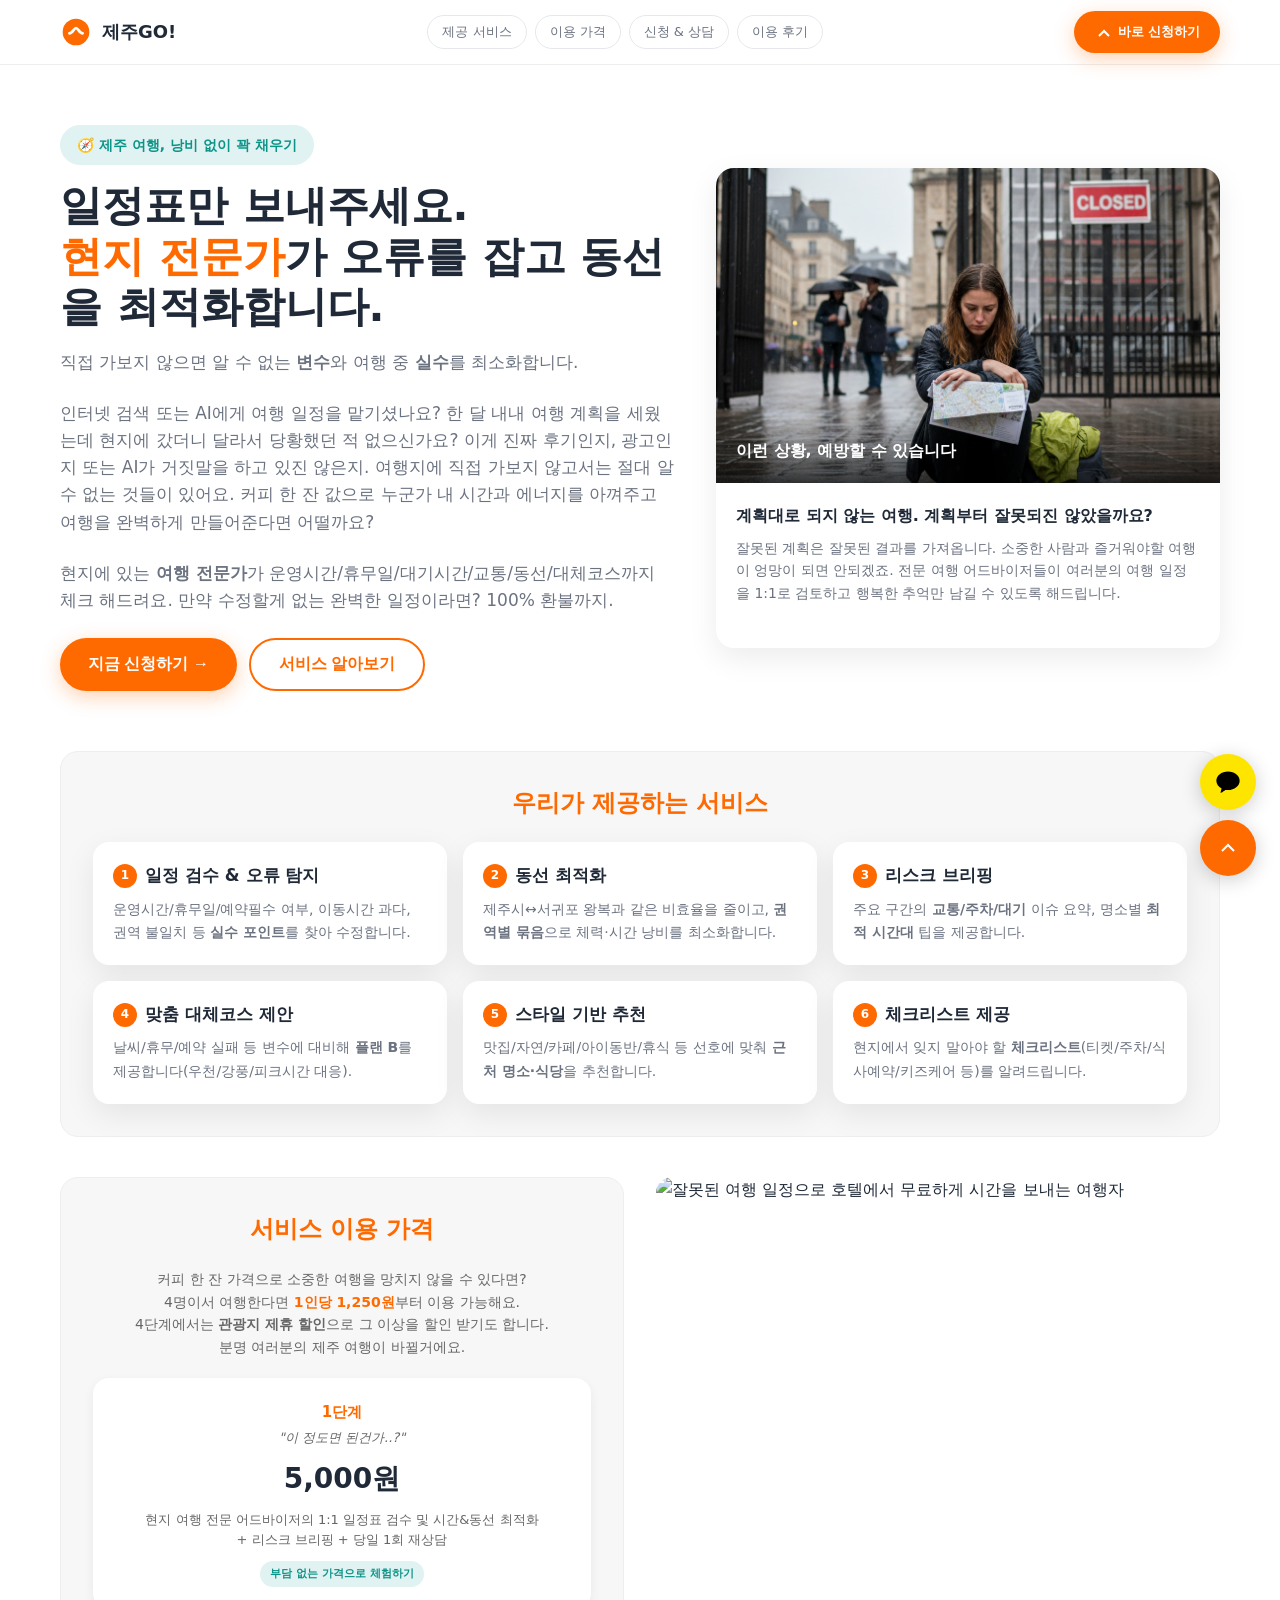
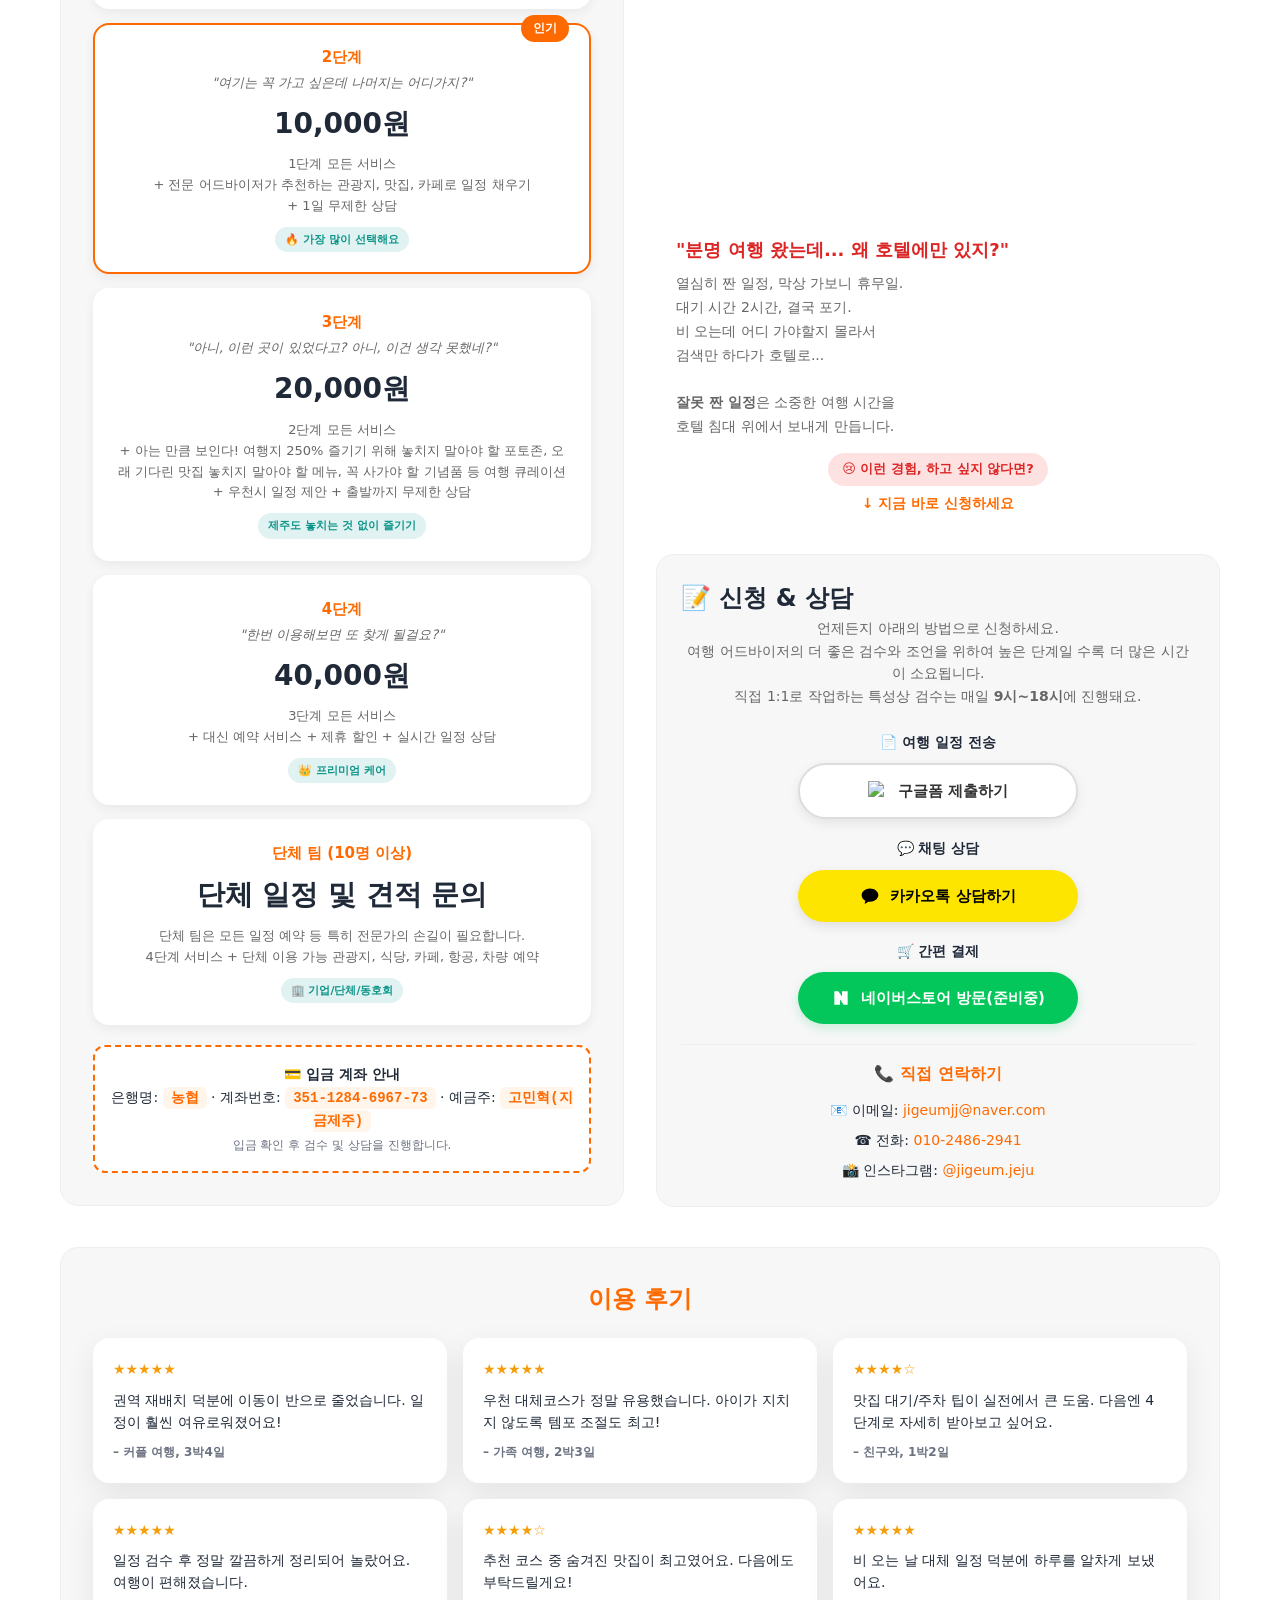
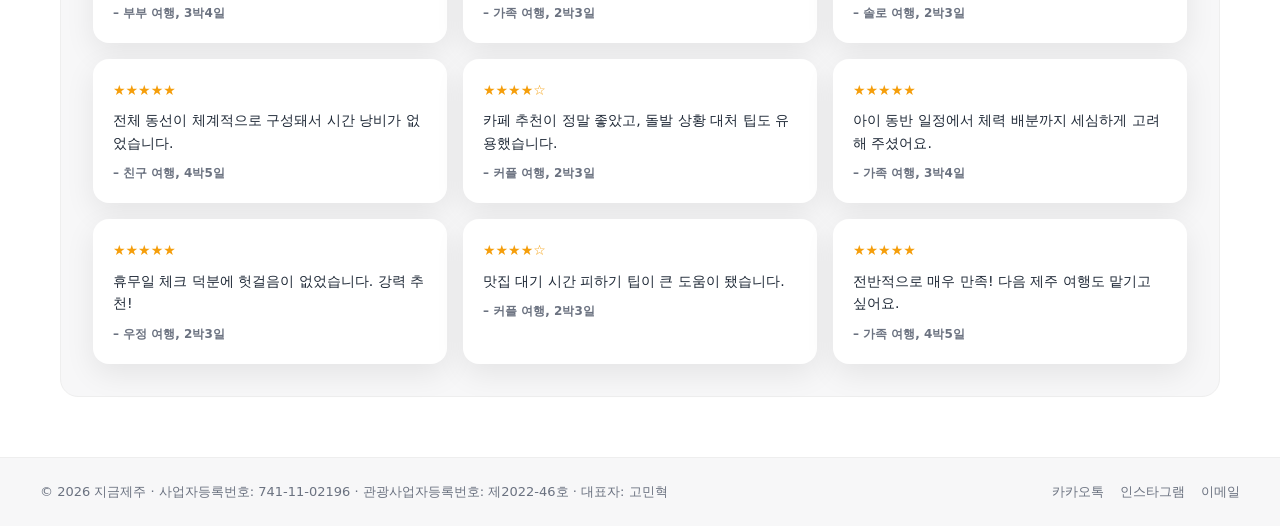
==== index.html @ d20ccccd "모바일 레이아웃 가시성 최적화 - 히어로 섹션: 긴 AI 설명 문단 모바일 숨김, 제목/텍스트 크기 축소, 패딩 감소 - 호텔 이미지 높이: 640px → 200px (모바일) -" ====
<!DOCTYPE html>
<html lang="ko">
<head>
  <meta charset="UTF-8" />
  <meta name="viewport" content="width=device-width, initial-scale=1" />
  <title>제주 일정 검수 & 맞춤 추천 | 제주GO!</title>
  <meta name="description" content="제주 일정표를 보내주시면 현지 여행 전문가가 오류를 확인하고 동선을 최적화합니다. " />
  
  <!-- Open Graph 메타태그 추가 -->
  <meta property="og:title" content="제주GO! - 제주 여행 일정 검수 & 맞춤 추천" />
  <meta property="og:description" content="현지 전문가가 여행 일정의 오류를 잡고 동선을 최적화합니다. 수정할 게 없으면 100% 환불!" />
  <meta property="og:type" content="website" />
  <meta property="og:image" content="./여행실패4.png" />
  
  <link href="https://fonts.googleapis.com/css2?family=Pretendard:wght@300;400;600;700;800&display=swap" rel="stylesheet">
  <style>
    :root{ 
      --brand:#ff6a00; 
      --brand-dark:#e55d00;
      --ink:#1f2937; 
      --muted:#6b7280; 
      --bg:#ffffff; 
      --bg-soft:#f7f7f8; 
      --card:#ffffff; 
      --radius:18px; 
      --shadow:0 10px 30px rgba(0,0,0,.08); 
      --kakao:#FEE500; 
      --naver:#03C75A; 
      --google:#FFFFFF; 
    }
    *{box-sizing:border-box;margin:0;padding:0}
    html{scroll-behavior:smooth}
    body{background:var(--bg);color:var(--ink);font-family:'Pretendard',system-ui,-apple-system,Segoe UI,Roboto,sans-serif;line-height:1.6}
    a{color:inherit;text-decoration:none;transition:all .2s}
    img{max-width:100%;display:block}
    .wrap{max-width:1200px;margin:0 auto;padding:0 20px}

    /* 헤더 */
    header{position:sticky;top:0;backdrop-filter:saturate(180%) blur(12px);background:rgba(255,255,255,.9);border-bottom:1px solid #eee;z-index:100}
    .nav{display:flex;align-items:center;justify-content:space-between;height:64px}
    .logo{display:flex;gap:10px;align-items:center;font-weight:700;font-size:18px}
    .nav-links{display:flex;gap:8px}
    .badge{font-size:13px;border:1px solid #e5e7eb;border-radius:999px;padding:6px 14px;color:var(--muted);transition:all .2s}
    .badge:hover{border-color:var(--brand);color:var(--brand)}
    .cta{display:inline-flex;align-items:center;gap:8px;background:var(--brand);color:#fff;border:none;border-radius:999px;padding:12px 20px;font-weight:700;cursor:pointer;box-shadow:0 6px 20px rgba(255,106,0,.3);transition:all .2s}
    .cta:hover{background:var(--brand-dark);transform:translateY(-2px);box-shadow:0 8px 25px rgba(255,106,0,.4)}
    .cta:focus{outline:3px solid rgba(255,106,0,.3);outline-offset:2px}

    /* 모바일 메뉴 */
    .mobile-menu-btn{display:none;background:none;border:none;cursor:pointer;padding:8px}
    .mobile-menu-btn span{display:block;width:24px;height:2px;background:var(--ink);margin:5px 0;transition:all .3s}
    
    @media(max-width:900px){
      .nav-links{display:none}
      .mobile-menu-btn{display:block}
      .nav-links.active{display:flex;position:absolute;top:64px;left:0;right:0;flex-direction:column;background:#fff;padding:20px;border-bottom:1px solid #eee;box-shadow:0 10px 30px rgba(0,0,0,.1)}
    }

    /* 히어로 */
    .hero{display:grid;grid-template-columns:1.1fr .9fr;gap:40px;align-items:center;padding:60px 0}
    .hero .title{font-size:42px;line-height:1.2;margin:0 0 16px;font-weight:800}
    .hero .lead{font-size:17px;color:var(--muted);margin:0 0 24px}
    .pill{display:inline-flex;align-items:center;gap:8px;border:1px solid #e0f2f1;border-radius:999px;padding:8px 16px;background:#e0f2f1;margin-bottom:16px;color:#0d9488;font-weight:600;font-size:14px}
    
    /* 환불 보장 배지 */
    .guarantee-badge{display:inline-flex;align-items:center;gap:8px;background:linear-gradient(135deg,#fef3c7,#fde68a);border:2px solid #f59e0b;border-radius:12px;padding:12px 18px;margin:20px 0;font-weight:700;color:#92400e}
    .guarantee-badge svg{flex-shrink:0}
    
    /* 히어로 CTA 버튼들 */
    .hero-ctas{display:flex;gap:12px;flex-wrap:wrap;margin-top:24px}
    .hero-ctas .cta{font-size:16px;padding:14px 28px}
    .hero-ctas .cta-secondary{background:#fff;color:var(--brand);border:2px solid var(--brand);box-shadow:none}
    .hero-ctas .cta-secondary:hover{background:var(--brand);color:#fff}

    .hero-card{background:var(--card);border-radius:var(--radius);box-shadow:var(--shadow);overflow:hidden}
    .hero-card .media{aspect-ratio:16/10;overflow:hidden;position:relative}
    .hero-card .media img{height:100%;width:100%;object-fit:cover}
    .hero-card .media::after{content:'이런 상황, 예방할 수 있습니다';position:absolute;bottom:0;left:0;right:0;background:linear-gradient(transparent,rgba(0,0,0,.7));color:#fff;padding:20px;font-weight:600}
    .hero-card .inner{padding:20px}
    .hero-card .inner strong{font-size:16px}
    .hero-card .inner p{margin-top:8px}

    /* 실적 배너 */
    .stats-banner{display:grid;grid-template-columns:repeat(4,1fr);gap:20px;padding:30px 0;border-top:1px solid #eee;border-bottom:1px solid #eee;margin:20px 0 40px}
    .stat{text-align:center}
    .stat .num{font-size:32px;font-weight:800;color:var(--brand)}
    .stat .label{font-size:14px;color:var(--muted);margin-top:4px}
    @media(max-width:600px){.stats-banner{grid-template-columns:repeat(2,1fr)}}

    /* 서비스 섹션 */
    .panel{background:var(--bg-soft);border:1px solid #eee;border-radius:var(--radius);padding:32px}
    #services .cards{display:grid;grid-template-columns:repeat(3,1fr);gap:16px}
    .svc{background:var(--card);border-radius:16px;box-shadow:var(--shadow);padding:20px;transition:transform .2s,box-shadow .2s}
    .svc:hover{transform:translateY(-4px);box-shadow:0 15px 40px rgba(0,0,0,.12)}
    .svc h3{margin:0 0 8px;font-size:17px;display:flex;align-items:center;gap:8px}
    .svc h3 .num{background:var(--brand);color:#fff;width:24px;height:24px;border-radius:50%;display:flex;align-items:center;justify-content:center;font-size:12px;font-weight:700}
    .svc p{margin:0;color:var(--muted);font-size:14px;line-height:1.7}

    /* 가격 + 접수 좌우 배치 */
    .pricing-contact{display:grid;grid-template-columns:1fr 1fr;gap:32px;align-items:start;margin-top:40px}
    @media(max-width:900px){.pricing-contact{grid-template-columns:1fr}}
    .panel h2{text-align:center;margin-bottom:20px;color:var(--brand);font-size:24px}
    .panel > p{text-align:center}

    /* 가격표 */
    .price{background:#fff;border-radius:16px;box-shadow:0 4px 12px rgba(0,0,0,.06);padding:20px;margin-bottom:14px;text-align:center;border:2px solid transparent;transition:all .2s}
    .price:hover{border-color:var(--brand)}
    .price.popular{border-color:var(--brand);position:relative}
    .price.popular::before{content:'인기';position:absolute;top:-10px;right:20px;background:var(--brand);color:#fff;padding:4px 12px;border-radius:999px;font-size:12px;font-weight:700}
    .price .tier{font-weight:800;font-size:15px;color:var(--brand);margin-bottom:4px}
    .price .tier-desc{font-size:13px;color:#666;font-style:italic;margin-bottom:8px}
    .price .won{font-size:28px;margin:8px 0;font-weight:800;color:var(--ink)}
    .price .won small{font-size:14px;font-weight:400;color:var(--muted)}
    .price .desc{color:#666;font-size:13px;line-height:1.6}
    .price .recommend{display:inline-block;margin-top:10px;background:#e0f2f1;color:#0d9488;padding:4px 10px;border-radius:999px;font-size:11px;font-weight:600}
    .bank{background:#fff;border:2px dashed var(--brand);border-radius:12px;padding:16px;font-size:14px;margin-top:20px;text-align:center}
    .bank code{background:#fff5eb;padding:3px 8px;border-radius:6px;color:var(--brand);font-weight:600}

    /* 우측 영역: 호텔 이미지 + 신청 */
    .right-column{display:flex;flex-direction:column;gap:20px}

    /* 호텔에 갇힌 여행자 섹션 - 컴팩트 버전 */
 .hotel-warning {
  max-height: 1200px !important;     /* 전체 카드 높이 제한 */
  overflow: hidden;
  border-radius: 16px;
}
/* 호텔 이미지 높이 적당히 축소 (가시성 최적값) */
.hotel-warning .media {
  height: 640px !important;   /* 핵심! 180도 OK, 220이 가장 예쁨 */
  overflow: hidden;
  position: relative;
}

.hotel-warning .media img {
  width: 100%;
  height: 100%;
  object-fit: cover;
  object-position: 50% 35%;   /* 얼굴 너무 크게 나오지 않게 위로 조정 */
}
}
    .hotel-warning .media img{width:100%;height:100%;object-fit:cover;object-position:center top}
    .hotel-warning .inner{padding:20px}
    .hotel-quote{font-size:18px;font-weight:800;color:#dc2626;margin-bottom:10px;line-height:1.4}
    .hotel-warning .inner p{color:#666;font-size:14px;line-height:1.7;margin:0}
    .hotel-cta{margin-top:14px;display:flex;flex-direction:column;gap:6px;align-items:center}
    .hotel-badge{display:inline-block;background:#fee2e2;color:#dc2626;padding:6px 14px;border-radius:999px;font-weight:700;font-size:13px}
    .hotel-arrow{color:var(--brand);font-weight:700;font-size:14px;animation:bounce 1s infinite}
    @keyframes bounce{0%,100%{transform:translateY(0)}50%{transform:translateY(4px)}}

    /* 접수 & 상담 버튼 */
    .contact-panel{background:var(--bg-soft);border:1px solid #eee;border-radius:var(--radius);padding:24px}
    .btns{display:flex;flex-direction:column;gap:10px;align-items:center;margin:16px 0}
    .btns-label{font-weight:700;color:var(--ink);font-size:14px;margin-top:8px}
    .btns a{display:inline-flex;align-items:center;justify-content:center;gap:10px;padding:14px 24px;border-radius:999px;font-weight:700;width:100%;max-width:280px;text-align:center;transition:all .2s ease;font-size:15px}
    .btns a:hover{transform:translateY(-2px)}
    .btns a:focus{outline:3px solid rgba(0,0,0,.1);outline-offset:2px}
    .google-btn{background:#fff;color:#333;border:2px solid #ddd;box-shadow:0 4px 12px rgba(0,0,0,.08)}
    .google-btn:hover{border-color:#4285f4;box-shadow:0 6px 20px rgba(66,133,244,.2)}
    .google-btn img{width:20px;height:20px}
    .kakao-btn{background:var(--kakao);color:#000;box-shadow:0 4px 12px rgba(0,0,0,.1)}
    .kakao-btn:hover{box-shadow:0 6px 20px rgba(254,229,0,.5)}
    .naver-btn{background:var(--naver);color:#fff;box-shadow:0 4px 12px rgba(3,199,90,.2)}
    .naver-btn:hover{box-shadow:0 6px 20px rgba(3,199,90,.4)}

    /* 연락처 */
    .direct-contact{margin-top:20px;padding-top:16px;border-top:1px solid #eee}
    .direct-contact h3{font-size:16px;margin-bottom:12px;text-align:center;color:var(--brand)}
    .contact-list{display:flex;flex-direction:column;gap:8px;font-size:14px;text-align:center}
    .contact-list a{color:var(--brand)}
    .contact-list a:hover{text-decoration:underline}

    /* 이용 후기 */
    #reviews{margin-top:40px}
    #reviews .cards{display:grid;grid-template-columns:repeat(3,1fr);gap:16px}
    .rv{background:var(--card);border-radius:16px;box-shadow:var(--shadow);padding:20px;transition:transform .2s}
    .rv:hover{transform:translateY(-2px)}
    .stars{color:#f59e0b;font-size:14px;margin-bottom:8px}
    .rv p{font-size:14px;line-height:1.6;margin-bottom:10px}
    .rv .meta{color:var(--muted);font-size:12px;font-weight:600}

    /* 푸터 */
    footer{margin-top:60px;background:var(--bg-soft);border-top:1px solid #eee}
    .foot{display:flex;align-items:center;justify-content:space-between;padding:24px 0;color:var(--muted);font-size:13px;flex-wrap:wrap;gap:16px}
    .foot-links{display:flex;gap:16px}
    .foot-links a:hover{color:var(--brand)}

    /* 플로팅 CTA */
    .floating-cta{position:fixed;bottom:24px;right:24px;z-index:99;display:flex;flex-direction:column;gap:10px}
    .floating-cta a{width:56px;height:56px;border-radius:50%;display:flex;align-items:center;justify-content:center;box-shadow:0 4px 20px rgba(0,0,0,.2);transition:transform .2s}
    .floating-cta a:hover{transform:scale(1.1)}
    .floating-cta .kakao{background:var(--kakao)}
    .floating-cta .top{background:var(--brand);color:#fff}

    @media(max-width:1100px){#services .cards,#reviews .cards{grid-template-columns:1fr 1fr}}
    @media(max-width:740px){
      /* 히어로 */
      .hero{grid-template-columns:1fr;text-align:center;padding:28px 0 20px}
      .hero .title{font-size:24px;margin-bottom:12px}
      .hero .lead{font-size:13px;margin-bottom:8px}
      .hero-long{display:none}
      .hero-ctas{justify-content:center;gap:8px;margin-top:16px}
      .hero-ctas .cta{font-size:14px;padding:11px 20px}
      .pill{justify-content:center}
      .guarantee-badge{justify-content:center;padding:10px 14px;font-size:13px}

      /* 실적 배너 */
      .stats-banner{grid-template-columns:repeat(2,1fr);gap:10px;padding:18px 0;margin:10px 0 20px}
      .stat .num{font-size:22px}
      .stat .label{font-size:12px}

      /* 서비스 */
      #services .cards{grid-template-columns:1fr;gap:10px}
      .svc{padding:14px}
      .svc h3{font-size:15px}
      .panel{padding:18px 14px}
      .panel h2{font-size:19px;margin-bottom:14px}

      /* 가격표 */
      .pricing-contact{gap:16px;margin-top:20px}
      .price{padding:14px;margin-bottom:10px}
      .price .won{font-size:22px}
      .price .tier{font-size:14px}
      .price .desc{font-size:12px}
      .bank{padding:12px;font-size:13px}

      /* 호텔 이미지 */
      .hotel-warning .media{height:200px !important}

      /* 후기 - 2열로 단축 */
      #reviews .cards{grid-template-columns:repeat(2,1fr);gap:10px}
      .rv{padding:12px}
      .rv p{font-size:12px;line-height:1.5;margin-bottom:6px}
      .rv .meta{font-size:11px}
      #reviews{margin-top:20px}

      /* 푸터 */
      footer{margin-top:36px}
      .foot{flex-direction:column;align-items:flex-start;padding:14px 0;gap:8px}

      /* 플로팅 버튼 */
      .floating-cta{bottom:14px;right:14px;gap:8px}
      .floating-cta a{width:48px;height:48px}
    }
  </style>
</head>
<body>
  <!-- 헤더 -->
  <header>
    <div class="wrap nav">
      <div class="logo">
        <svg width="32" height="32" viewBox="0 0 24 24" fill="none"><circle cx="12" cy="12" r="10" fill="var(--brand)"/><path d="M7 13c2.5 0 3.5-4 5-4s2.5 4 5 4" stroke="white" stroke-width="2" stroke-linecap="round"/></svg>
        제주GO!
      </div>
      <nav class="nav-links" id="navLinks">
        <a href="#services" class="badge">제공 서비스</a>
        <a href="#pricing" class="badge">이용 가격</a>
        <a href="#contact" class="badge">신청 & 상담</a>
        <a href="#reviews" class="badge">이용 후기</a>
      </nav>
      <button class="cta" onclick="document.getElementById('pricing').scrollIntoView({behavior:'smooth'})">
        <svg width="16" height="16" fill="none" stroke="currentColor" stroke-width="2"><path d="M5 12l5-5 5 5"/></svg>
        바로 신청하기
      </button>
      <button class="mobile-menu-btn" onclick="document.getElementById('navLinks').classList.toggle('active')" aria-label="메뉴 열기">
        <span></span><span></span><span></span>
      </button>
    </div>
  </header>

  <main class="wrap">
    <!-- 히어로 -->
    <section class="hero">
      <div>
        <span class="pill">🧭 제주 여행, 낭비 없이 꽉 채우기</span>
        <h1 class="title">일정표만 보내주세요.<br><span style="color:var(--brand)">현지 전문가</span>가 오류를 잡고 동선을 최적화합니다.</h1>
        <p class="lead">직접 가보지 않으면 알 수 없는 <b>변수</b>와 여행 중 <b>실수</b>를 최소화합니다.</p>
        <p class="lead hero-long">인터넷 검색 또는 AI에게 여행 일정을 맡기셨나요? 한 달 내내 여행 계획을 세웠는데 현지에 갔더니 달라서 당황했던 적 없으신가요? 이게 진짜 후기인지, 광고인지 또는 AI가 거짓말을 하고 있진 않은지.  여행지에 직접 가보지 않고서는 절대 알 수 없는 것들이 있어요. 커피 한 잔 값으로 누군가 내 시간과 에너지를 아껴주고 여행을 완벽하게 만들어준다면 어떨까요?</p>
        <p class="lead">현지에 있는 <b>여행 전문가</b>가 운영시간/휴무일/대기시간/교통/동선/대체코스까지 체크 해드려요. 만약 수정할게 없는 완벽한 일정이라면? 100% 환불까지.</p>
        
     
        
        <div class="hero-ctas">
          <button class="cta" onclick="document.getElementById('contact').scrollIntoView({behavior:'smooth'})">
            지금 신청하기 →
          </button>
          <button class="cta cta-secondary" onclick="document.getElementById('services').scrollIntoView({behavior:'smooth'})">
            서비스 알아보기
          </button>
        </div>
      </div>
      <div class="hero-card">
        <div class="media">
          <img src="./여행실패4.png" alt="비 오는 날 닫힌 관광지 앞에서 지도를 들고 낙담한 여행자 - 준비 없는 여행의 위험성을 보여주는 이미지" />
        </div>
        <div class="inner">
          <strong>계획대로 되지 않는 여행. 계획부터 잘못되진 않았을까요?</strong>
          <p class="lead" style="font-size:14px;margin-top:8px">잘못된 계획은 잘못된 결과를 가져옵니다. 소중한 사람과 즐거워야할 여행이 엉망이 되면 안되겠죠. 전문 여행 어드바이저들이 여러분의 여행 일정을 1:1로 검토하고 행복한 추억만 남길 수 있도록 해드립니다.</p>
        </div>
      </div>
    </section>

    

    <!-- 제공 서비스 -->
    <section id="services" class="panel" aria-label="제공 서비스">
      <h2>우리가 제공하는 서비스</h2>
      <div class="cards">
        <div class="svc">
          <h3><span class="num">1</span>일정 검수 & 오류 탐지</h3>
          <p>운영시간/휴무일/예약필수 여부, 이동시간 과다, 권역 불일치 등 <b>실수 포인트</b>를 찾아 수정합니다.</p>
        </div>
        <div class="svc">
          <h3><span class="num">2</span>동선 최적화</h3>
          <p>제주시↔서귀포 왕복과 같은 비효율을 줄이고, <b>권역별 묶음</b>으로 체력·시간 낭비를 최소화합니다.</p>
        </div>
        <div class="svc">
          <h3><span class="num">3</span>리스크 브리핑</h3>
          <p>주요 구간의 <b>교통/주차/대기</b> 이슈 요약, 명소별 <b>최적 시간대</b> 팁을 제공합니다.</p>
        </div>
        <div class="svc">
          <h3><span class="num">4</span>맞춤 대체코스 제안</h3>
          <p>날씨/휴무/예약 실패 등 변수에 대비해 <b>플랜 B</b>를 제공합니다(우천/강풍/피크시간 대응).</p>
        </div>
        <div class="svc">
          <h3><span class="num">5</span>스타일 기반 추천</h3>
          <p>맛집/자연/카페/아이동반/휴식 등 선호에 맞춰 <b>근처 명소·식당</b>을 추천합니다.</p>
        </div>
        <div class="svc">
          <h3><span class="num">6</span>체크리스트 제공</h3>
          <p>현지에서 잊지 말아야 할 <b>체크리스트</b>(티켓/주차/식사예약/키즈케어 등)를 알려드립니다.</p>
        </div>
      </div>
    </section>

    <!-- 이용 가격 + (호텔 이미지 + 신청 & 상담) -->
    <section class="pricing-contact">
      <!-- 가격표 -->
      <div id="pricing" class="panel">
        <h2>서비스 이용 가격</h2>
        <p style="color:#666;font-size:14px;margin-bottom:20px">
          커피 한 잔 가격으로 소중한 여행을 망치지 않을 수 있다면?<br>
          4명이서 여행한다면 <b style="color:var(--brand)">1인당 1,250원</b>부터 이용 가능해요.<br>
          4단계에서는 <b>관광지 제휴 할인</b>으로 그 이상을 할인 받기도 합니다.<br>
          분명 여러분의 제주 여행이 바뀔거에요.
        </p>
        
        <div class="price">
          <div class="tier">1단계</div>
          <div class="tier-desc">"이 정도면 된건가..?"</div>
          <div class="won">5,000원</div>
          <div class="desc">현지 여행 전문 어드바이저의 1:1 일정표 검수 및 시간&동선 최적화<br>+ 리스크 브리핑 + 당일 1회 재상담</div>
          <div class="recommend">부담 없는 가격으로 체험하기</div>
        </div>
        
        <div class="price popular">
          <div class="tier">2단계</div>
          <div class="tier-desc">"여기는 꼭 가고 싶은데 나머지는 어디가지?"</div>
          <div class="won">10,000원</div>
          <div class="desc">1단계 모든 서비스<br>+ 전문 어드바이저가 추천하는 관광지, 맛집, 카페로 일정 채우기<br>+ 1일 무제한 상담</div>
          <div class="recommend">🔥 가장 많이 선택해요</div>
        </div>
        
        <div class="price">
          <div class="tier">3단계</div>
          <div class="tier-desc">"아니, 이런 곳이 있었다고? 아니, 이건 생각 못했네?"</div>
          <div class="won">20,000원</div>
          <div class="desc">2단계 모든 서비스<br>+ 아는 만큼 보인다! 여행지 250% 즐기기 위해 놓치지 말아야 할 포토존, 오래 기다린 맛집 놓치지 말아야 할 메뉴, 꼭 사가야 할 기념품 등 여행 큐레이션<br>+ 우천시 일정 제안 + 출발까지 무제한 상담</div>
          <div class="recommend">제주도 놓치는 것 없이 즐기기</div>
        </div>
        
        <div class="price">
          <div class="tier">4단계</div>
          <div class="tier-desc">"한번 이용해보면 또 찾게 될걸요?"</div>
          <div class="won">40,000원</div>
          <div class="desc">3단계 모든 서비스<br>+ 대신 예약 서비스 + 제휴 할인 + 실시간 일정 상담</div>
          <div class="recommend">👑 프리미엄 케어</div>
        </div>
        
        <div class="price">
          <div class="tier">단체 팀 (10명 이상)</div>
          <div class="won">단체 일정 및 견적 문의</div>
          <div class="desc">단체 팀은 모든 일정 예약 등 특히 전문가의 손길이 필요합니다.<br>4단계 서비스 + 단체 이용 가능 관광지, 식당, 카페, 항공, 차량 예약</div>
          <div class="recommend">🏢 기업/단체/동호회</div>
        </div>
        
        <div class="bank">
          <strong>💳 입금 계좌 안내</strong><br/>
          은행명: <code>농협</code> · 계좌번호: <code>351-1284-6967-73</code> · 예금주: <code>고민혁(지금제주)</code><br/>
          <span style="font-size:12px;color:var(--muted)">입금 확인 후 검수 및 상담을 진행합니다.</span>
        </div>
      </div>

      <!-- 우측: 호텔 이미지 + 신청 & 상담 -->
      <div class="right-column">
        <!-- 호텔에 갇힌 여행자 이미지 -->
        <div class="hotel-warning">
          <div class="media">
            <img src="./호텔에 갇혔다1.png" alt="잘못된 여행 일정으로 호텔에서 무료하게 시간을 보내는 여행자" />
          </div>
          <div class="inner">
            <div class="hotel-quote">"분명 여행 왔는데... 왜 호텔에만 있지?"</div>
            <p>열심히 짠 일정, 막상 가보니 휴무일.<br>
            대기 시간 2시간, 결국 포기.<br>
            비 오는데 어디 가야할지 몰라서<br>검색만 하다가 호텔로...<br><br>
            <b>잘못 짠 일정</b>은 소중한 여행 시간을<br>호텔 침대 위에서 보내게 만듭니다.</p>
            <div class="hotel-cta">
              <span class="hotel-badge">😢 이런 경험, 하고 싶지 않다면?</span>
              <span class="hotel-arrow">↓ 지금 바로 신청하세요</span>
            </div>
          </div>
        </div>

        <!-- 신청 & 상담 -->
        <div id="contact" class="contact-panel">
          <h2>📝 신청 & 상담</h2>
          <p style="font-size:14px;color:#666;text-align:center;margin-bottom:16px">
            언제든지 아래의 방법으로 신청하세요.<br>
            여행 어드바이저의 더 좋은 검수와 조언을 위하여 높은 단계일 수록 더 많은 시간이 소요됩니다.<br>
            직접 1:1로 작업하는 특성상 검수는 매일 <b>9시~18시</b>에 진행돼요.
          </p>
          
          <div class="btns">
            <span class="btns-label">📄 여행 일정 전송</span>
            <a class="google-btn" href="https://docs.google.com/forms/d/e/1FAIpQLSd7bzuNiwfh66IoqnZJIyf5vFWr2ittt6CfjTmUsmmszheSPw/viewform?usp=dialog" target="_blank" rel="noopener">
              <img src="https://www.gstatic.com/images/branding/product/1x/googleg_48dp.png" alt="Google"/> 
              구글폼 제출하기
            </a>
            
            <span class="btns-label">💬 채팅 상담</span>
            <a class="kakao-btn" href="http://pf.kakao.com/_Kkttn" target="_blank" rel="noopener">
              <svg viewBox="0 0 24 24" width="20" height="20"><path d="M12 3C6.5 3 2 6.58 2 11c0 2.77 1.8 5.2 4.5 6.6-.14.52-.9 3.27-.93 3.48 0 0-.02.16.08.22.1.06.22.02.22.02.29-.04 3.37-2.2 3.9-2.57.72.1 1.48.15 2.23.15 5.5 0 10-3.58 10-8S17.5 3 12 3z" fill="#000"/></svg>
              카카오톡 상담하기
            </a>
            
            <span class="btns-label">🛒 간편 결제</span>
            <a class="naver-btn" href="https://smartstore.naver.com/your-store" target="_blank" rel="noopener">
              <svg viewBox="0 0 24 24" width="20" height="20"><path d="M4 4h4.8l4.4 6.3V4H20v16h-4.8l-4.4-6.3V20H4V4z" fill="white"/></svg>
              네이버스토어 방문(준비중)
            </a>
          </div>
          
          <div class="direct-contact">
            <h3>📞 직접 연락하기</h3>
            <div class="contact-list">
              <div>📧 이메일: <a href="mailto:jeju@naver.com">jigeumjj@naver.com</a></div>
              <div>☎️ 전화: <a href="tel:010-2486-2941">010-2486-2941</a></div>
              <div>📸 인스타그램: <a href="https://instagram.com/jeju.jigeum" target="_blank" rel="noopener">@jigeum.jeju</a></div>
            </div>
          </div>
        </div>
      </div>
    </section>

    <!-- 이용 후기 -->
    <section id="reviews" class="panel" aria-label="이용 후기">
      <h2>이용 후기</h2>
      <div class="cards">
        <div class="rv">
          <div class="stars">★★★★★</div>
          <p>권역 재배치 덕분에 이동이 반으로 줄었습니다. 일정이 훨씬 여유로워졌어요!</p>
          <div class="meta">– 커플 여행, 3박4일</div>
        </div>
        <div class="rv">
          <div class="stars">★★★★★</div>
          <p>우천 대체코스가 정말 유용했습니다. 아이가 지치지 않도록 템포 조절도 최고!</p>
          <div class="meta">– 가족 여행, 2박3일</div>
        </div>
        <div class="rv">
          <div class="stars">★★★★☆</div>
          <p>맛집 대기/주차 팁이 실전에서 큰 도움. 다음엔 4단계로 자세히 받아보고 싶어요.</p>
          <div class="meta">– 친구와, 1박2일</div>
        </div>
        <div class="rv">
          <div class="stars">★★★★★</div>
          <p>일정 검수 후 정말 깔끔하게 정리되어 놀랐어요. 여행이 편해졌습니다.</p>
          <div class="meta">– 부부 여행, 3박4일</div>
        </div>
        <div class="rv">
          <div class="stars">★★★★☆</div>
          <p>추천 코스 중 숨겨진 맛집이 최고였어요. 다음에도 부탁드릴게요!</p>
          <div class="meta">– 가족 여행, 2박3일</div>
        </div>
        <div class="rv">
          <div class="stars">★★★★★</div>
          <p>비 오는 날 대체 일정 덕분에 하루를 알차게 보냈어요.</p>
          <div class="meta">– 솔로 여행, 2박3일</div>
        </div>
        <div class="rv">
          <div class="stars">★★★★★</div>
          <p>전체 동선이 체계적으로 구성돼서 시간 낭비가 없었습니다.</p>
          <div class="meta">– 친구 여행, 4박5일</div>
        </div>
        <div class="rv">
          <div class="stars">★★★★☆</div>
          <p>카페 추천이 정말 좋았고, 돌발 상황 대처 팁도 유용했습니다.</p>
          <div class="meta">– 커플 여행, 2박3일</div>
        </div>
        <div class="rv">
          <div class="stars">★★★★★</div>
          <p>아이 동반 일정에서 체력 배분까지 세심하게 고려해 주셨어요.</p>
          <div class="meta">– 가족 여행, 3박4일</div>
        </div>
        <div class="rv">
          <div class="stars">★★★★★</div>
          <p>휴무일 체크 덕분에 헛걸음이 없었습니다. 강력 추천!</p>
          <div class="meta">– 우정 여행, 2박3일</div>
        </div>
        <div class="rv">
          <div class="stars">★★★★☆</div>
          <p>맛집 대기 시간 피하기 팁이 큰 도움이 됐습니다.</p>
          <div class="meta">– 커플 여행, 2박3일</div>
        </div>
        <div class="rv">
          <div class="stars">★★★★★</div>
          <p>전반적으로 매우 만족! 다음 제주 여행도 맡기고 싶어요.</p>
          <div class="meta">– 가족 여행, 4박5일</div>
        </div>
      </div>
    </section>
  </main>

  <!-- 플로팅 버튼 -->
  <div class="floating-cta">
    <a href="http://pf.kakao.com/_Kkttn" class="kakao" target="_blank" rel="noopener" aria-label="카카오톡 상담">
      <svg viewBox="0 0 24 24" width="28" height="28"><path d="M12 3C6.5 3 2 6.58 2 11c0 2.77 1.8 5.2 4.5 6.6-.14.52-.9 3.27-.93 3.48 0 0-.02.16.08.22.1.06.22.02.22.02.29-.04 3.37-2.2 3.9-2.57.72.1 1.48.15 2.23.15 5.5 0 10-3.58 10-8S17.5 3 12 3z" fill="#000"/></svg>
    </a>
    <a href="#" class="top" onclick="window.scrollTo({top:0,behavior:'smooth'});return false;" aria-label="맨 위로">
      <svg width="24" height="24" fill="none" stroke="currentColor" stroke-width="2"><path d="M18 15l-6-6-6 6"/></svg>
    </a>
  </div>

  <!-- 푸터 -->
  <footer>
    <div class="wrap foot">
      <div>© <span id="yr"></span> 지금제주 · 사업자등록번호: 741-11-02196 · 관광사업자등록번호: 제2022-46호 · 대표자: 고민혁</div>
      <div class="foot-links">
        <a href="http://pf.kakao.com/_Kkttn" target="_blank" rel="noopener">카카오톡</a>
        <a href="https://instagram.com/jeju.jigeum" target="_blank" rel="noopener">인스타그램</a>
        <a href="mailto:jeju@naver.com">이메일</a>
      </div>
    </div>
  </footer>

  <script>
    document.getElementById('yr').textContent = new Date().getFullYear();
  </script>
</body>
</html>
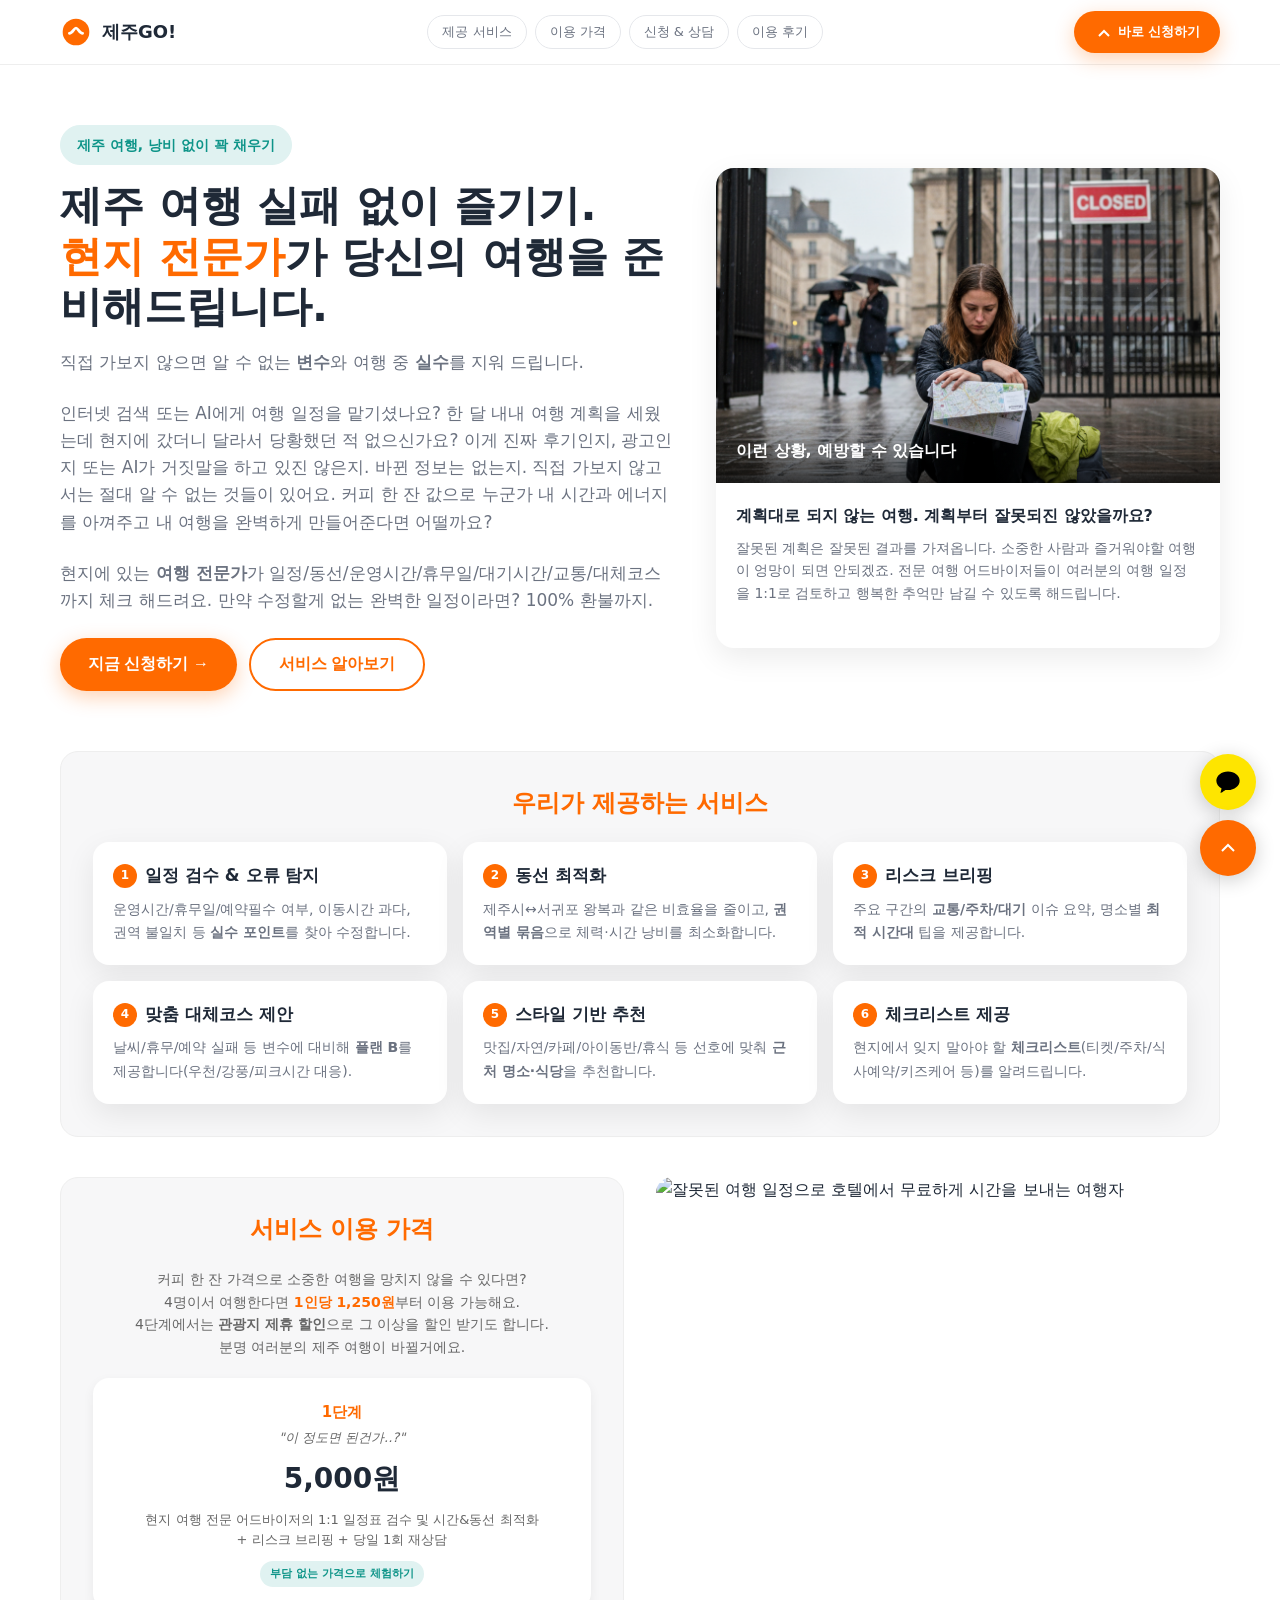
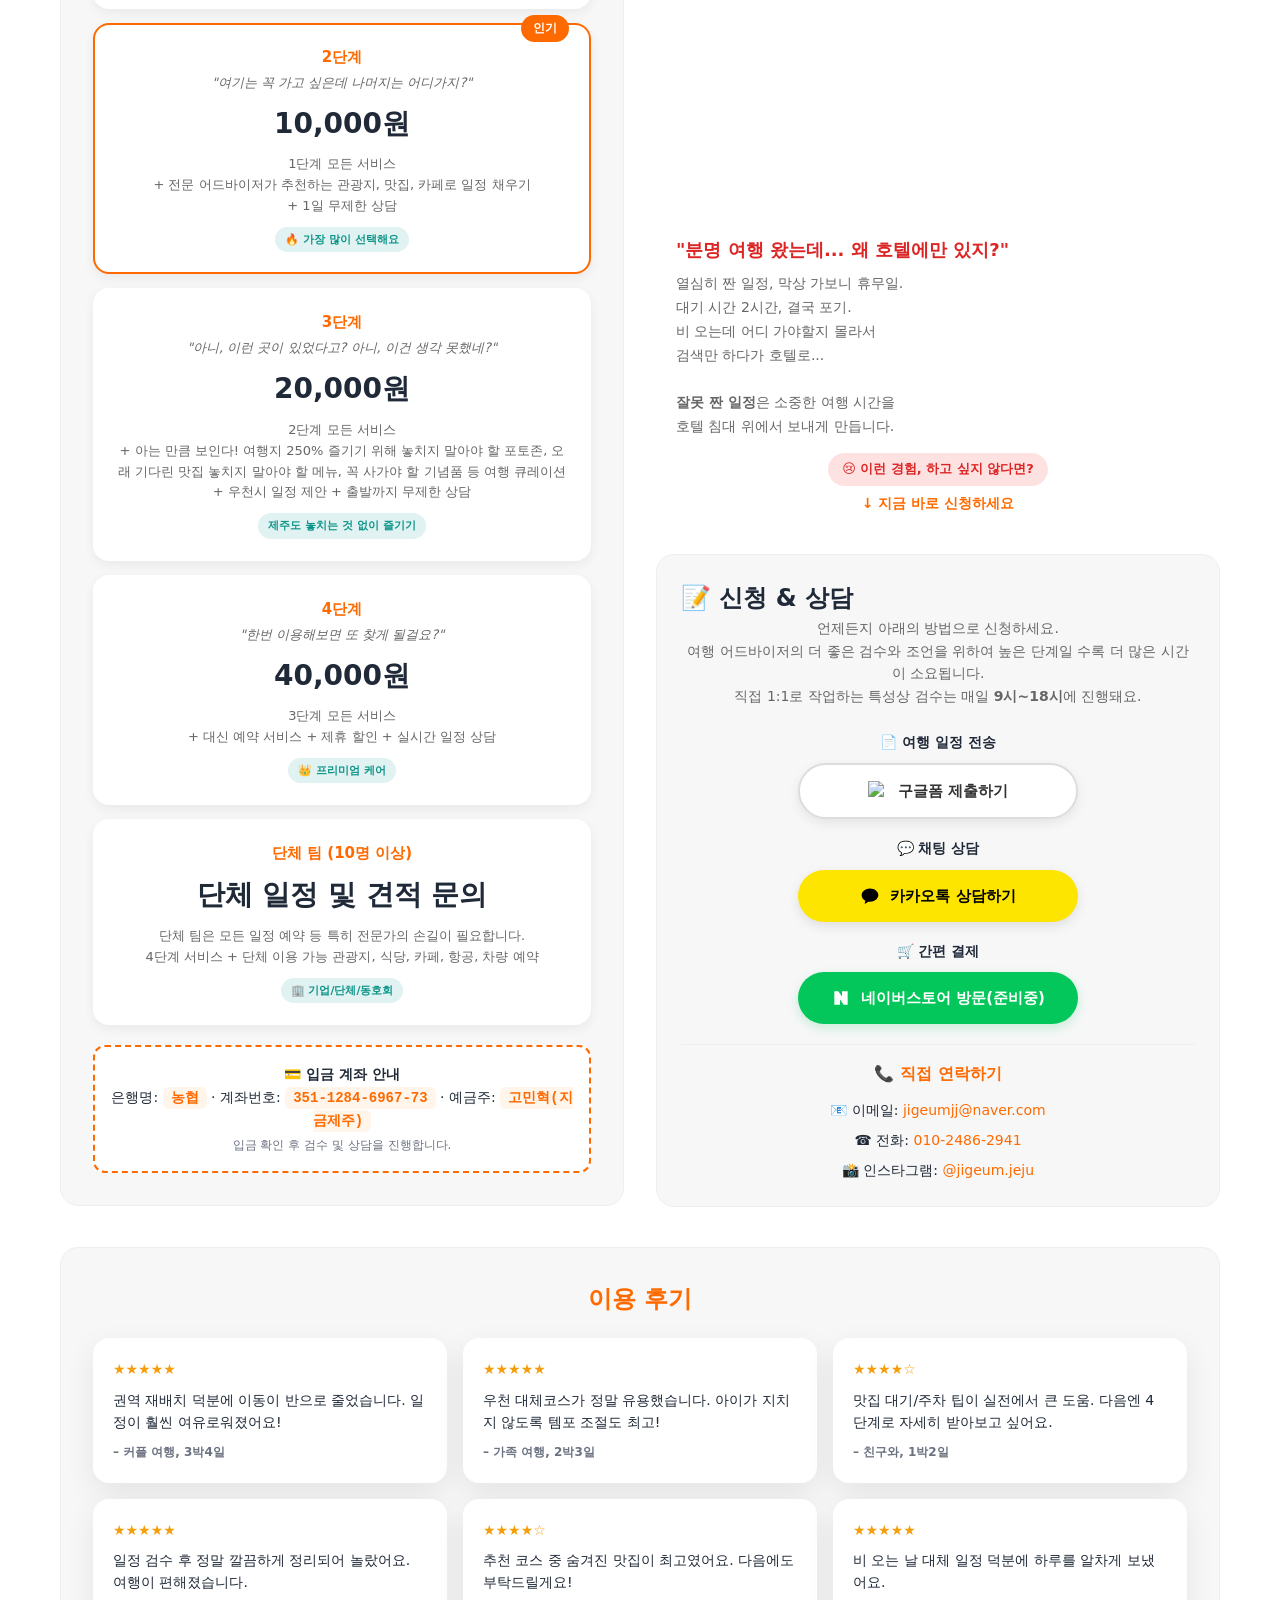
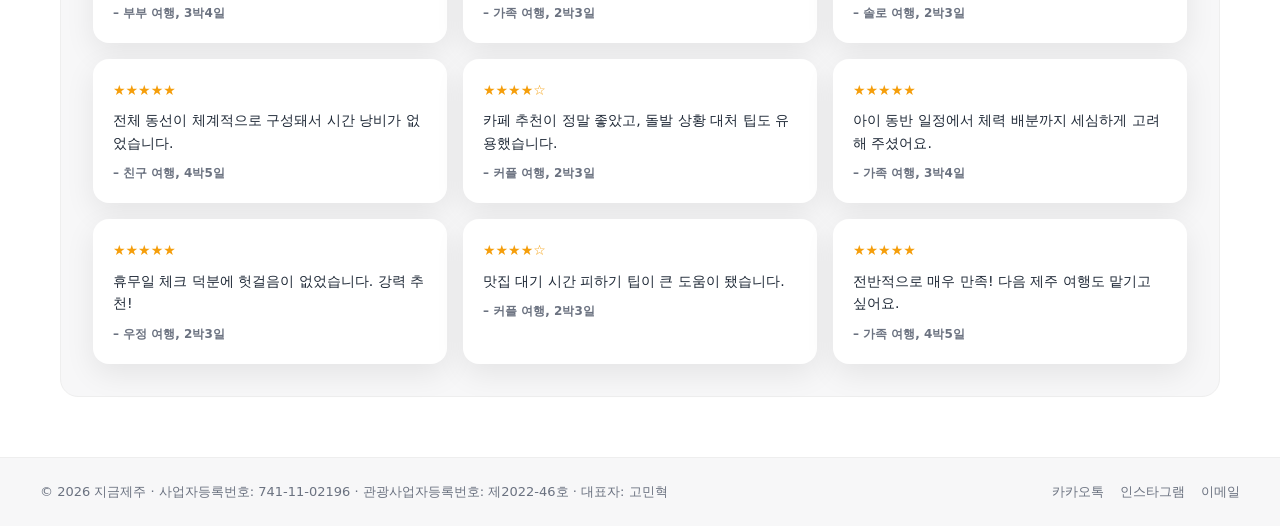
==== commit 70e90394: "Update index.html" ====
--- a/index.html
+++ b/index.html
@@ -198,7 +198,6 @@
       .hero{grid-template-columns:1fr;text-align:center;padding:28px 0 20px}
       .hero .title{font-size:24px;margin-bottom:12px}
       .hero .lead{font-size:13px;margin-bottom:8px}
-      .hero-long{display:none}
       .hero-ctas{justify-content:center;gap:8px;margin-top:16px}
       .hero-ctas .cta{font-size:14px;padding:11px 20px}
       .pill{justify-content:center}
@@ -272,11 +271,11 @@
     <!-- 히어로 -->
     <section class="hero">
       <div>
-        <span class="pill">🧭 제주 여행, 낭비 없이 꽉 채우기</span>
-        <h1 class="title">일정표만 보내주세요.<br><span style="color:var(--brand)">현지 전문가</span>가 오류를 잡고 동선을 최적화합니다.</h1>
-        <p class="lead">직접 가보지 않으면 알 수 없는 <b>변수</b>와 여행 중 <b>실수</b>를 최소화합니다.</p>
-        <p class="lead hero-long">인터넷 검색 또는 AI에게 여행 일정을 맡기셨나요? 한 달 내내 여행 계획을 세웠는데 현지에 갔더니 달라서 당황했던 적 없으신가요? 이게 진짜 후기인지, 광고인지 또는 AI가 거짓말을 하고 있진 않은지.  여행지에 직접 가보지 않고서는 절대 알 수 없는 것들이 있어요. 커피 한 잔 값으로 누군가 내 시간과 에너지를 아껴주고 여행을 완벽하게 만들어준다면 어떨까요?</p>
-        <p class="lead">현지에 있는 <b>여행 전문가</b>가 운영시간/휴무일/대기시간/교통/동선/대체코스까지 체크 해드려요. 만약 수정할게 없는 완벽한 일정이라면? 100% 환불까지.</p>
+        <span class="pill">제주 여행, 낭비 없이 꽉 채우기</span>
+        <h1 class="title">제주 여행 실패 없이 즐기기.<br><span style="color:var(--brand)">현지 전문가</span>가 당신의 여행을 준비해드립니다.</h1>
+        <p class="lead">직접 가보지 않으면 알 수 없는 <b>변수</b>와 여행 중 <b>실수</b>를 지워 드립니다.</p>
+        <p class="lead hero-long">인터넷 검색 또는 AI에게 여행 일정을 맡기셨나요? 한 달 내내 여행 계획을 세웠는데 현지에 갔더니 달라서 당황했던 적 없으신가요? 이게 진짜 후기인지, 광고인지 또는 AI가 거짓말을 하고 있진 않은지. 바뀐 정보는 없는지. 직접 가보지 않고서는 절대 알 수 없는 것들이 있어요. 커피 한 잔 값으로 누군가 내 시간과 에너지를 아껴주고 내 여행을 완벽하게 만들어준다면 어떨까요?</p>
+        <p class="lead">현지에 있는 <b>여행 전문가</b>가 일정/동선/운영시간/휴무일/대기시간/교통/대체코스까지 체크 해드려요. 만약 수정할게 없는 완벽한 일정이라면? 100% 환불까지.</p>
         
      
         
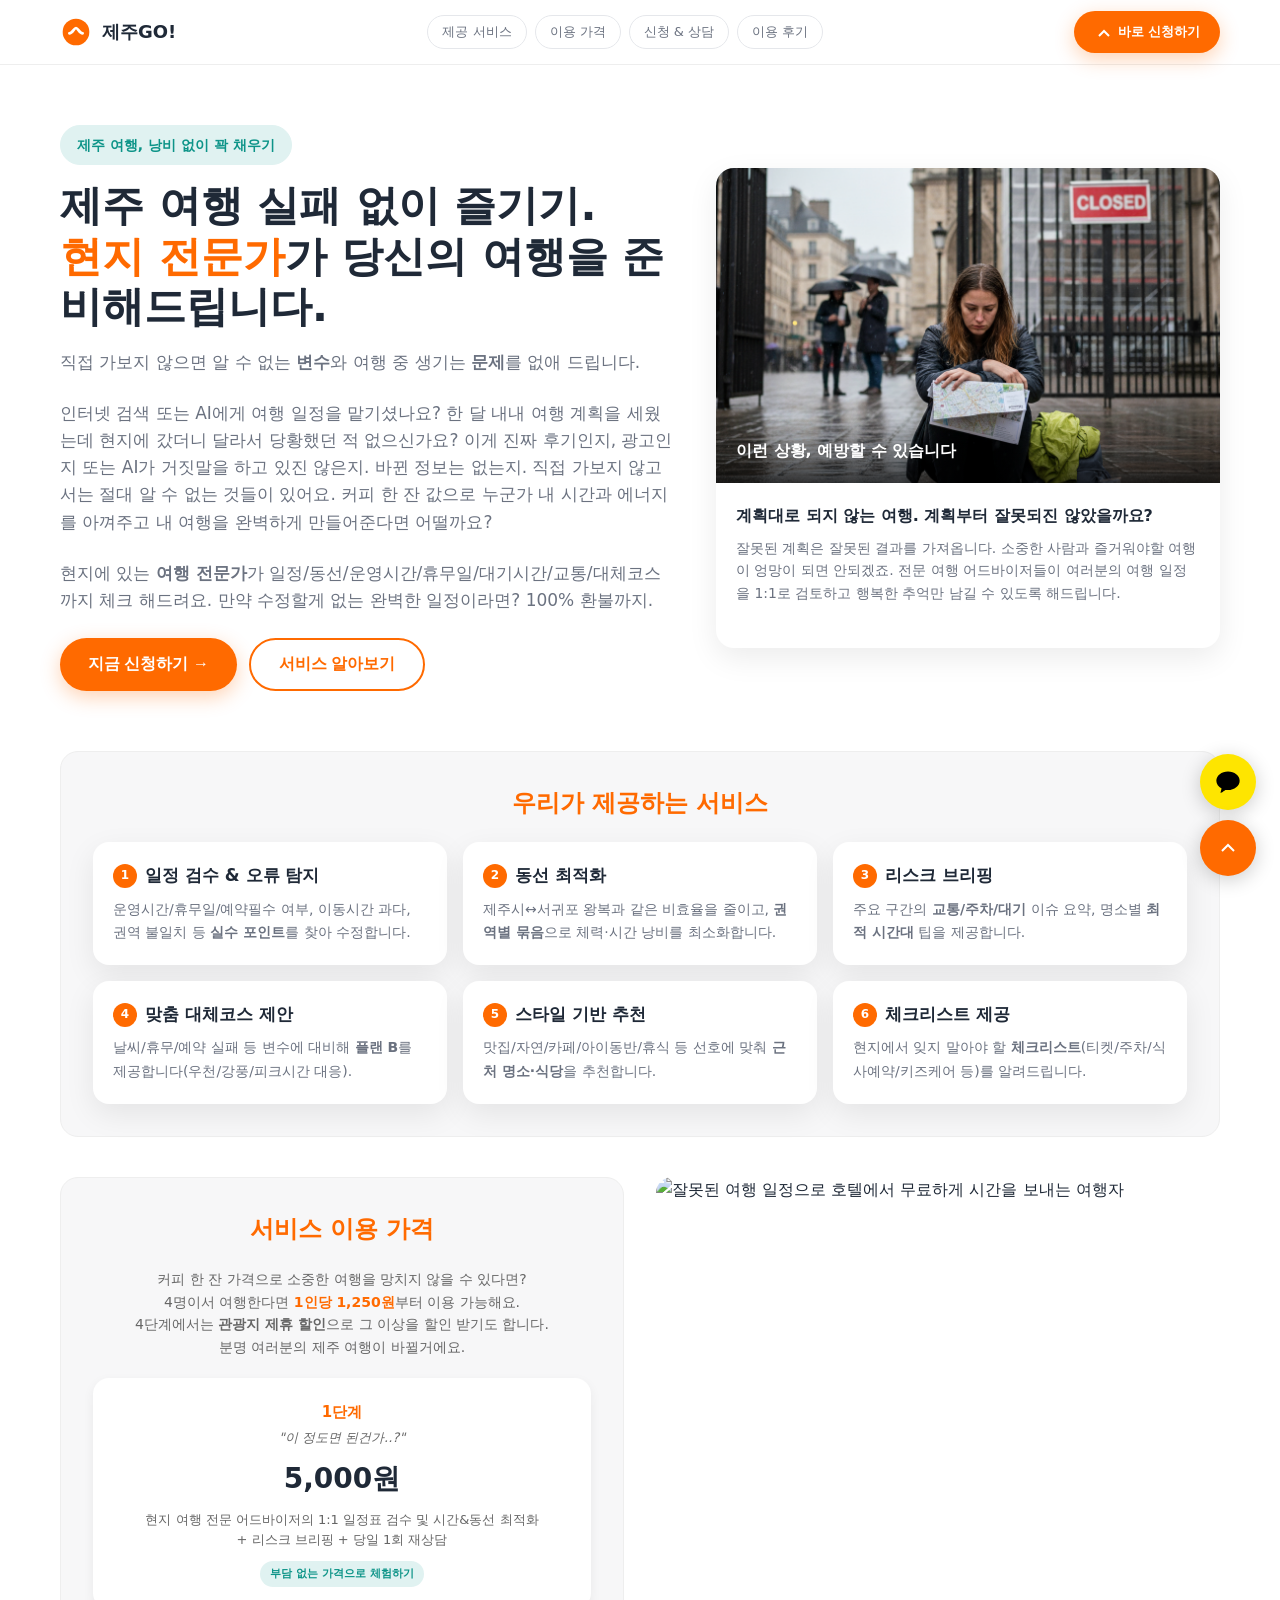
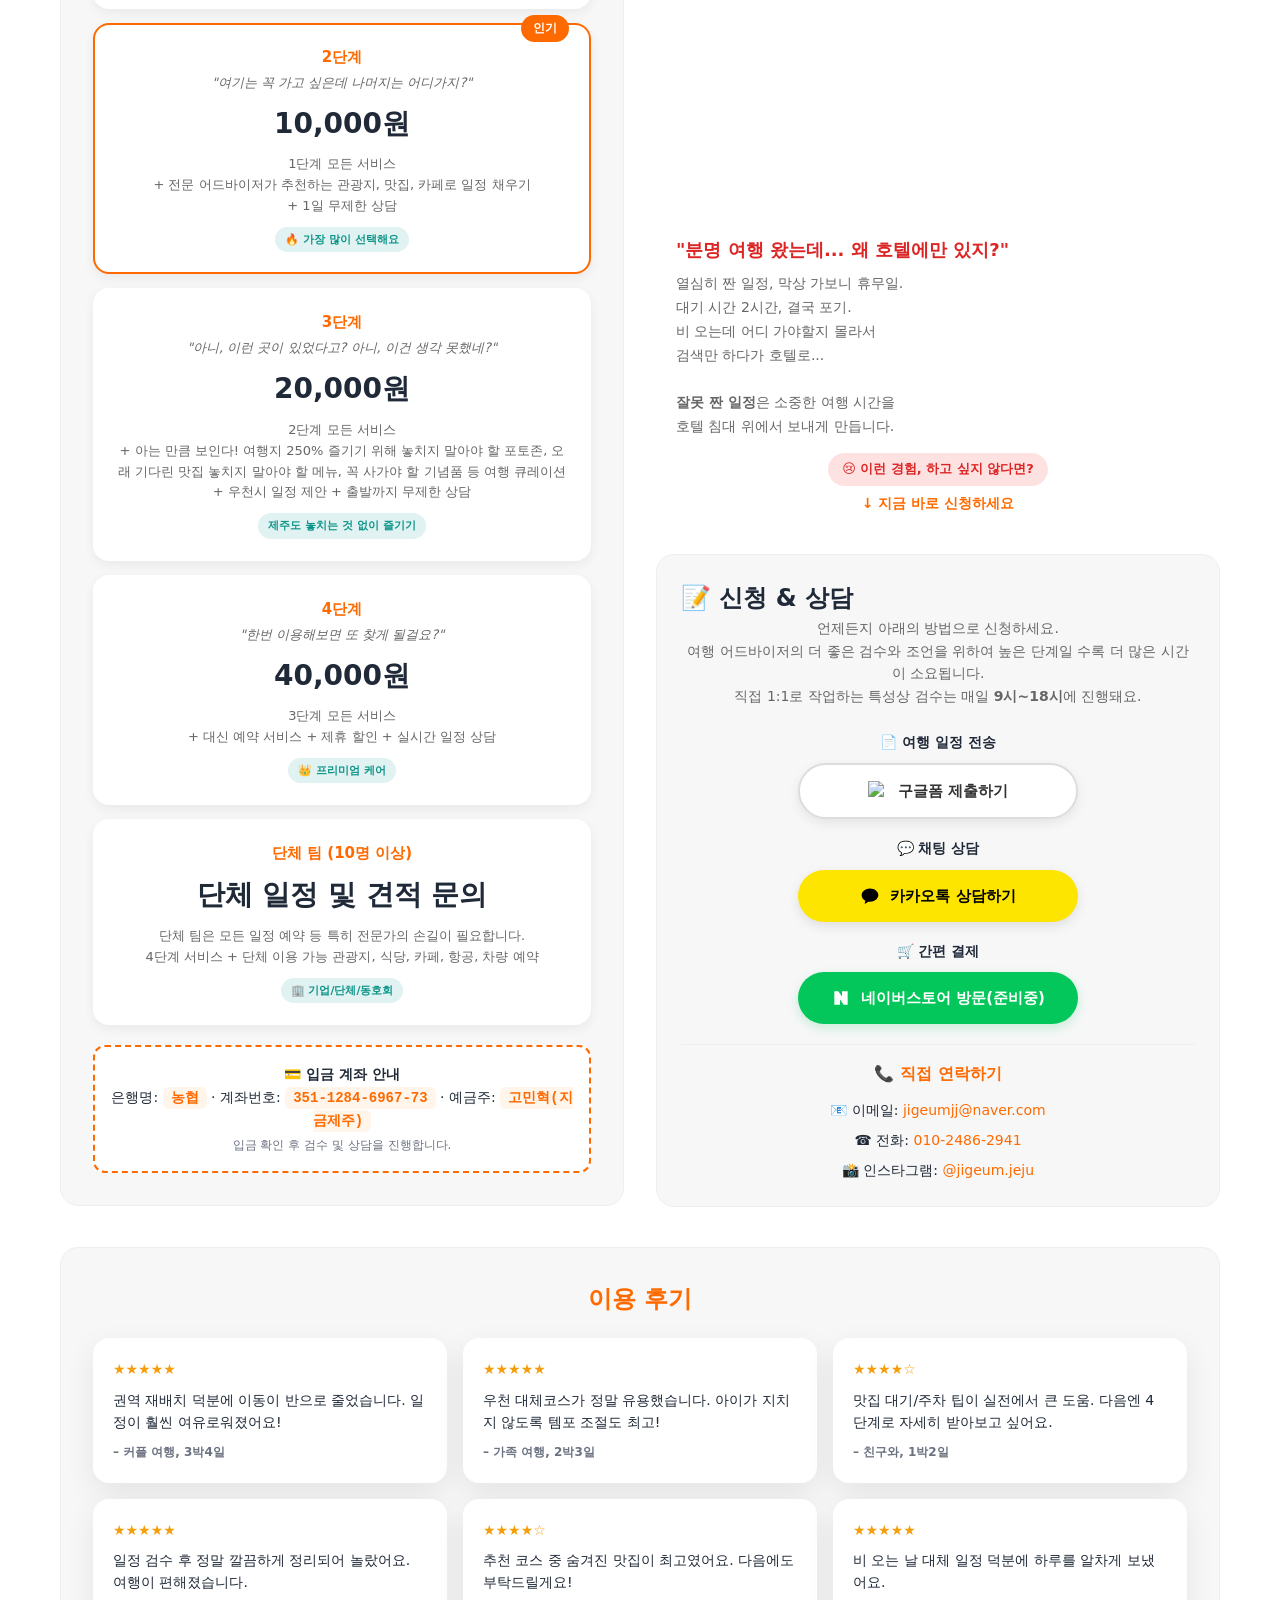
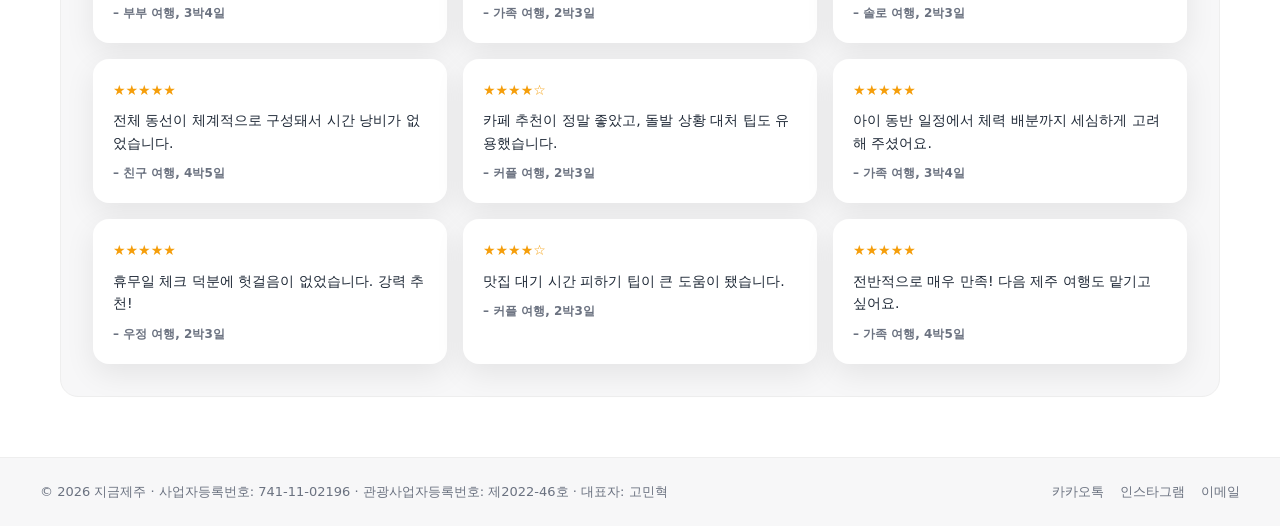
==== commit 21dff353: "Update index.html" ====
--- a/index.html
+++ b/index.html
@@ -273,7 +273,7 @@
       <div>
         <span class="pill">제주 여행, 낭비 없이 꽉 채우기</span>
         <h1 class="title">제주 여행 실패 없이 즐기기.<br><span style="color:var(--brand)">현지 전문가</span>가 당신의 여행을 준비해드립니다.</h1>
-        <p class="lead">직접 가보지 않으면 알 수 없는 <b>변수</b>와 여행 중 <b>실수</b>를 지워 드립니다.</p>
+        <p class="lead">직접 가보지 않으면 알 수 없는 <b>변수</b>와 여행 중 생기는 <b>문제</b>를 없애 드립니다.</p>
         <p class="lead hero-long">인터넷 검색 또는 AI에게 여행 일정을 맡기셨나요? 한 달 내내 여행 계획을 세웠는데 현지에 갔더니 달라서 당황했던 적 없으신가요? 이게 진짜 후기인지, 광고인지 또는 AI가 거짓말을 하고 있진 않은지. 바뀐 정보는 없는지. 직접 가보지 않고서는 절대 알 수 없는 것들이 있어요. 커피 한 잔 값으로 누군가 내 시간과 에너지를 아껴주고 내 여행을 완벽하게 만들어준다면 어떨까요?</p>
         <p class="lead">현지에 있는 <b>여행 전문가</b>가 일정/동선/운영시간/휴무일/대기시간/교통/대체코스까지 체크 해드려요. 만약 수정할게 없는 완벽한 일정이라면? 100% 환불까지.</p>
         
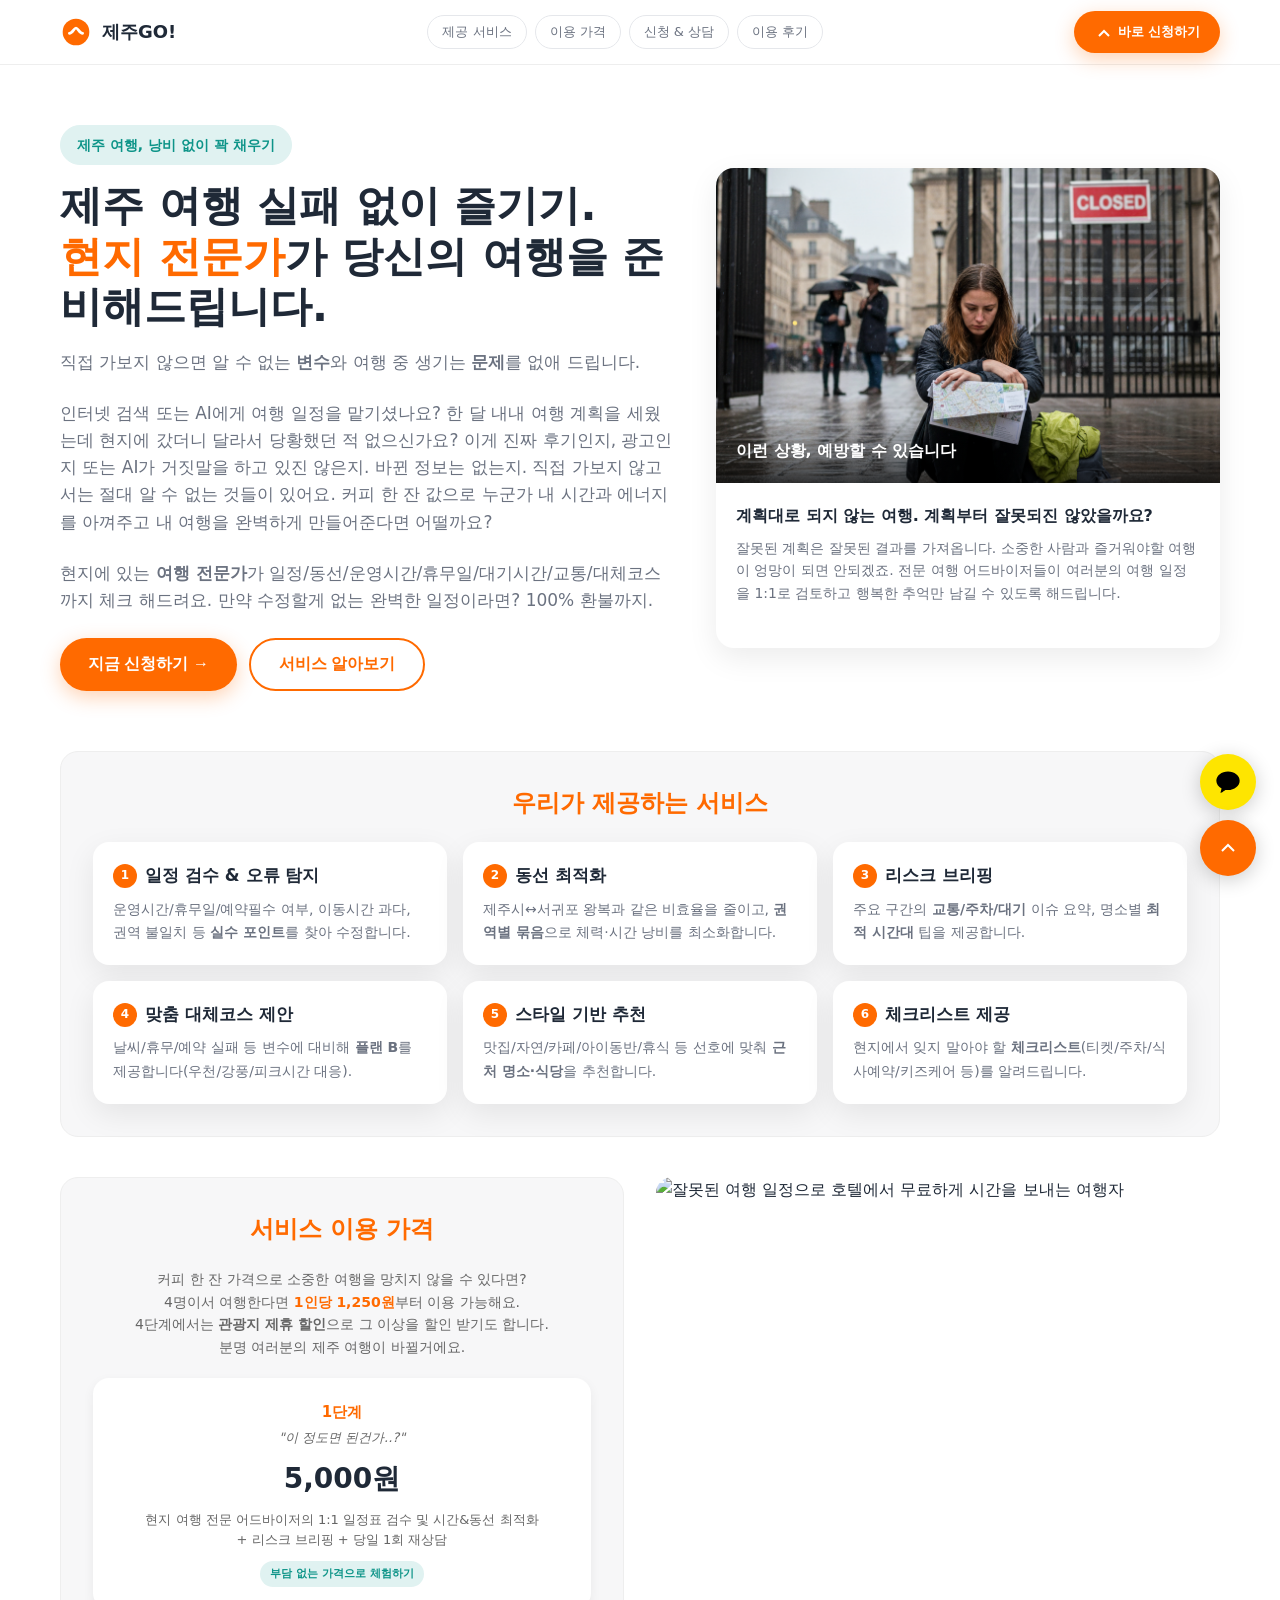
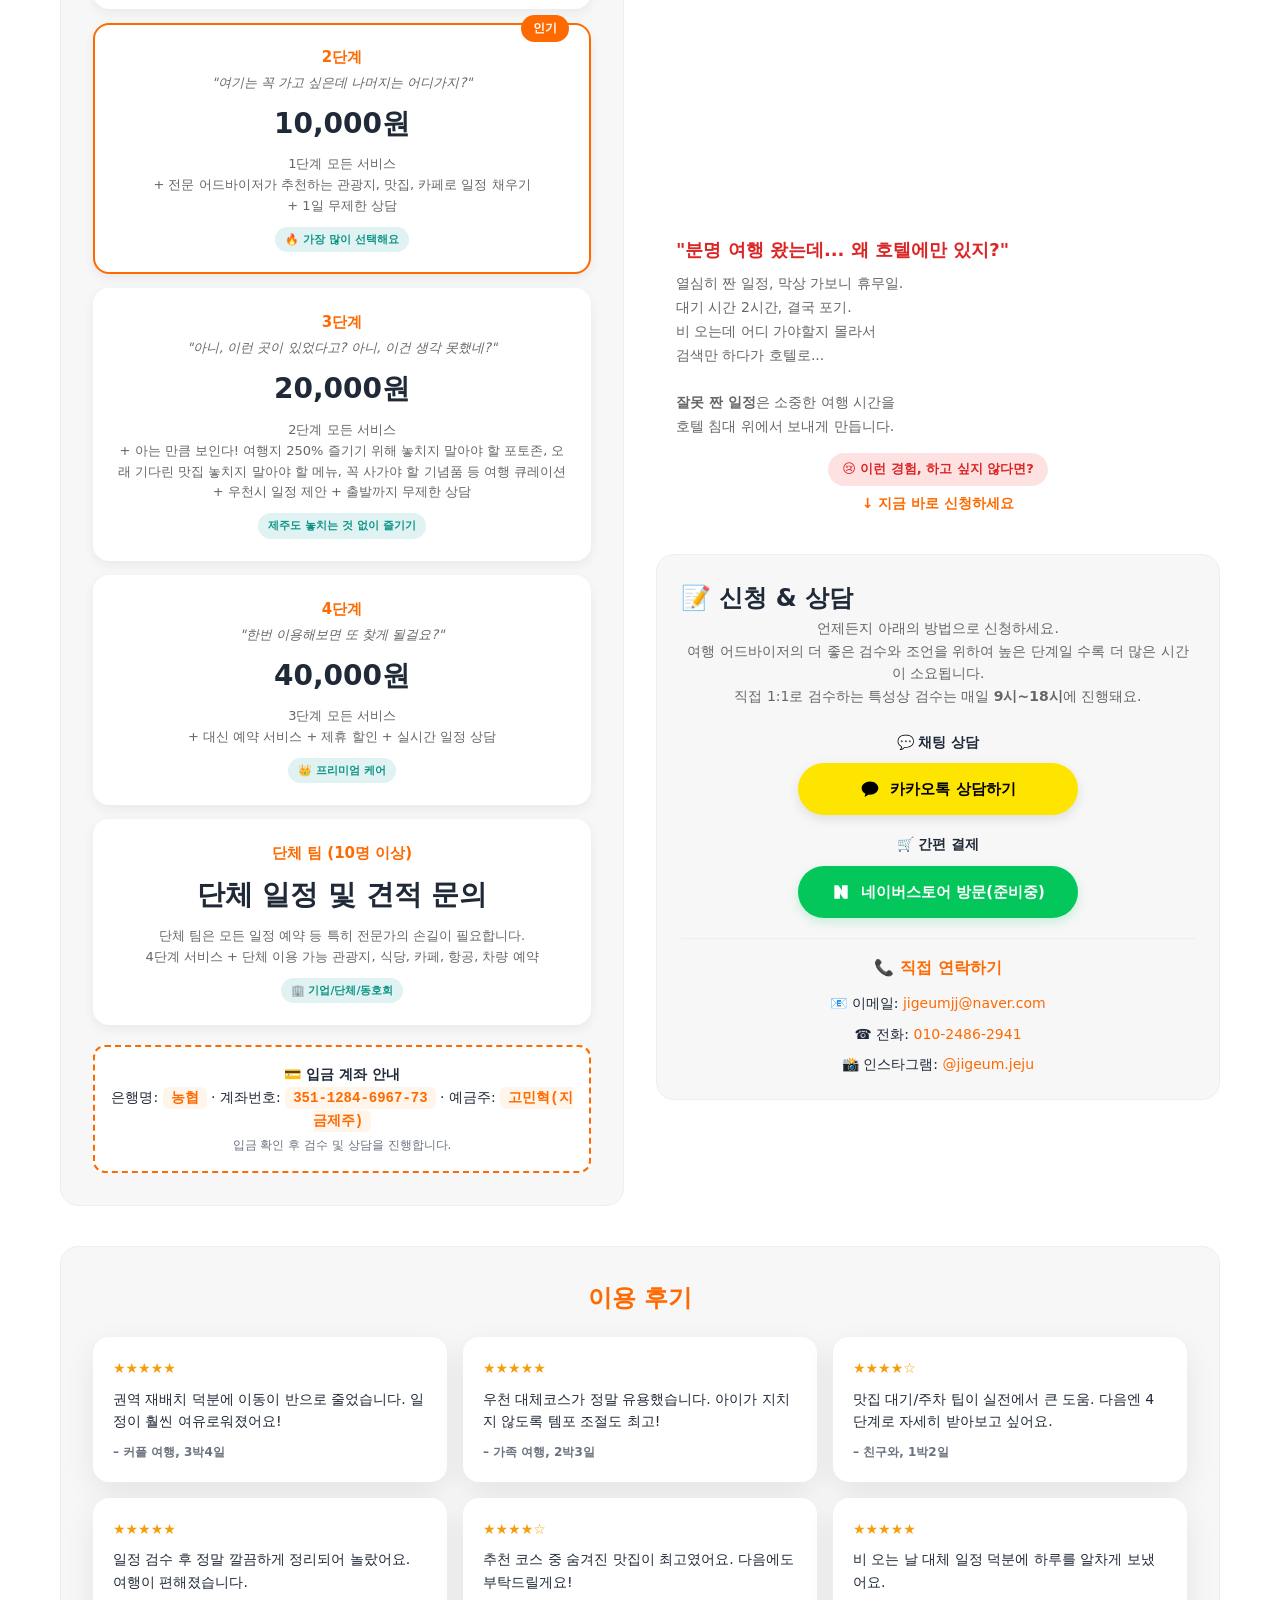
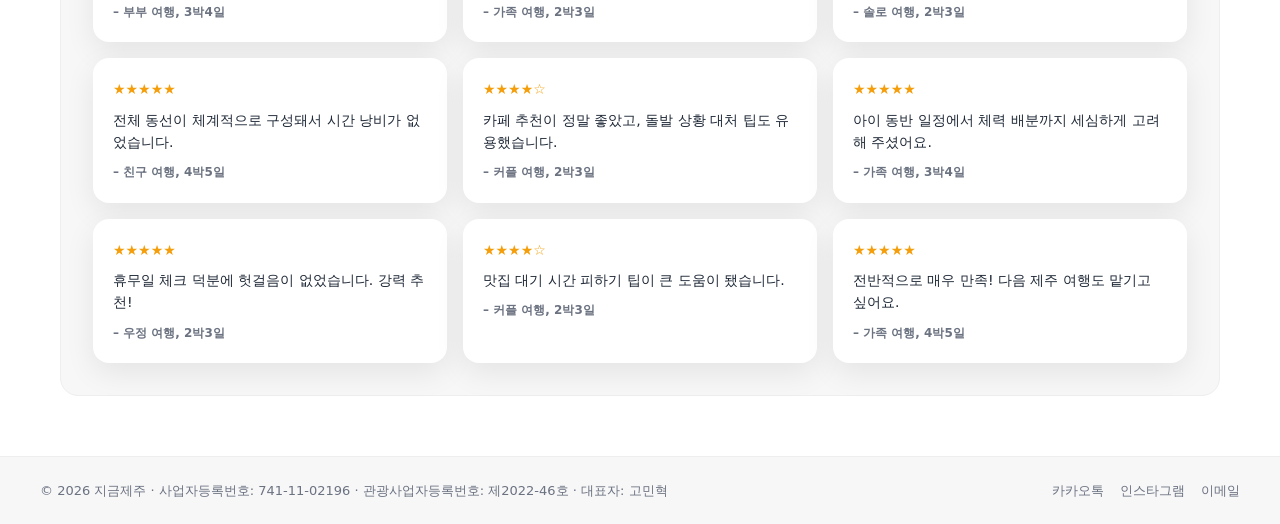
==== commit 850a18a8: "Update index.html" ====
--- a/index.html
+++ b/index.html
@@ -416,15 +416,11 @@
           <p style="font-size:14px;color:#666;text-align:center;margin-bottom:16px">
             언제든지 아래의 방법으로 신청하세요.<br>
             여행 어드바이저의 더 좋은 검수와 조언을 위하여 높은 단계일 수록 더 많은 시간이 소요됩니다.<br>
-            직접 1:1로 작업하는 특성상 검수는 매일 <b>9시~18시</b>에 진행돼요.
+            직접 1:1로 검수하는 특성상 검수는 매일 <b>9시~18시</b>에 진행돼요.
           </p>
           
           <div class="btns">
-            <span class="btns-label">📄 여행 일정 전송</span>
-            <a class="google-btn" href="https://docs.google.com/forms/d/e/1FAIpQLSd7bzuNiwfh66IoqnZJIyf5vFWr2ittt6CfjTmUsmmszheSPw/viewform?usp=dialog" target="_blank" rel="noopener">
-              <img src="https://www.gstatic.com/images/branding/product/1x/googleg_48dp.png" alt="Google"/> 
-              구글폼 제출하기
-            </a>
+      
             
             <span class="btns-label">💬 채팅 상담</span>
             <a class="kakao-btn" href="http://pf.kakao.com/_Kkttn" target="_blank" rel="noopener">
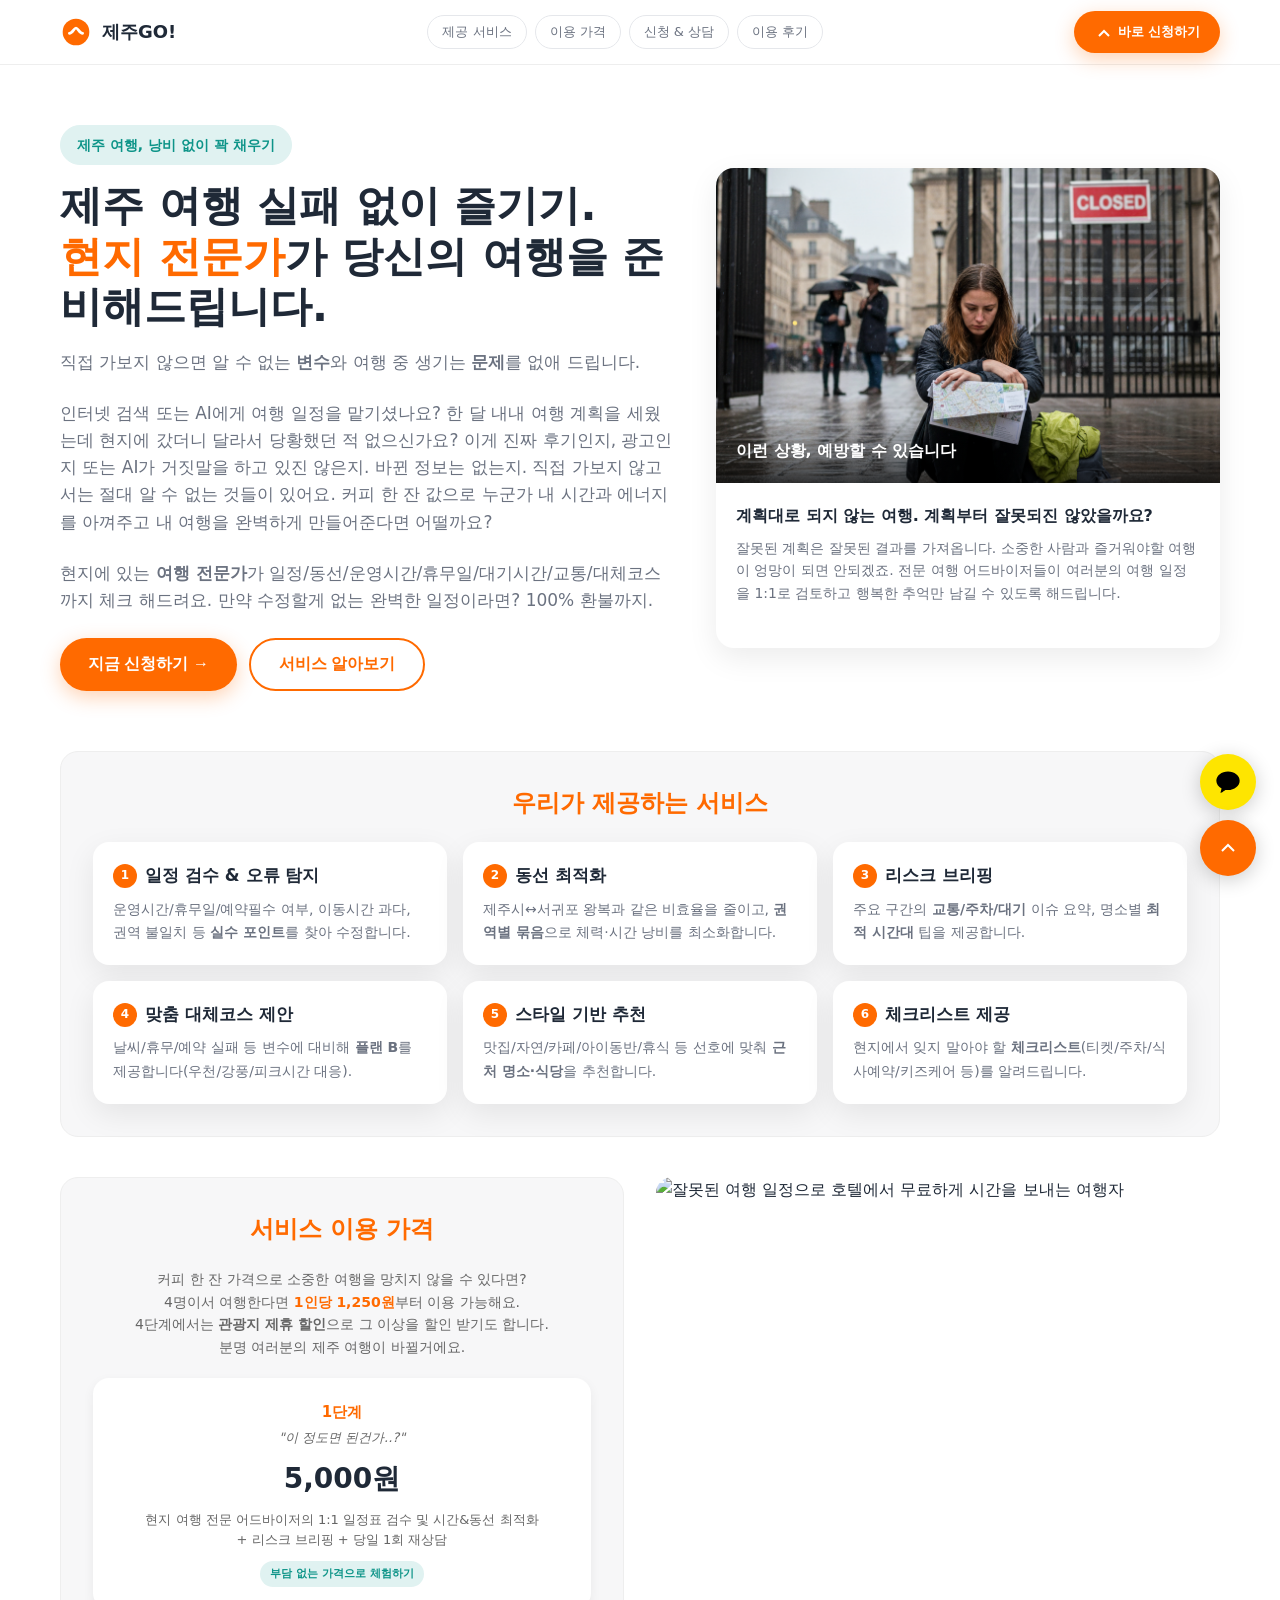
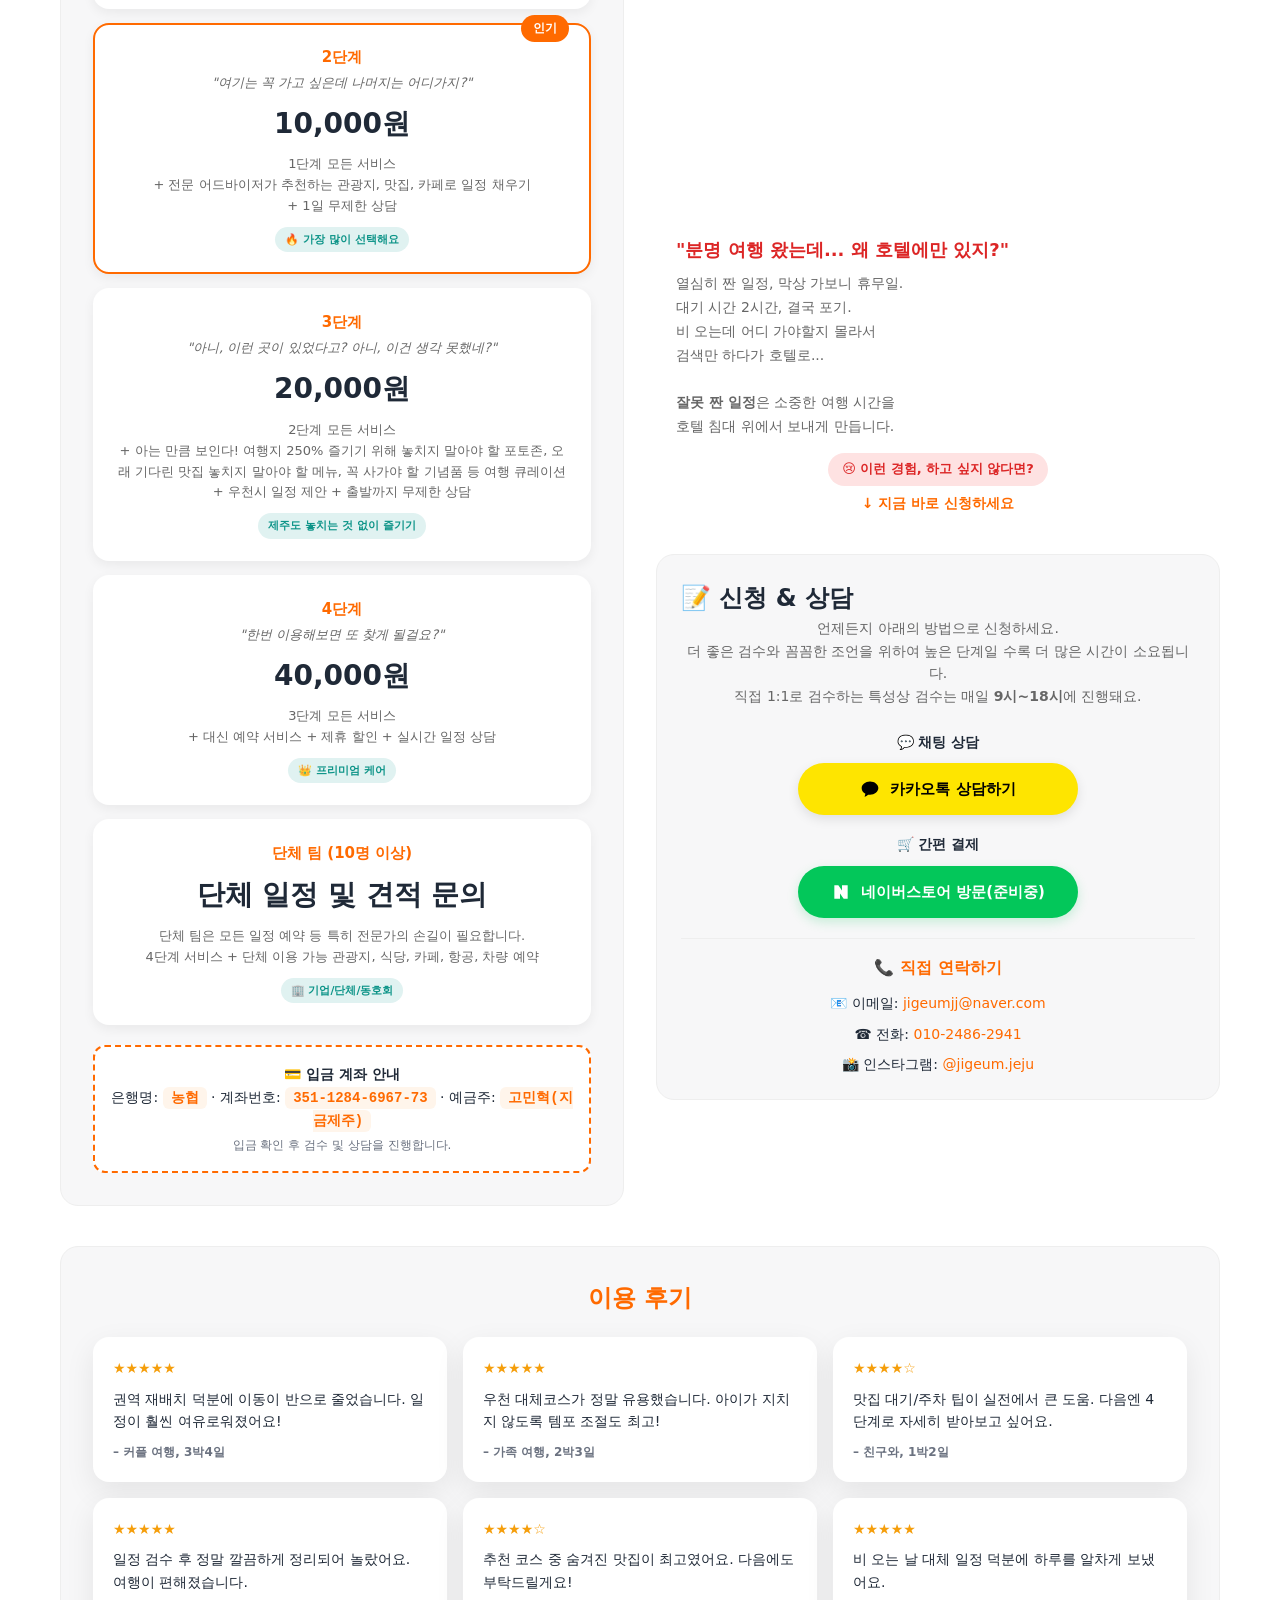
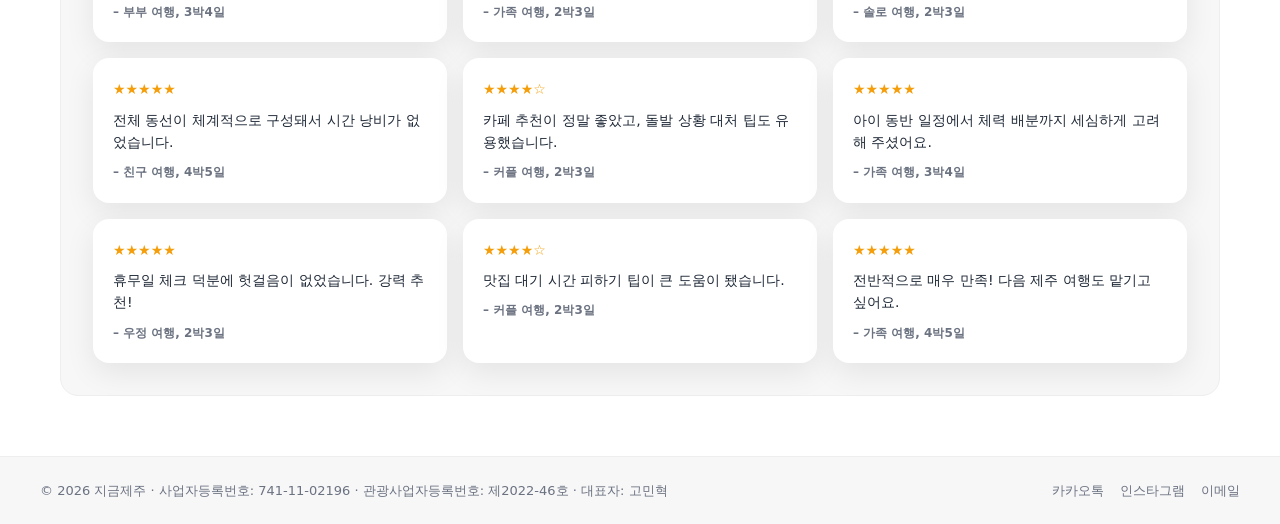
==== commit 3af5308e: "Update index.html" ====
--- a/index.html
+++ b/index.html
@@ -415,7 +415,7 @@
           <h2>📝 신청 & 상담</h2>
           <p style="font-size:14px;color:#666;text-align:center;margin-bottom:16px">
             언제든지 아래의 방법으로 신청하세요.<br>
-            여행 어드바이저의 더 좋은 검수와 조언을 위하여 높은 단계일 수록 더 많은 시간이 소요됩니다.<br>
+           더 좋은 검수와 꼼꼼한 조언을 위하여 높은 단계일 수록 더 많은 시간이 소요됩니다.<br>
             직접 1:1로 검수하는 특성상 검수는 매일 <b>9시~18시</b>에 진행돼요.
           </p>
           
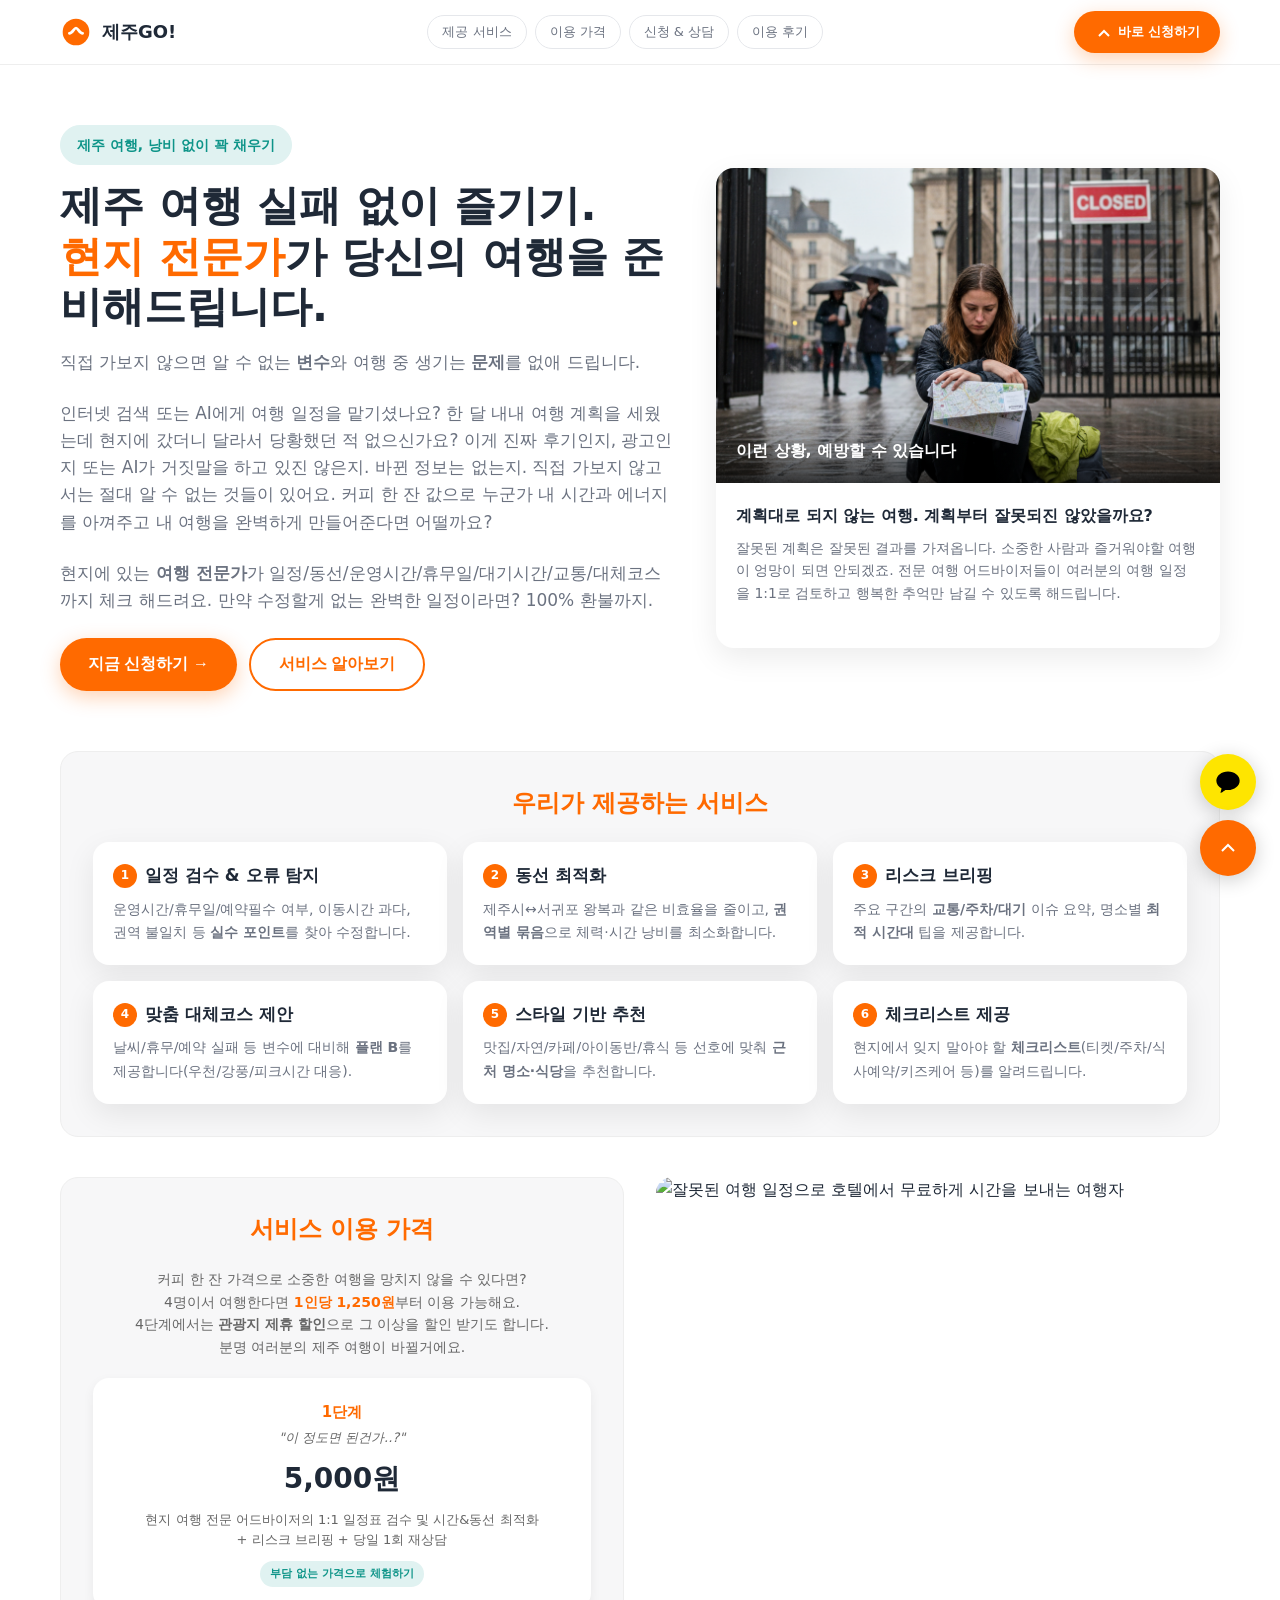
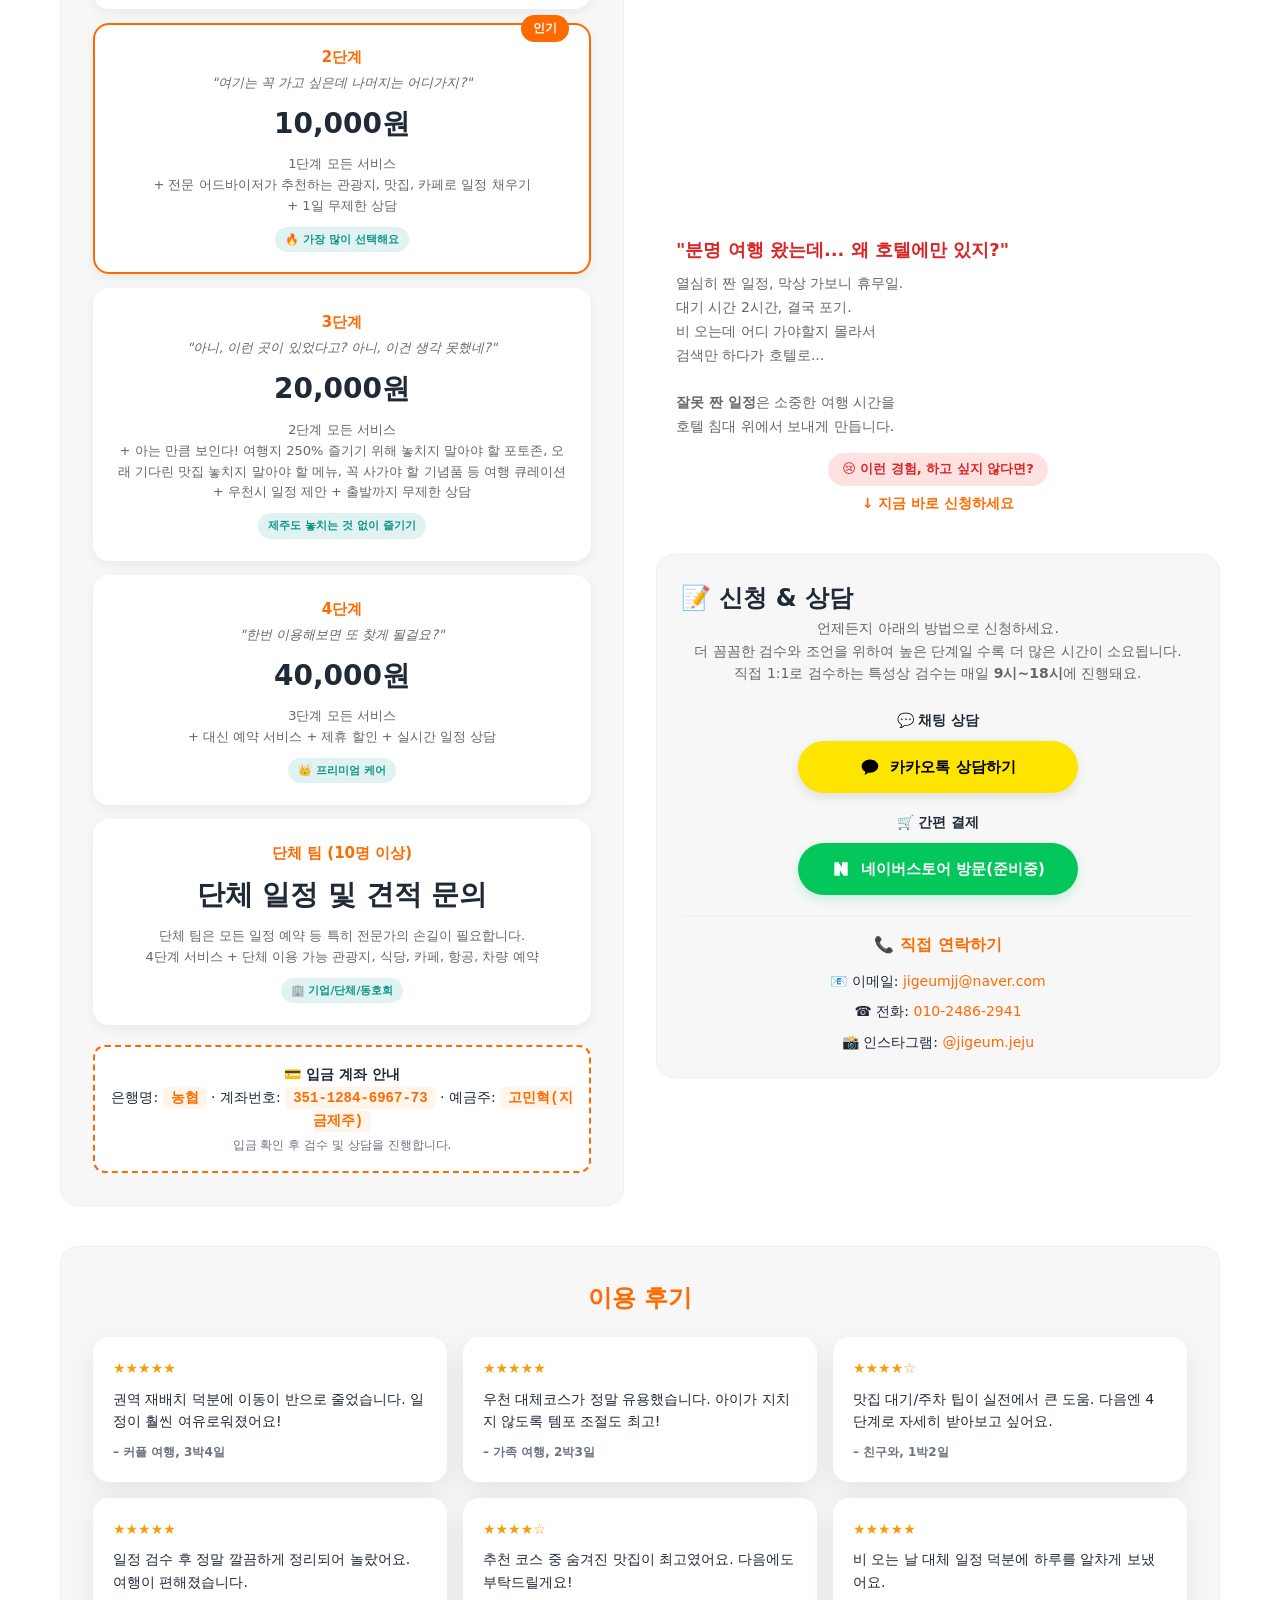
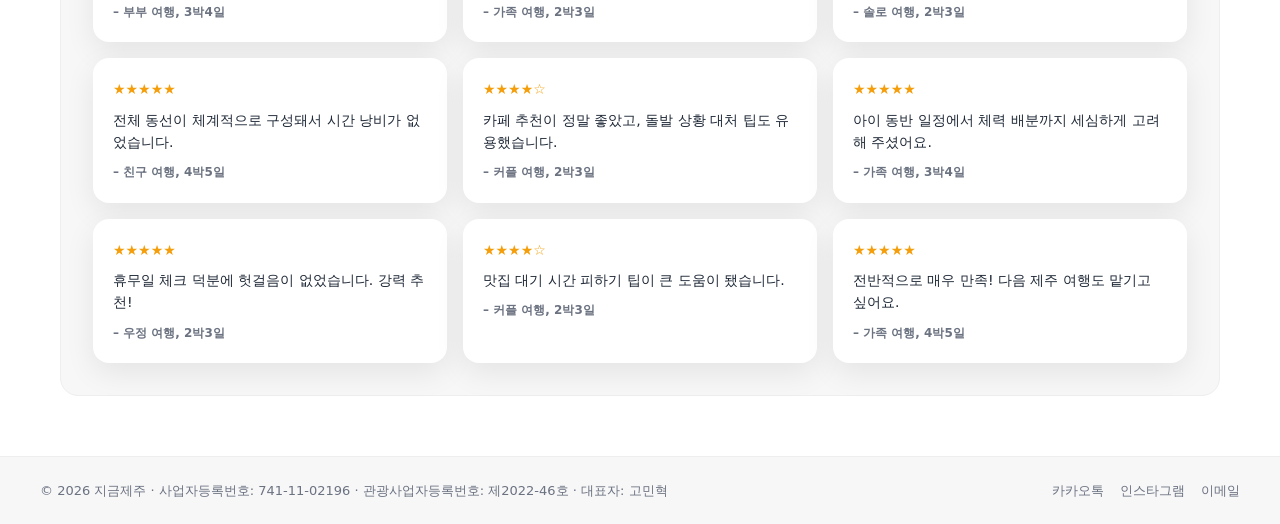
==== commit 7a00c0e1: "Update index.html" ====
--- a/index.html
+++ b/index.html
@@ -415,7 +415,7 @@
           <h2>📝 신청 & 상담</h2>
           <p style="font-size:14px;color:#666;text-align:center;margin-bottom:16px">
             언제든지 아래의 방법으로 신청하세요.<br>
-           더 좋은 검수와 꼼꼼한 조언을 위하여 높은 단계일 수록 더 많은 시간이 소요됩니다.<br>
+           더 꼼꼼한 검수와 조언을 위하여 높은 단계일 수록 더 많은 시간이 소요됩니다.<br>
             직접 1:1로 검수하는 특성상 검수는 매일 <b>9시~18시</b>에 진행돼요.
           </p>
           
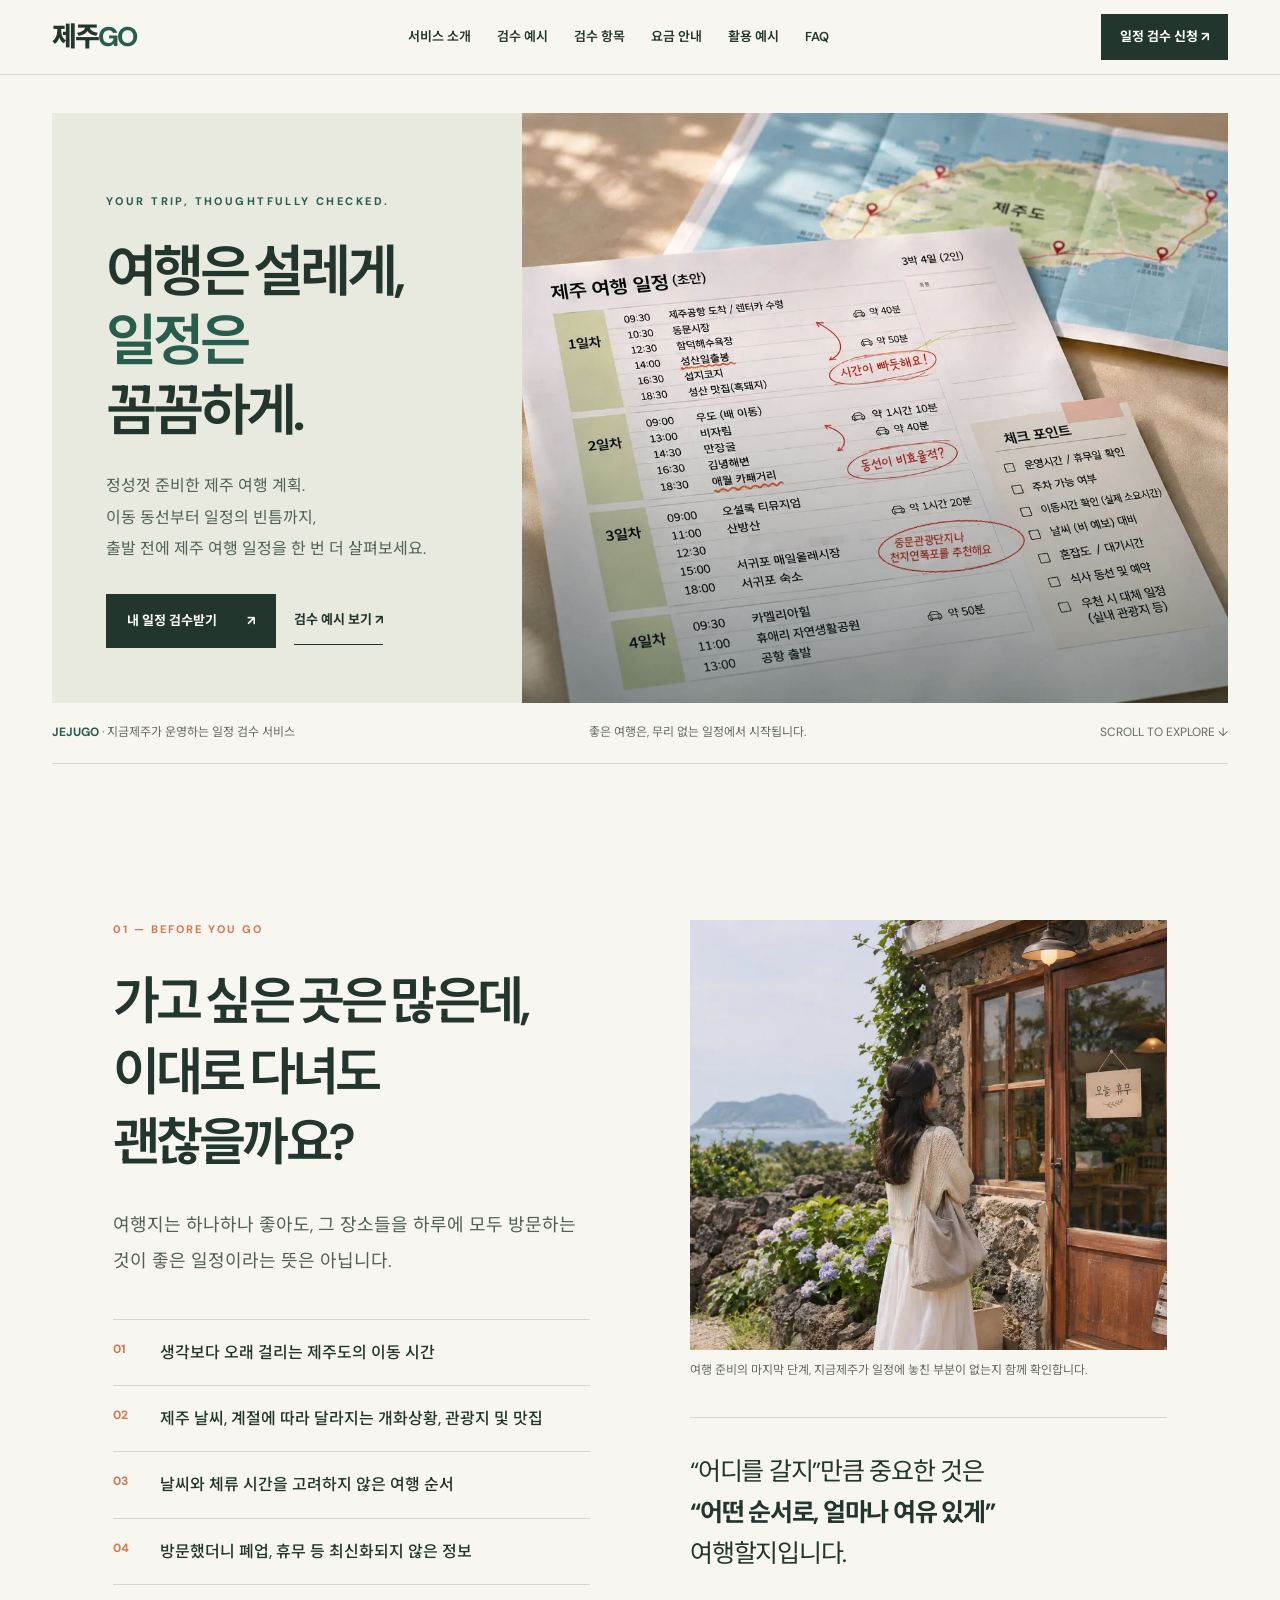
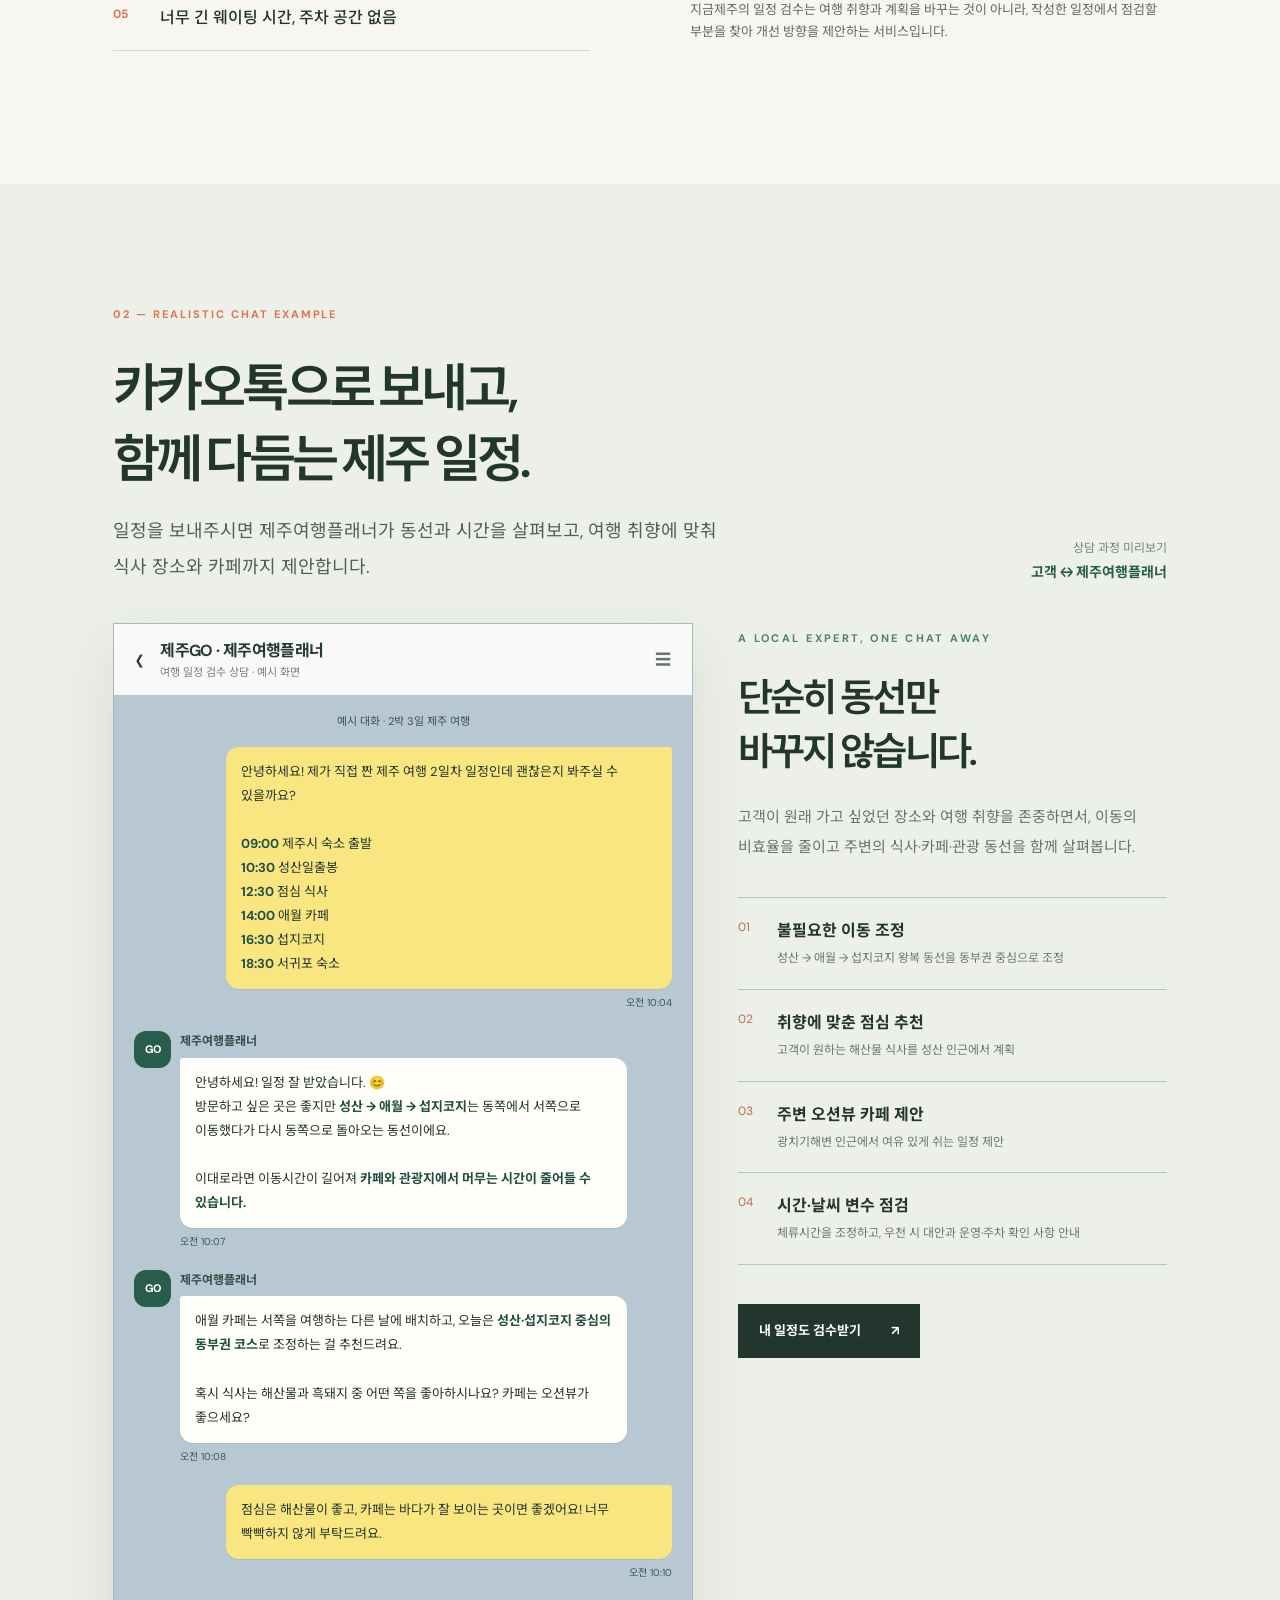
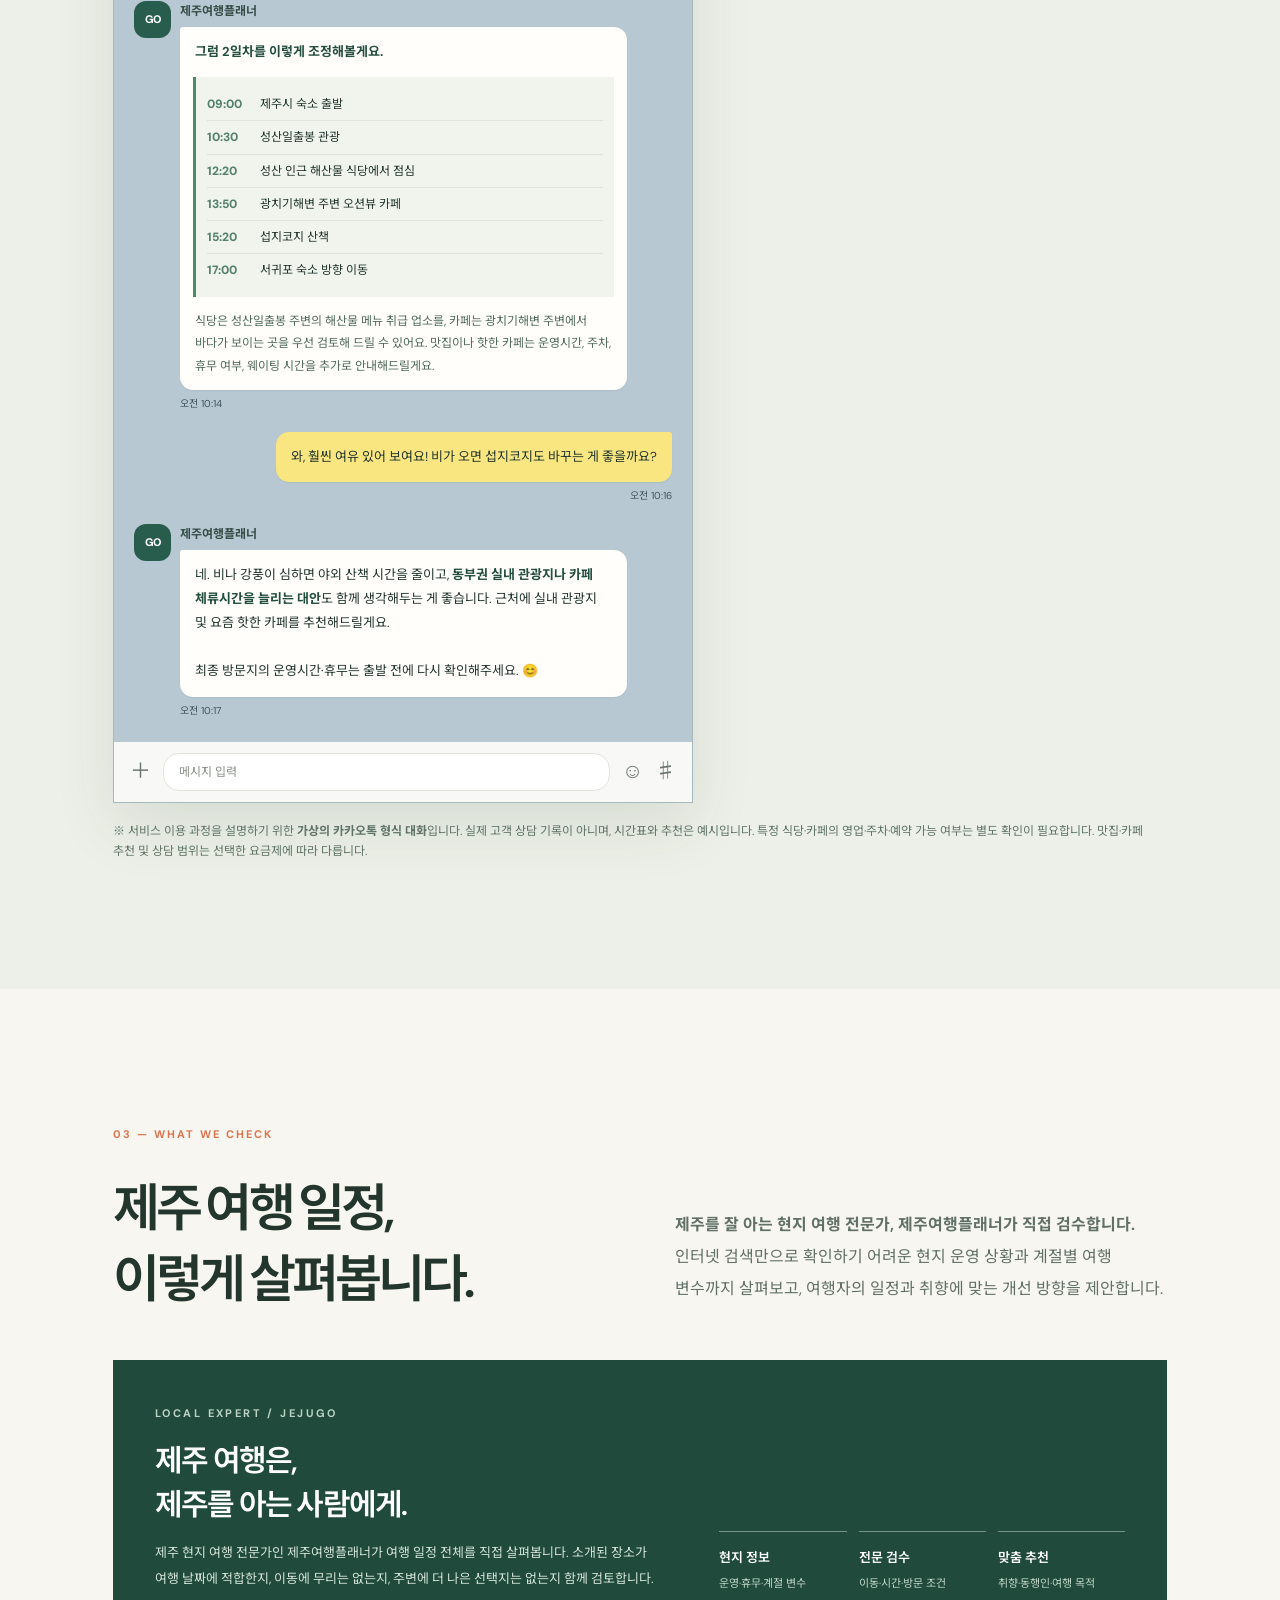
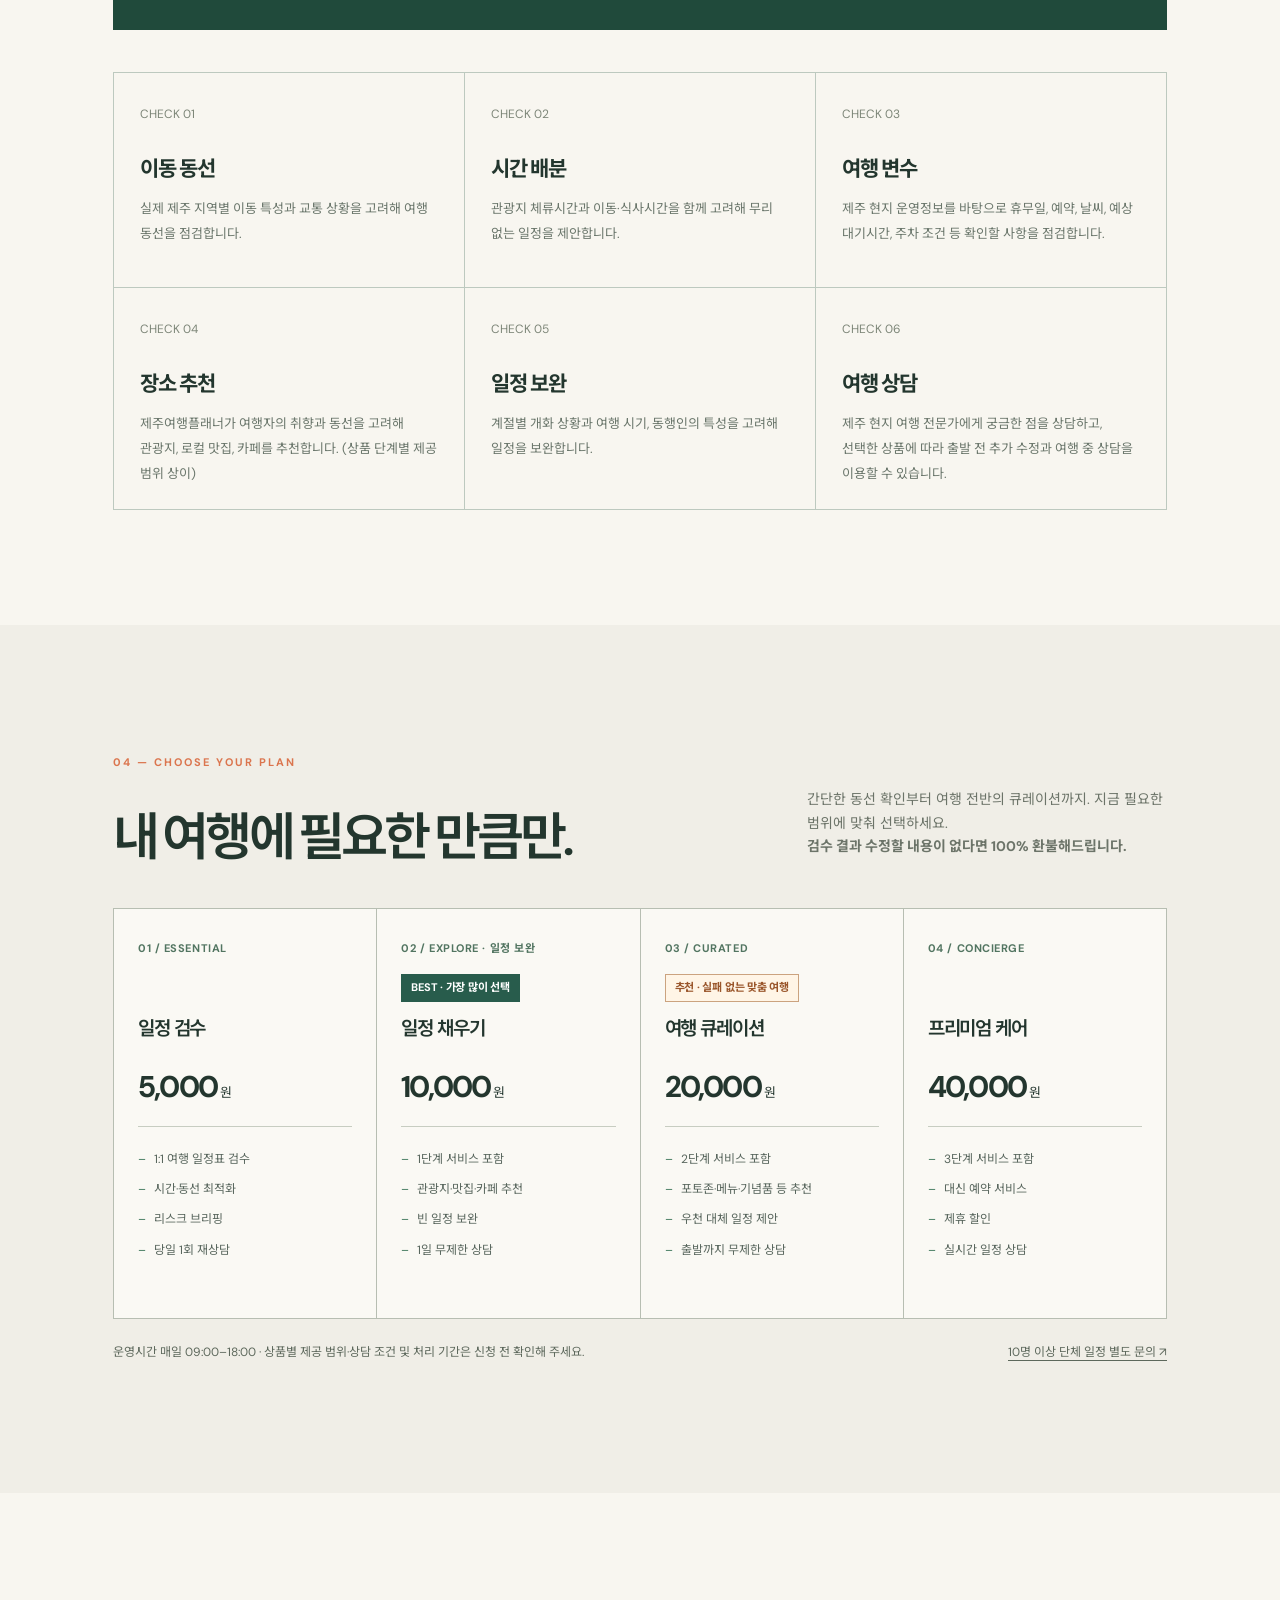
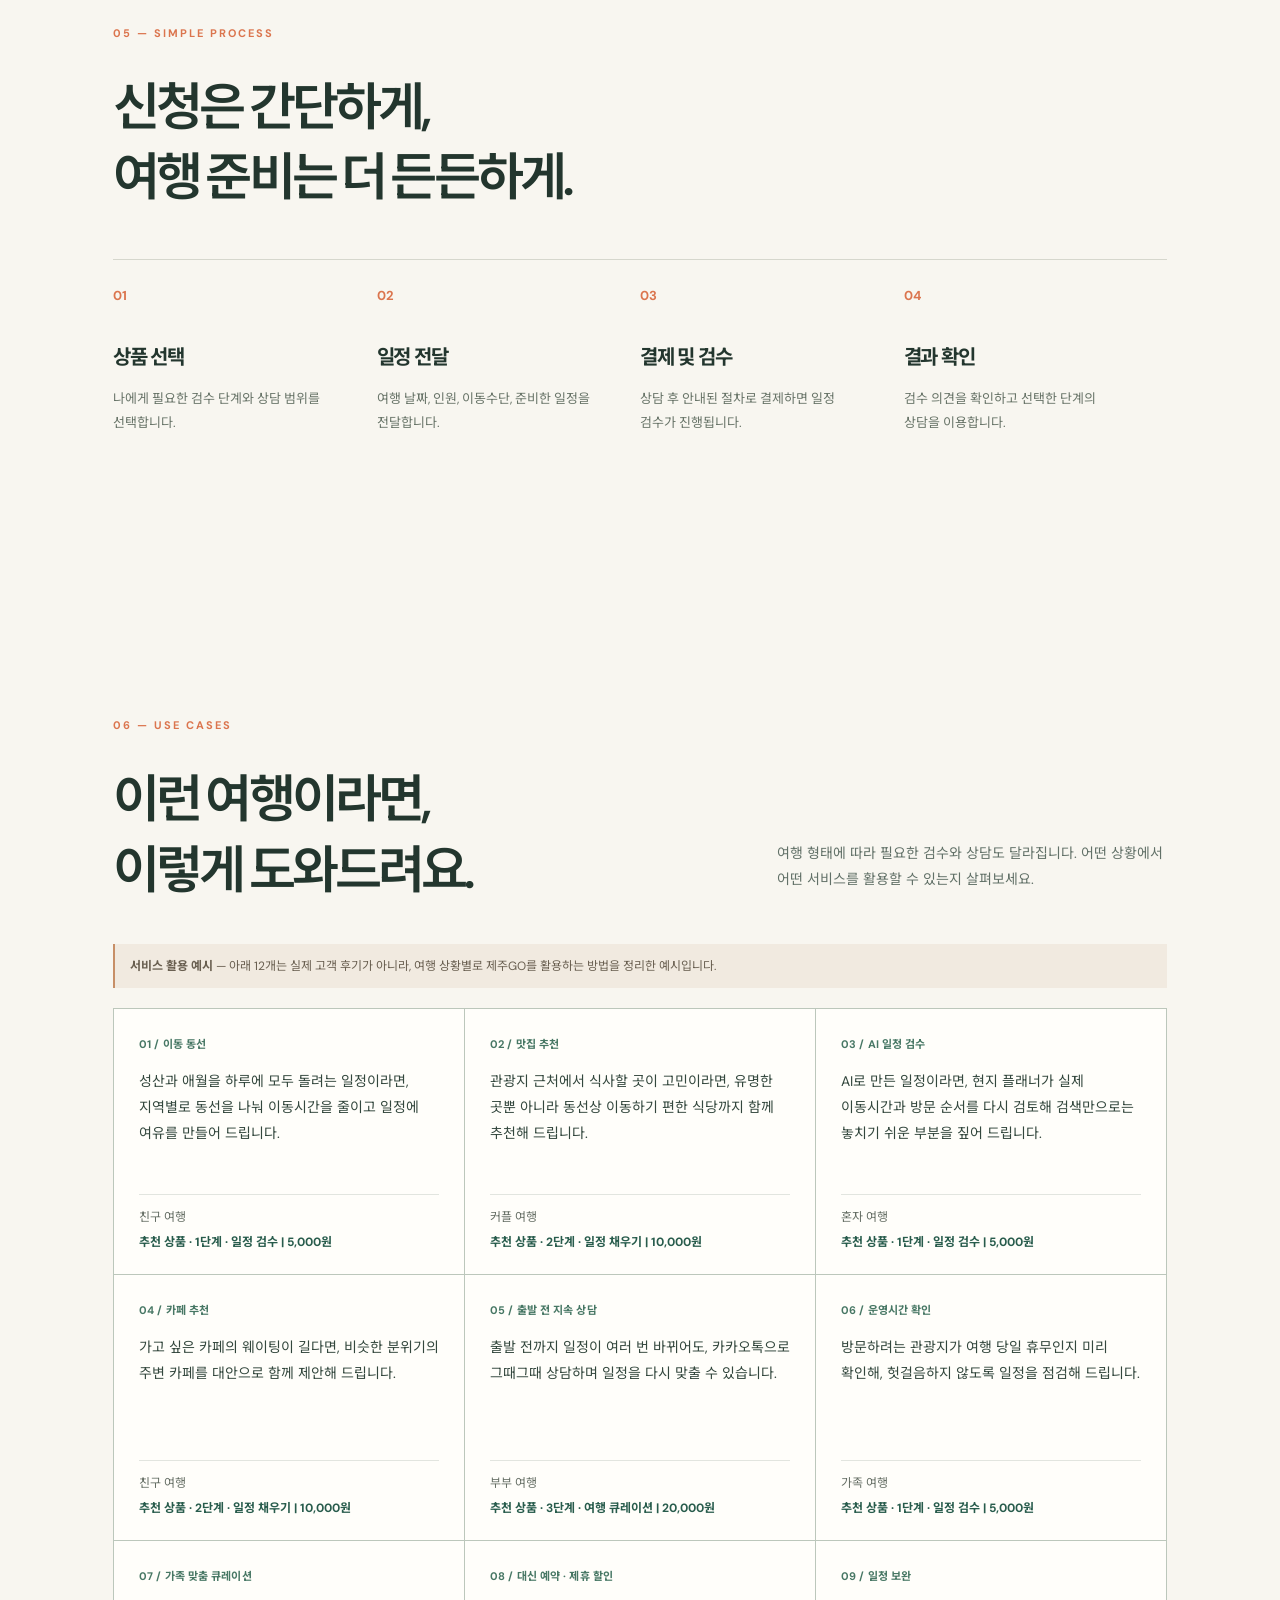
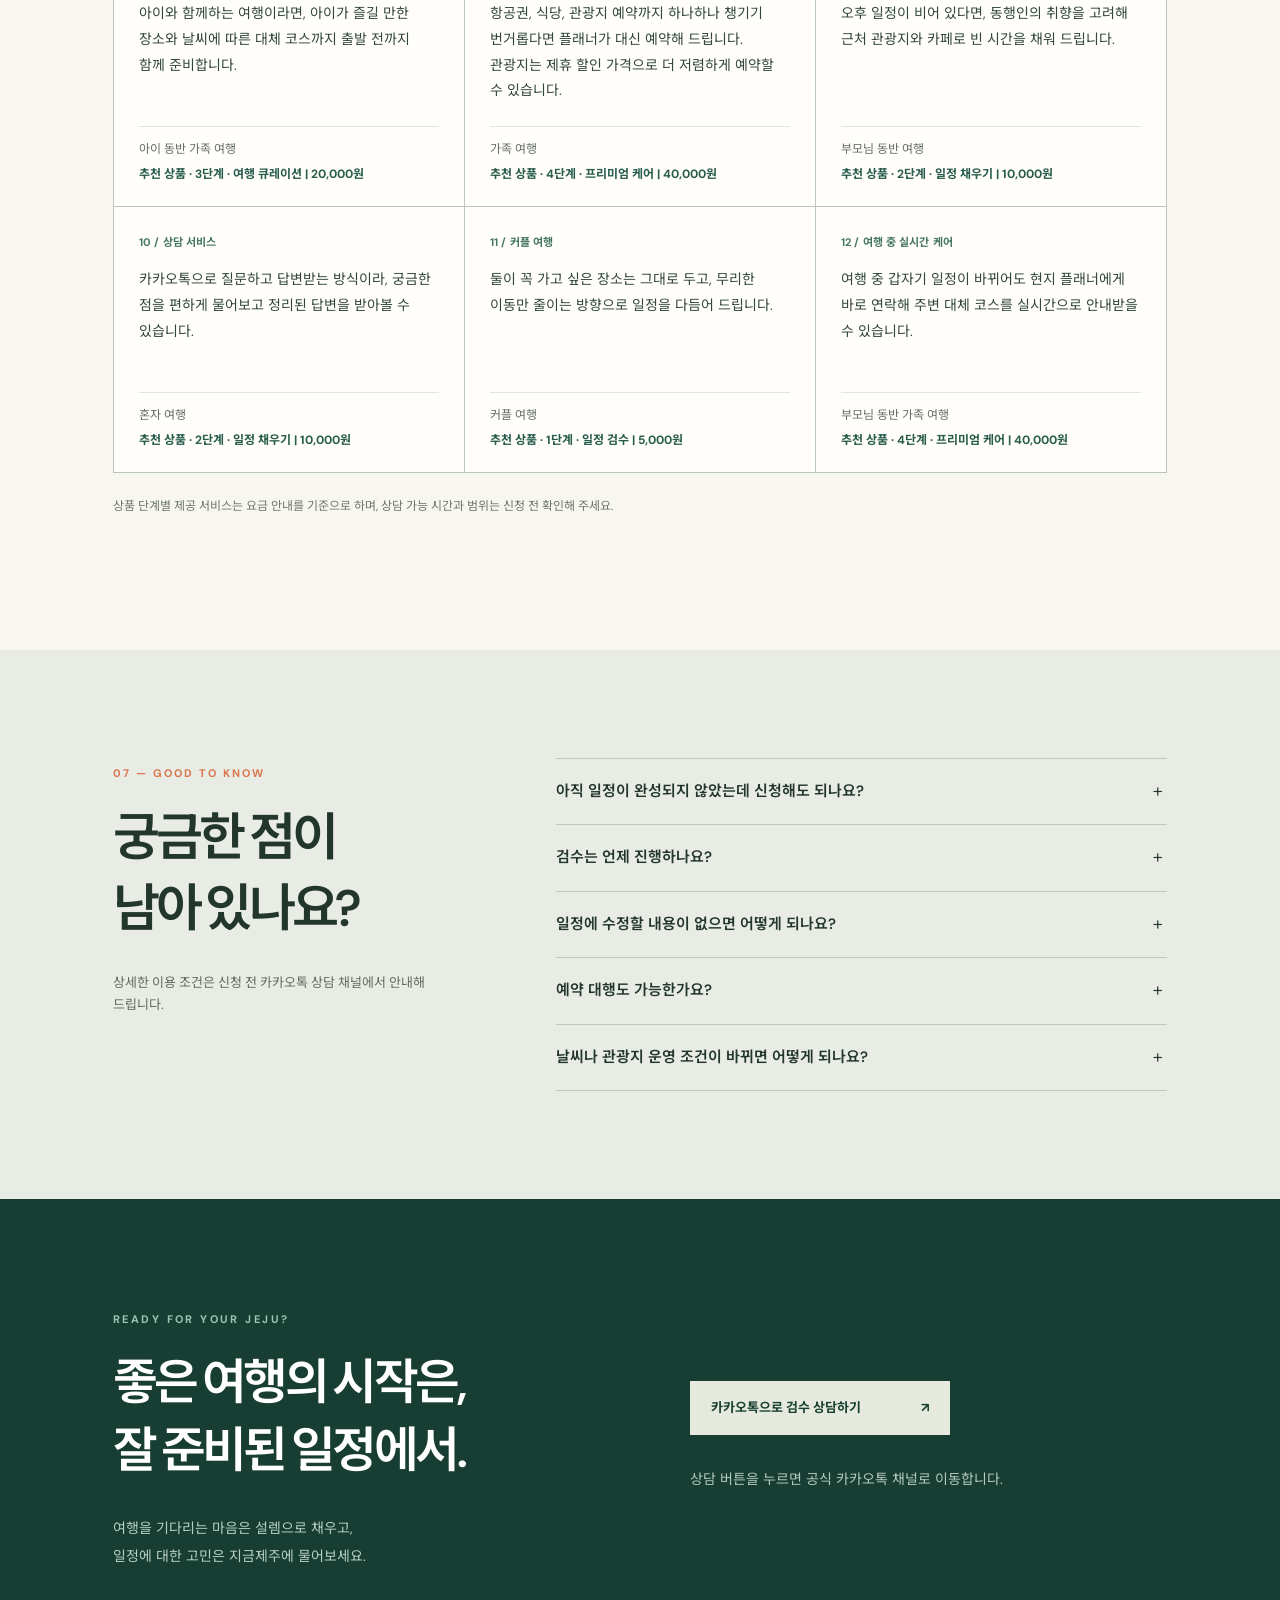
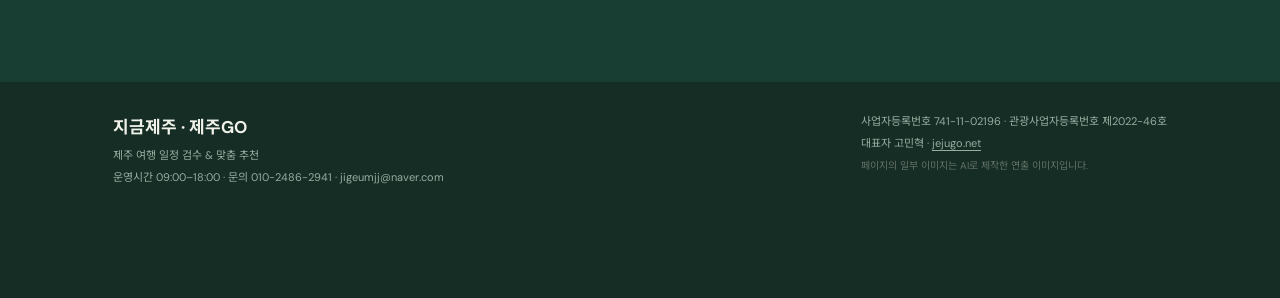
==== commit 33f1f92f: "홈페이지를 v5.9 디자인으로 교체 - 새 편집형 디자인, 카카오톡 상담 예시, 요금 안내, 활용 예시, FAQ 반영 - 상단 '일정 검수 신청' 버튼을 카카오톡 채널로 연결 - " ====
--- a/index.html
+++ b/index.html
@@ -1,544 +1,132 @@
 <!DOCTYPE html>
 <html lang="ko">
 <head>
-  <meta charset="UTF-8" />
-  <meta name="viewport" content="width=device-width, initial-scale=1" />
-  <title>제주 일정 검수 & 맞춤 추천 | 제주GO!</title>
-  <meta name="description" content="제주 일정표를 보내주시면 현지 여행 전문가가 오류를 확인하고 동선을 최적화합니다. " />
-  
-  <!-- Open Graph 메타태그 추가 -->
-  <meta property="og:title" content="제주GO! - 제주 여행 일정 검수 & 맞춤 추천" />
-  <meta property="og:description" content="현지 전문가가 여행 일정의 오류를 잡고 동선을 최적화합니다. 수정할 게 없으면 100% 환불!" />
-  <meta property="og:type" content="website" />
-  <meta property="og:image" content="./여행실패4.png" />
-  
-  <link href="https://fonts.googleapis.com/css2?family=Pretendard:wght@300;400;600;700;800&display=swap" rel="stylesheet">
-  <style>
-    :root{ 
-      --brand:#ff6a00; 
-      --brand-dark:#e55d00;
-      --ink:#1f2937; 
-      --muted:#6b7280; 
-      --bg:#ffffff; 
-      --bg-soft:#f7f7f8; 
-      --card:#ffffff; 
-      --radius:18px; 
-      --shadow:0 10px 30px rgba(0,0,0,.08); 
-      --kakao:#FEE500; 
-      --naver:#03C75A; 
-      --google:#FFFFFF; 
-    }
-    *{box-sizing:border-box;margin:0;padding:0}
-    html{scroll-behavior:smooth}
-    body{background:var(--bg);color:var(--ink);font-family:'Pretendard',system-ui,-apple-system,Segoe UI,Roboto,sans-serif;line-height:1.6}
-    a{color:inherit;text-decoration:none;transition:all .2s}
-    img{max-width:100%;display:block}
-    .wrap{max-width:1200px;margin:0 auto;padding:0 20px}
+<meta charset="UTF-8"><meta name="viewport" content="width=device-width,initial-scale=1">
+<meta name="description" content="제주 여행의 설렘은 그대로. 일정의 빈틈은 지금제주가 꼼꼼히 살펴드립니다. 제주GO 여행 일정 검수 서비스.">
+<title>제주GO | 제주 여행 일정 검수 서비스 · 지금제주</title>
+<meta name="theme-color" content="#183e34">
+<meta property="og:type" content="website">
+<meta property="og:locale" content="ko_KR">
+<meta property="og:site_name" content="제주GO">
+<meta property="og:title" content="제주GO | 제주 여행 일정 검수 서비스">
+<meta property="og:description" content="여행은 설레게, 일정은 꼼꼼하게. 제주 현지 여행 전문가가 이동 동선과 일정의 빈틈을 살펴드립니다.">
+<link rel="canonical" href="https://jejugo.net/">
+<meta property="og:url" content="https://jejugo.net/">
+<meta property="og:image" content="https://jejugo.net/images/og.jpg">
+<meta property="og:image:width" content="1200">
+<meta property="og:image:height" content="630">
+<link rel="icon" href="data:image/svg+xml,%3Csvg xmlns='http://www.w3.org/2000/svg' viewBox='0 0 64 64'%3E%3Crect width='64' height='64' fill='%23183e34'/%3E%3Ctext x='32' y='42' font-family='Arial,sans-serif' font-size='26' font-weight='700' fill='%23fff' text-anchor='middle'%3EGO%3C/text%3E%3C/svg%3E">
+<link rel="preconnect" href="https://fonts.googleapis.com">
+<link rel="preconnect" href="https://fonts.gstatic.com" crossorigin>
+<link rel="stylesheet" href="https://fonts.googleapis.com/css2?family=DM+Sans:wght@400;500;600;700&family=Noto+Sans+KR:wght@400;500;600;700;800&display=swap">
+<style>
+:root{--paper:#f8f6f0;--ivory:#fffefa;--ink:#23362e;--green:#285c4c;--darkgreen:#183e34;--lime:#dce6d8;--orange:#db754e;--muted:#646b61;--rule:#d6d7cd}*{box-sizing:border-box}html{scroll-behavior:smooth}body{margin:0;background:var(--paper);color:var(--ink);font-family:'DM Sans','Noto Sans KR',sans-serif;line-height:1.7;word-break:keep-all}a{color:inherit;text-decoration:none}button{font:inherit;cursor:pointer}button:focus-visible,a:focus-visible,summary:focus-visible{outline:3px solid #cf7b4d;outline-offset:4px}section{scroll-margin-top:80px}.wide{max-width:1410px;padding:0 52px;margin:auto}.standard{max-width:1150px;padding:0 48px;margin:auto}.small{font-size:13px;color:var(--muted)}.eyebrow{font-size:11px;letter-spacing:.22em;font-weight:700;text-transform:uppercase}.nav{position:sticky;top:0;background:rgba(248,246,240,.97);border-bottom:1px solid var(--rule);z-index:20;backdrop-filter:blur(12px)}.navinner{height:74px;display:flex;align-items:center;justify-content:space-between;gap:26px}.brand{font-weight:800;letter-spacing:-.075em;font-size:27px;white-space:nowrap}.brand span{color:var(--green)}.navlinks{display:flex;gap:26px;font-size:13px;font-weight:600}.navlinks a:hover{color:var(--orange)}.navcta{background:var(--ink);color:white;padding:12px 19px;font-size:13px;font-weight:700}.navcta:hover{background:var(--green)}.hero{padding:38px 0 28px}.hero-layout{display:grid;grid-template-columns:.8fr 1.2fr;min-height:590px;background:#e8e9df}.herocopy{padding:68px 54px 44px;display:flex;flex-direction:column;justify-content:center}.herocopy .eyebrow{color:var(--green);margin-bottom:27px}.herocopy h1{font-size:clamp(42px,4.35vw,69px);letter-spacing:-.075em;line-height:1.25;font-weight:600;margin:0 0 24px}.herocopy h1 em{font-style:normal;color:var(--green)}.hero-text{font-size:16px;line-height:1.95;max-width:400px;margin:0 0 30px;color:#526259}.hero-buttons{display:flex;flex-wrap:wrap;align-items:center;gap:18px}.button{display:inline-flex;align-items:center;justify-content:center;gap:30px;border:1px solid var(--ink);padding:15px 20px;font-size:13px;font-weight:700;min-height:52px;transition:background .2s,color .2s}.button.dark{background:var(--ink);color:white}.button.dark:hover{background:var(--green)}.button.text{border:none;padding:12px 0;border-bottom:1px solid var(--ink);min-height:0}.heroimage{position:relative;min-height:590px;overflow:hidden;background:#7c9d98}.heroimage img{height:100%;width:100%;object-fit:cover;display:block}.heroimage:after{content:"";position:absolute;inset:40% 0 0;background:linear-gradient(transparent,rgba(4,35,37,.4))}.herofoot{display:flex;justify-content:space-between;gap:16px;border-bottom:1px solid var(--rule);padding:19px 0 21px;color:#636b61;font-size:12px}.herofoot b{color:var(--green)}.chapter{padding:128px 0}.chapter-grid{display:grid;grid-template-columns:1fr 1fr;gap:100px}.chapter-no{font-size:11px;color:var(--orange);font-weight:700;letter-spacing:.18em}.display{font-size:clamp(35px,4vw,58px);letter-spacing:-.075em;line-height:1.38;font-weight:600;margin:28px 0}.serif{font-family:Georgia,serif;letter-spacing:-.03em;font-style:italic}.lead{font-size:18px;line-height:2;color:#526057}.narrative-list{border-top:1px solid var(--rule);margin-top:40px}.narrative-item{display:grid;grid-template-columns:35px 1fr;gap:12px;padding:19px 0;border-bottom:1px solid var(--rule);font-size:16px;font-weight:500}.narrative-item small{font-size:12px;color:var(--orange);font-weight:700}.statement{font-size:25px;line-height:1.65;letter-spacing:-.05em;margin:0 0 24px}.detail-photo{height:430px;width:100%;object-fit:cover;display:block;background:#8ca29b}.photo-note{font-size:12px;color:var(--muted);margin-top:10px}.case{background:#edf0e8;padding:115px 0}.case-head{display:flex;align-items:end;justify-content:space-between;gap:20px;margin-bottom:38px}.case-head .display{margin-bottom:0}.notice{font-size:12px;color:#607467;margin-top:18px}.service{padding:130px 0 115px}.service-top{display:grid;grid-template-columns:1fr 1fr;gap:70px;align-items:end;margin-bottom:45px}.service-top .display{margin-bottom:0}.service-top p{margin:0 0 10px;color:#627168;line-height:2}.service-list{display:grid;grid-template-columns:repeat(3,1fr);border-top:1px solid #bdc9bf;border-left:1px solid #bdc9bf}.service-item{min-height:215px;padding:26px 26px 23px;border-right:1px solid #bdc9bf;border-bottom:1px solid #bdc9bf}.service-item .n{color:#7d8678;font-size:12px}.service-item h3{font-size:21px;letter-spacing:-.06em;margin:25px 0 10px}.service-item p{font-size:13px;color:#6b776c;margin:0;line-height:1.9}.pricing{background:#f0eee7;padding:122px 0 130px}.pricing-header{display:flex;align-items:end;justify-content:space-between;gap:25px;margin-bottom:35px}.pricing-header .display{margin-bottom:0}.pricing-header p{max-width:360px;font-size:14px;color:#6c7469}.plan-wrap{display:grid;grid-template-columns:repeat(4,1fr);gap:0;border-top:1px solid #b7beb2;border-left:1px solid #b7beb2}.plan{padding:30px 24px 23px;border-right:1px solid #b7beb2;border-bottom:1px solid #b7beb2;min-height:410px;display:flex;flex-direction:column;background:#faf9f4;position:relative}.plan-topline{height:27px;color:#527561;font-size:11px;font-weight:700;letter-spacing:.05em}.plan h3{font-size:19px;font-weight:600;letter-spacing:-.06em;line-height:1.45;margin:13px 0 12px}.plan .won{font-size:30px;font-weight:700;letter-spacing:-.06em}.plan .won small{font-size:13px;font-weight:400;margin-left:3px}.plan ul{padding:17px 0 15px;margin:14px 0 25px;border-top:1px solid #c7cdc1;list-style:none;flex:1}.plan li{font-size:12px;line-height:1.85;padding:4px 0 4px 16px;position:relative;color:#58665d}.plan li:before{content:'–';position:absolute;left:0;color:#357154}.plan-foot{display:flex;justify-content:space-between;gap:20px;margin-top:23px;font-size:12px;color:#5d685c}.plan-foot a{text-decoration:underline;text-underline-offset:4px}.process{padding:125px 0}.process-row{display:grid;grid-template-columns:repeat(4,1fr);border-top:1px solid var(--rule);margin-top:45px}.process-item{padding:25px 25px 22px 0}.process-item .num{color:var(--orange);font-size:13px;font-weight:700}.process-item h3{font-size:20px;letter-spacing:-.06em;margin:33px 0 10px}.process-item p{font-size:13px;line-height:1.85;color:#687468;max-width:230px}.faq{background:#e8ece4;padding:108px 0}.faq-grid{display:grid;grid-template-columns:.72fr 1.28fr;gap:100px}.faq .display{margin-top:18px}.faq details{border-top:1px solid #bdc7bc}.faq details:last-child{border-bottom:1px solid #bdc7bc}.faq summary{list-style:none;cursor:pointer;font-size:15px;font-weight:600;padding:20px 26px 20px 0;position:relative}.faq summary::-webkit-details-marker{display:none}.faq summary:after{content:'+';position:absolute;right:4px;font-size:19px;font-weight:300;top:16px}.faq details[open] summary:after{content:'−'}.faq details p{font-size:13px;line-height:2;margin:0;padding:0 25px 22px 0;color:#68766b}.cta{padding:105px 0 98px;background:var(--darkgreen);color:#fff}.cta-grid{display:grid;grid-template-columns:1fr 1fr;gap:100px}.cta .display{font-size:clamp(34px,3.8vw,55px);margin:18px 0 30px}.cta p{color:#b7cfc2;font-size:14px;line-height:2}.cta .eyebrow{color:#9ac5ae}.cta-actions{display:flex;flex-direction:column;align-items:flex-start;gap:16px;justify-content:center}.cta-actions .button{background:#e5e9de;border-color:#e5e9de;color:#1a4033;min-width:260px;justify-content:space-between}.cta-actions .button:hover{background:white}.cta-actions a.secondary{color:white;border-bottom:1px solid #b3c7ba;font-size:13px;padding:8px 0}.footer{background:#152d25;color:#95aea0;padding:28px 0 110px;font-size:11px;line-height:2}.footer strong{color:#f0f2ea;font-size:17px}.foot-layout{display:flex;justify-content:space-between;gap:30px}.footer a{text-decoration:underline;text-underline-offset:3px}.sticky{position:fixed;bottom:0;left:0;width:100%;z-index:30;background:#f9f8f3;box-shadow:0 -7px 26px #152d2520;border-top:1px solid #ccd4c7;display:none}.sticky>div{display:flex;align-items:center;justify-content:space-between;padding:12px 18px;gap:20px}.sticky small{display:block;font-size:11px;color:#66705f}.sticky strong{font-size:14px}.sticky a{background:var(--darkgreen);color:white;padding:11px 17px;font-size:12px;font-weight:700;white-space:nowrap}.photo-credits{font-size:10px;color:#657267}.photo-credits a{text-decoration:underline}
+@media(max-width:1100px){.navlinks{gap:18px}.wide{padding:0 26px}.standard{padding:0 28px}.hero-layout{grid-template-columns:1fr 1.05fr}.herocopy{padding:48px 34px}.herocopy h1{font-size:48px}.chapter-grid{gap:55px}.plan{padding:25px 15px}.service-item{padding:23px 18px}}
+@media(max-width:750px){.wide,.standard{padding:0 20px}.navinner{height:62px}.brand{font-size:23px}.navlinks{display:none}.navcta{font-size:11px;padding:10px 12px}.hero{padding:0}.hero .wide{padding:0}.hero-layout{display:flex;flex-direction:column-reverse}.heroimage{min-height:340px;height:340px}.herocopy{padding:43px 23px 47px}.herocopy .eyebrow{margin-bottom:19px}.herocopy h1{font-size:43px}.hero-text{font-size:14px;line-height:1.9}.herofoot{padding:15px 20px;font-size:11px}.herofoot span:nth-child(2){display:none}.chapter,.service,.process{padding:77px 0}.chapter-grid,.service-top,.faq-grid,.cta-grid{display:block}.display{font-size:37px}.lead{font-size:15px}.chapter-grid>div+div{margin-top:28px}.statement{font-size:20px}.detail-photo{height:275px}.case{padding:73px 0}.case-head{display:block}.case-head .display{margin-bottom:24px}.service-top{margin-bottom:24px}.service-top p{margin-top:20px}.service-list{grid-template-columns:1fr 1fr}.service-item{min-height:192px;padding:18px 16px}.service-item h3{font-size:17px;margin-top:22px}.service-item p{font-size:12px}.pricing{padding:77px 0}.pricing-header{display:block}.pricing-header p{margin-top:20px}.plan-wrap{grid-template-columns:1fr 1fr}.plan{min-height:410px;padding:21px 15px}.plan h3{font-size:17px}.plan .won{font-size:27px}.plan li{font-size:12px}.plan-foot{display:block}.process-row{grid-template-columns:1fr 1fr}.process-item h3{margin-top:14px}.faq{padding:78px 0}.faq .display{margin-bottom:32px}.cta{padding:74px 0}.cta-actions{margin-top:30px}.foot-layout{display:block}.sticky{display:block}}
+@media(max-width:395px){.herocopy h1{font-size:38px}.plan-wrap{grid-template-columns:1fr}.plan{min-height:0}.plan ul{margin-bottom:12px}.heroimage{height:280px;min-height:280px}}
 
-    /* 헤더 */
-    header{position:sticky;top:0;backdrop-filter:saturate(180%) blur(12px);background:rgba(255,255,255,.9);border-bottom:1px solid #eee;z-index:100}
-    .nav{display:flex;align-items:center;justify-content:space-between;height:64px}
-    .logo{display:flex;gap:10px;align-items:center;font-weight:700;font-size:18px}
-    .nav-links{display:flex;gap:8px}
-    .badge{font-size:13px;border:1px solid #e5e7eb;border-radius:999px;padding:6px 14px;color:var(--muted);transition:all .2s}
-    .badge:hover{border-color:var(--brand);color:var(--brand)}
-    .cta{display:inline-flex;align-items:center;gap:8px;background:var(--brand);color:#fff;border:none;border-radius:999px;padding:12px 20px;font-weight:700;cursor:pointer;box-shadow:0 6px 20px rgba(255,106,0,.3);transition:all .2s}
-    .cta:hover{background:var(--brand-dark);transform:translateY(-2px);box-shadow:0 8px 25px rgba(255,106,0,.4)}
-    .cta:focus{outline:3px solid rgba(255,106,0,.3);outline-offset:2px}
+/* 제주GO 카카오톡 상담 예시 — 기존 V4 스타일과 조화 */
+.chatcase .case-head{align-items:end}.case-mini-label{text-align:right;font-size:12px;color:#758475;line-height:1.8;white-space:nowrap}.case-mini-label strong{font-size:14px;color:#285c4c}
+.chat-showcase{display:grid;grid-template-columns:minmax(0,1.15fr) minmax(285px,.85fr);gap:44px;align-items:start}
+.chat-phone{width:100%;max-width:580px;margin:0 auto;background:#b7c8d2;box-shadow:0 22px 58px #1b3d2e1b;border:1px solid #a7b9c0;overflow:hidden}
+.chat-top{height:71px;background:#f9faf8;display:flex;align-items:center;padding:11px 21px;gap:16px;color:#253b31}.chat-back{font-size:37px;font-weight:300;line-height:1}.chat-top-center{display:flex;flex-direction:column;flex:1;line-height:1.55}.chat-top-center strong{font-size:16px;letter-spacing:-.04em}.chat-top-center span{font-size:11px;color:#728075}.chat-top-icon{font-size:16px;color:#66736a}
+.chat-day{text-align:center;font-size:11px;color:#3d525c;padding:17px 0 13px}.chat-feed{padding:3px 20px 23px;display:flex;flex-direction:column;gap:20px}.chat-msg{display:flex;gap:9px;align-items:flex-start}.chat-msg.customer{justify-content:flex-end}.chat-avatar{flex:0 0 37px;height:37px;border-radius:12px;background:#285c4c;color:#fff;font-size:11px;font-weight:800;display:flex;align-items:center;justify-content:center;letter-spacing:-.04em}
+.chat-content{min-width:0;max-width:83%;display:flex;flex-direction:column;align-items:flex-start}.customer .chat-content{align-items:flex-end}.chat-name{font-size:12px;color:#364e48;margin:0 0 6px;font-weight:700}.chat-bubble{background:#fffefa;padding:13px 15px;font-size:13px;line-height:1.85;border-radius:3px 13px 13px 13px;box-shadow:0 1px 1px #334c4a16;overflow-wrap:anywhere}.customer .chat-bubble{background:#f9e681;border-radius:13px 3px 13px 13px}.chat-bubble b{font-weight:700;color:#234e40}.chat-time{font-size:10px;color:#3d525c;margin-top:5px;white-space:nowrap}.chat-plan{background:#f0f4ed;margin:13px -2px;padding:11px 11px;border-left:3px solid #4a8c68}.chat-plan>div{display:grid;grid-template-columns:46px 1fr;gap:7px;padding:5px 0;border-bottom:1px solid #dce5d8;font-size:12px}.chat-plan>div:last-child{border:0}.chat-plan time{color:#54806c;font-weight:800}.chat-explain{display:block;font-size:12px;color:#526a5e;line-height:1.85}.chat-compose{display:flex;align-items:center;gap:12px;background:#f8f9f7;padding:11px 16px;color:#6b766e;font-size:21px}.chat-compose div{font-size:12px;color:#8a9087;flex:1;background:#fff;border:1px solid #e2e5df;border-radius:16px;padding:8px 15px}
+.chat-aside{padding:0 0 15px}.chat-aside .eyebrow{color:#4e826d}.chat-aside h3{font-size:clamp(29px,3vw,44px);letter-spacing:-.07em;line-height:1.4;font-weight:600;margin:22px 0}.chat-aside>p{font-size:15px;color:#667668;line-height:2}.chat-value{border-top:1px solid #b7c7b9;margin:35px 0}.chat-value>div{display:grid;grid-template-columns:29px 1fr;gap:4px 10px;padding:19px 0;border-bottom:1px solid #b7c7b9}.chat-value span{color:#b36f52;font-size:12px}.chat-value strong{font-size:16px}.chat-value small{grid-column:2;font-size:12px;line-height:1.8;color:#6a796e}.chat-aside .button{margin-top:4px}
+@media(max-width:850px){.chat-showcase{grid-template-columns:1fr;gap:35px}.chat-phone{max-width:640px}.chat-aside{max-width:640px;margin:auto}.chatcase .case-head{display:block}.case-mini-label{text-align:left;margin-top:20px}.chatcase{padding:80px 0}}
+@media(max-width:520px){.chat-feed{padding:3px 12px 20px;gap:15px}.chat-content{max-width:88%}.chat-bubble{font-size:12px;padding:11px 12px}.chat-phone{margin-left:-1px;width:calc(100% + 2px)}.chat-top{padding:10px 12px}.chat-aside h3{font-size:32px}.chat-plan>div{grid-template-columns:43px 1fr;gap:3px;font-size:11px}.chatcase .display{font-size:34px}}
 
-    /* 모바일 메뉴 */
-    .mobile-menu-btn{display:none;background:none;border:none;cursor:pointer;padding:8px}
-    .mobile-menu-btn span{display:block;width:24px;height:2px;background:var(--ink);margin:5px 0;transition:all .3s}
-    
-    @media(max-width:900px){
-      .nav-links{display:none}
-      .mobile-menu-btn{display:block}
-      .nav-links.active{display:flex;position:absolute;top:64px;left:0;right:0;flex-direction:column;background:#fff;padding:20px;border-bottom:1px solid #eee;box-shadow:0 10px 30px rgba(0,0,0,.1)}
-    }
-
-    /* 히어로 */
-    .hero{display:grid;grid-template-columns:1.1fr .9fr;gap:40px;align-items:center;padding:60px 0}
-    .hero .title{font-size:42px;line-height:1.2;margin:0 0 16px;font-weight:800}
-    .hero .lead{font-size:17px;color:var(--muted);margin:0 0 24px}
-    .pill{display:inline-flex;align-items:center;gap:8px;border:1px solid #e0f2f1;border-radius:999px;padding:8px 16px;background:#e0f2f1;margin-bottom:16px;color:#0d9488;font-weight:600;font-size:14px}
-    
-    /* 환불 보장 배지 */
-    .guarantee-badge{display:inline-flex;align-items:center;gap:8px;background:linear-gradient(135deg,#fef3c7,#fde68a);border:2px solid #f59e0b;border-radius:12px;padding:12px 18px;margin:20px 0;font-weight:700;color:#92400e}
-    .guarantee-badge svg{flex-shrink:0}
-    
-    /* 히어로 CTA 버튼들 */
-    .hero-ctas{display:flex;gap:12px;flex-wrap:wrap;margin-top:24px}
-    .hero-ctas .cta{font-size:16px;padding:14px 28px}
-    .hero-ctas .cta-secondary{background:#fff;color:var(--brand);border:2px solid var(--brand);box-shadow:none}
-    .hero-ctas .cta-secondary:hover{background:var(--brand);color:#fff}
-
-    .hero-card{background:var(--card);border-radius:var(--radius);box-shadow:var(--shadow);overflow:hidden}
-    .hero-card .media{aspect-ratio:16/10;overflow:hidden;position:relative}
-    .hero-card .media img{height:100%;width:100%;object-fit:cover}
-    .hero-card .media::after{content:'이런 상황, 예방할 수 있습니다';position:absolute;bottom:0;left:0;right:0;background:linear-gradient(transparent,rgba(0,0,0,.7));color:#fff;padding:20px;font-weight:600}
-    .hero-card .inner{padding:20px}
-    .hero-card .inner strong{font-size:16px}
-    .hero-card .inner p{margin-top:8px}
-
-    /* 실적 배너 */
-    .stats-banner{display:grid;grid-template-columns:repeat(4,1fr);gap:20px;padding:30px 0;border-top:1px solid #eee;border-bottom:1px solid #eee;margin:20px 0 40px}
-    .stat{text-align:center}
-    .stat .num{font-size:32px;font-weight:800;color:var(--brand)}
-    .stat .label{font-size:14px;color:var(--muted);margin-top:4px}
-    @media(max-width:600px){.stats-banner{grid-template-columns:repeat(2,1fr)}}
-
-    /* 서비스 섹션 */
-    .panel{background:var(--bg-soft);border:1px solid #eee;border-radius:var(--radius);padding:32px}
-    #services .cards{display:grid;grid-template-columns:repeat(3,1fr);gap:16px}
-    .svc{background:var(--card);border-radius:16px;box-shadow:var(--shadow);padding:20px;transition:transform .2s,box-shadow .2s}
-    .svc:hover{transform:translateY(-4px);box-shadow:0 15px 40px rgba(0,0,0,.12)}
-    .svc h3{margin:0 0 8px;font-size:17px;display:flex;align-items:center;gap:8px}
-    .svc h3 .num{background:var(--brand);color:#fff;width:24px;height:24px;border-radius:50%;display:flex;align-items:center;justify-content:center;font-size:12px;font-weight:700}
-    .svc p{margin:0;color:var(--muted);font-size:14px;line-height:1.7}
-
-    /* 가격 + 접수 좌우 배치 */
-    .pricing-contact{display:grid;grid-template-columns:1fr 1fr;gap:32px;align-items:start;margin-top:40px}
-    @media(max-width:900px){.pricing-contact{grid-template-columns:1fr}}
-    .panel h2{text-align:center;margin-bottom:20px;color:var(--brand);font-size:24px}
-    .panel > p{text-align:center}
-
-    /* 가격표 */
-    .price{background:#fff;border-radius:16px;box-shadow:0 4px 12px rgba(0,0,0,.06);padding:20px;margin-bottom:14px;text-align:center;border:2px solid transparent;transition:all .2s}
-    .price:hover{border-color:var(--brand)}
-    .price.popular{border-color:var(--brand);position:relative}
-    .price.popular::before{content:'인기';position:absolute;top:-10px;right:20px;background:var(--brand);color:#fff;padding:4px 12px;border-radius:999px;font-size:12px;font-weight:700}
-    .price .tier{font-weight:800;font-size:15px;color:var(--brand);margin-bottom:4px}
-    .price .tier-desc{font-size:13px;color:#666;font-style:italic;margin-bottom:8px}
-    .price .won{font-size:28px;margin:8px 0;font-weight:800;color:var(--ink)}
-    .price .won small{font-size:14px;font-weight:400;color:var(--muted)}
-    .price .desc{color:#666;font-size:13px;line-height:1.6}
-    .price .recommend{display:inline-block;margin-top:10px;background:#e0f2f1;color:#0d9488;padding:4px 10px;border-radius:999px;font-size:11px;font-weight:600}
-    .bank{background:#fff;border:2px dashed var(--brand);border-radius:12px;padding:16px;font-size:14px;margin-top:20px;text-align:center}
-    .bank code{background:#fff5eb;padding:3px 8px;border-radius:6px;color:var(--brand);font-weight:600}
-
-    /* 우측 영역: 호텔 이미지 + 신청 */
-    .right-column{display:flex;flex-direction:column;gap:20px}
-
-    /* 호텔에 갇힌 여행자 섹션 - 컴팩트 버전 */
- .hotel-warning {
-  max-height: 1200px !important;     /* 전체 카드 높이 제한 */
-  overflow: hidden;
-  border-radius: 16px;
-}
-/* 호텔 이미지 높이 적당히 축소 (가시성 최적값) */
-.hotel-warning .media {
-  height: 640px !important;   /* 핵심! 180도 OK, 220이 가장 예쁨 */
-  overflow: hidden;
-  position: relative;
-}
-
-.hotel-warning .media img {
-  width: 100%;
-  height: 100%;
-  object-fit: cover;
-  object-position: 50% 35%;   /* 얼굴 너무 크게 나오지 않게 위로 조정 */
-}
-}
-    .hotel-warning .media img{width:100%;height:100%;object-fit:cover;object-position:center top}
-    .hotel-warning .inner{padding:20px}
-    .hotel-quote{font-size:18px;font-weight:800;color:#dc2626;margin-bottom:10px;line-height:1.4}
-    .hotel-warning .inner p{color:#666;font-size:14px;line-height:1.7;margin:0}
-    .hotel-cta{margin-top:14px;display:flex;flex-direction:column;gap:6px;align-items:center}
-    .hotel-badge{display:inline-block;background:#fee2e2;color:#dc2626;padding:6px 14px;border-radius:999px;font-weight:700;font-size:13px}
-    .hotel-arrow{color:var(--brand);font-weight:700;font-size:14px;animation:bounce 1s infinite}
-    @keyframes bounce{0%,100%{transform:translateY(0)}50%{transform:translateY(4px)}}
-
-    /* 접수 & 상담 버튼 */
-    .contact-panel{background:var(--bg-soft);border:1px solid #eee;border-radius:var(--radius);padding:24px}
-    .btns{display:flex;flex-direction:column;gap:10px;align-items:center;margin:16px 0}
-    .btns-label{font-weight:700;color:var(--ink);font-size:14px;margin-top:8px}
-    .btns a{display:inline-flex;align-items:center;justify-content:center;gap:10px;padding:14px 24px;border-radius:999px;font-weight:700;width:100%;max-width:280px;text-align:center;transition:all .2s ease;font-size:15px}
-    .btns a:hover{transform:translateY(-2px)}
-    .btns a:focus{outline:3px solid rgba(0,0,0,.1);outline-offset:2px}
-    .google-btn{background:#fff;color:#333;border:2px solid #ddd;box-shadow:0 4px 12px rgba(0,0,0,.08)}
-    .google-btn:hover{border-color:#4285f4;box-shadow:0 6px 20px rgba(66,133,244,.2)}
-    .google-btn img{width:20px;height:20px}
-    .kakao-btn{background:var(--kakao);color:#000;box-shadow:0 4px 12px rgba(0,0,0,.1)}
-    .kakao-btn:hover{box-shadow:0 6px 20px rgba(254,229,0,.5)}
-    .naver-btn{background:var(--naver);color:#fff;box-shadow:0 4px 12px rgba(3,199,90,.2)}
-    .naver-btn:hover{box-shadow:0 6px 20px rgba(3,199,90,.4)}
-
-    /* 연락처 */
-    .direct-contact{margin-top:20px;padding-top:16px;border-top:1px solid #eee}
-    .direct-contact h3{font-size:16px;margin-bottom:12px;text-align:center;color:var(--brand)}
-    .contact-list{display:flex;flex-direction:column;gap:8px;font-size:14px;text-align:center}
-    .contact-list a{color:var(--brand)}
-    .contact-list a:hover{text-decoration:underline}
-
-    /* 이용 후기 */
-    #reviews{margin-top:40px}
-    #reviews .cards{display:grid;grid-template-columns:repeat(3,1fr);gap:16px}
-    .rv{background:var(--card);border-radius:16px;box-shadow:var(--shadow);padding:20px;transition:transform .2s}
-    .rv:hover{transform:translateY(-2px)}
-    .stars{color:#f59e0b;font-size:14px;margin-bottom:8px}
-    .rv p{font-size:14px;line-height:1.6;margin-bottom:10px}
-    .rv .meta{color:var(--muted);font-size:12px;font-weight:600}
-
-    /* 푸터 */
-    footer{margin-top:60px;background:var(--bg-soft);border-top:1px solid #eee}
-    .foot{display:flex;align-items:center;justify-content:space-between;padding:24px 0;color:var(--muted);font-size:13px;flex-wrap:wrap;gap:16px}
-    .foot-links{display:flex;gap:16px}
-    .foot-links a:hover{color:var(--brand)}
-
-    /* 플로팅 CTA */
-    .floating-cta{position:fixed;bottom:24px;right:24px;z-index:99;display:flex;flex-direction:column;gap:10px}
-    .floating-cta a{width:56px;height:56px;border-radius:50%;display:flex;align-items:center;justify-content:center;box-shadow:0 4px 20px rgba(0,0,0,.2);transition:transform .2s}
-    .floating-cta a:hover{transform:scale(1.1)}
-    .floating-cta .kakao{background:var(--kakao)}
-    .floating-cta .top{background:var(--brand);color:#fff}
-
-    @media(max-width:1100px){#services .cards,#reviews .cards{grid-template-columns:1fr 1fr}}
-    @media(max-width:740px){
-      /* 히어로 */
-      .hero{grid-template-columns:1fr;text-align:center;padding:28px 0 20px}
-      .hero .title{font-size:24px;margin-bottom:12px}
-      .hero .lead{font-size:13px;margin-bottom:8px}
-      .hero-ctas{justify-content:center;gap:8px;margin-top:16px}
-      .hero-ctas .cta{font-size:14px;padding:11px 20px}
-      .pill{justify-content:center}
-      .guarantee-badge{justify-content:center;padding:10px 14px;font-size:13px}
-
-      /* 실적 배너 */
-      .stats-banner{grid-template-columns:repeat(2,1fr);gap:10px;padding:18px 0;margin:10px 0 20px}
-      .stat .num{font-size:22px}
-      .stat .label{font-size:12px}
-
-      /* 서비스 */
-      #services .cards{grid-template-columns:1fr;gap:10px}
-      .svc{padding:14px}
-      .svc h3{font-size:15px}
-      .panel{padding:18px 14px}
-      .panel h2{font-size:19px;margin-bottom:14px}
-
-      /* 가격표 */
-      .pricing-contact{gap:16px;margin-top:20px}
-      .price{padding:14px;margin-bottom:10px}
-      .price .won{font-size:22px}
-      .price .tier{font-size:14px}
-      .price .desc{font-size:12px}
-      .bank{padding:12px;font-size:13px}
-
-      /* 호텔 이미지 */
-      .hotel-warning .media{height:200px !important}
-
-      /* 후기 - 2열로 단축 */
-      #reviews .cards{grid-template-columns:repeat(2,1fr);gap:10px}
-      .rv{padding:12px}
-      .rv p{font-size:12px;line-height:1.5;margin-bottom:6px}
-      .rv .meta{font-size:11px}
-      #reviews{margin-top:20px}
-
-      /* 푸터 */
-      footer{margin-top:36px}
-      .foot{flex-direction:column;align-items:flex-start;padding:14px 0;gap:8px}
-
-      /* 플로팅 버튼 */
-      .floating-cta{bottom:14px;right:14px;gap:8px}
-      .floating-cta a{width:48px;height:48px}
-    }
-  </style>
+/* 고객 후기 (가상 사례 미리보기) — V5.3 편집형 디자인과 일치 */
+.reviews{background:#f8f6f0;padding:115px 0 120px}
+.reviews-head{display:flex;align-items:end;justify-content:space-between;gap:38px;margin-bottom:37px}
+.reviews-head .display{margin-bottom:0}
+.reviews-sub{max-width:390px;font-size:14px;color:#627168;line-height:1.9}
+.reviews-disclosure{margin:0 0 20px;font-size:12px;color:#695f50;padding:12px 15px;border-left:2px solid #c78f67;background:#f1eae0}
+.reviews-grid{display:grid;grid-template-columns:repeat(3,minmax(0,1fr));border-top:1px solid #bcc7bb;border-left:1px solid #bcc7bb}
+.review-item{padding:26px 25px 22px;background:#fffefa;border-right:1px solid #bcc7bb;border-bottom:1px solid #bcc7bb;min-height:266px;display:flex;flex-direction:column;gap:15px}
+.review-topic{color:#477764;font-size:11px;font-weight:700;letter-spacing:.01em}
+.review-quote{font-size:14px;line-height:1.85;color:#33473d;margin:0;flex:1;word-break:keep-all}
+.review-meta{border-top:1px solid #e2e5df;padding-top:12px;display:flex;flex-direction:column;gap:4px}
+.review-trip{font-size:12px;color:#646d63}
+.review-plan{font-size:12px;font-weight:700;color:#285c4c}
+.reviews-bottom{margin-top:23px;font-size:12px;color:#6c776e;line-height:1.8}
+.reviews-more{display:none}
+@media(max-width:900px){.reviews-grid{grid-template-columns:repeat(2,minmax(0,1fr))}.reviews-head{display:block}.reviews-sub{margin-top:18px}}
+@media(max-width:600px){.reviews{padding:76px 0}.reviews-grid{grid-template-columns:1fr}.review-item{min-height:0;padding:23px 20px}.review-item:nth-child(n+5){display:none}.reviews-grid.expanded .review-item:nth-child(n+5){display:flex}.reviews-more{display:block;width:100%;margin-top:16px;border:1px solid #285c4c;color:#285c4c;background:transparent;padding:13px;font-size:13px;font-weight:700}.reviews-more:hover{background:#e7eee6}.reviews-head .display{font-size:36px}}
+.expert-intro{background:#204a3b;color:#fff;display:grid;grid-template-columns:1.12fr .88fr;gap:48px;padding:38px 42px;margin-bottom:42px}.expert-intro .eyebrow{color:#bbd2c4}.expert-intro h3{font-weight:600;font-size:30px;line-height:1.45;letter-spacing:-.06em;margin:14px 0}.expert-intro p{font-size:13px;line-height:2;color:#d3e3d9;margin:0}.expert-intro-points{display:grid;grid-template-columns:repeat(3,1fr);gap:12px;align-items:end}.expert-intro-points>div{border-top:1px solid #739486;padding-top:15px;display:flex;flex-direction:column;gap:6px}.expert-intro-points strong{font-size:13px;font-weight:600}.expert-intro-points span{font-size:11px;color:#bfd6c9;line-height:1.6}@media(max-width:850px){.expert-intro{grid-template-columns:1fr;gap:28px;padding:30px 26px}.expert-intro-points{align-items:start}}@media(max-width:480px){.expert-intro h3{font-size:26px}.expert-intro-points{grid-template-columns:1fr}.expert-intro-points>div{padding-top:10px}}
+/* 요금제 선택 미리보기: 클릭한 카드만 녹색 배경으로 강조 */
+.plan{cursor:pointer;transition:background-color .2s ease,box-shadow .2s ease,color .2s ease}
+.plan:hover:not(.selected){background:#edf2e9}
+.plan:focus-visible{outline:3px solid #285c4c;outline-offset:-3px;z-index:2}
+.plan.selected,.plan.featured.selected{background:#dce7da;outline:2px solid #285c4c;outline-offset:-2px;z-index:1}
+.plan.selected h3,.plan.selected .won{color:#183e34}
+@media (prefers-reduced-motion:reduce){.plan{transition:none}}
+/* 요금제 배지: 배지가 없는 카드도 같은 높이를 확보해 가격 줄을 맞춤 */
+.plan-badge{display:inline-flex;align-self:flex-start;margin-top:8px;padding:5px 9px;border:1px solid #456956;font-size:11px;font-weight:700;line-height:1.4;letter-spacing:-.02em;color:#244d3e}
+.plan-badge-best{background:#285c4c;color:#fff;border-color:#285c4c}
+.plan-badge-pick{background:#fff5e6;color:#9a562b;border-color:#cba37f}
+.plan .won{margin-top:7px}
+.plan ul{margin-bottom:0}
+.plan-badge-empty{visibility:hidden}
+@media(max-width:395px){.plan{min-height:0}.plan-badge-empty{display:none}}
+</style>
 </head>
 <body>
-  <!-- 헤더 -->
-  <header>
-    <div class="wrap nav">
-      <div class="logo">
-        <svg width="32" height="32" viewBox="0 0 24 24" fill="none"><circle cx="12" cy="12" r="10" fill="var(--brand)"/><path d="M7 13c2.5 0 3.5-4 5-4s2.5 4 5 4" stroke="white" stroke-width="2" stroke-linecap="round"/></svg>
-        제주GO!
-      </div>
-      <nav class="nav-links" id="navLinks">
-        <a href="#services" class="badge">제공 서비스</a>
-        <a href="#pricing" class="badge">이용 가격</a>
-        <a href="#contact" class="badge">신청 & 상담</a>
-        <a href="#reviews" class="badge">이용 후기</a>
-      </nav>
-      <button class="cta" onclick="document.getElementById('pricing').scrollIntoView({behavior:'smooth'})">
-        <svg width="16" height="16" fill="none" stroke="currentColor" stroke-width="2"><path d="M5 12l5-5 5 5"/></svg>
-        바로 신청하기
-      </button>
-      <button class="mobile-menu-btn" onclick="document.getElementById('navLinks').classList.toggle('active')" aria-label="메뉴 열기">
-        <span></span><span></span><span></span>
-      </button>
-    </div>
-  </header>
+<header class="nav"><div class="wide navinner"><a href="#home" class="brand" aria-label="제주GO 홈">제주<span>GO</span></a><nav class="navlinks" aria-label="주요 메뉴"><a href="#story">서비스 소개</a><a href="#example">검수 예시</a><a href="#service">검수 항목</a><a href="#plans">요금 안내</a><a href="#reviews">활용 예시</a><a href="#faq">FAQ</a></nav><a class="navcta" href="https://pf.kakao.com/_Kkttn" target="_blank" rel="noopener noreferrer" aria-label="일정 검수 신청 (카카오톡 채널, 새 창)">일정 검수 신청 ↗</a></div></header>
+<main>
+<section id="home" class="hero"><div class="wide"><div class="hero-layout"><div class="herocopy"><div class="eyebrow">Your trip, thoughtfully checked.</div><h1>여행은 설레게,<br><em>일정은</em><br>꼼꼼하게.</h1><p class="hero-text">정성껏 준비한 제주 여행 계획.<br>이동 동선부터 일정의 빈틈까지,<br>출발 전에 제주 여행 일정을 한 번 더 살펴보세요.</p><div class="hero-buttons"><a class="button dark" href="#plans">내 일정 검수받기 <span>↗</span></a><a class="button text" href="#example">검수 예시 보기 ↗</a></div></div><div class="heroimage"><img src="images/hero.webp" width="1400" height="933" fetchpriority="high" alt="제주 여행 일정표에 검수 메모와 체크 항목이 표시된 사진"></div></div><div class="herofoot"><span><b>JEJUGO</b> · 지금제주가 운영하는 일정 검수 서비스</span><span>좋은 여행은, 무리 없는 일정에서 시작됩니다.</span><span>SCROLL TO EXPLORE ↓</span></div></div></section>
+<section class="chapter" id="story"><div class="standard chapter-grid"><div><div class="chapter-no">01 — BEFORE YOU GO</div><h2 class="display">가고 싶은 곳은 많은데,<br>이대로 다녀도<br>괜찮을까요?</h2><p class="lead">여행지는 하나하나 좋아도, 그 장소들을 하루에 모두 방문하는 것이 좋은 일정이라는 뜻은 아닙니다.</p><div class="narrative-list"><div class="narrative-item"><small>01</small><span>생각보다 오래 걸리는 제주도의 이동 시간</span></div><div class="narrative-item"><small>02</small><span>제주 날씨, 계절에 따라 달라지는 개화상황, 관광지 및 맛집</span></div><div class="narrative-item"><small>03</small><span>날씨와 체류 시간을 고려하지 않은 여행 순서</span></div><div class="narrative-item"><small>04</small><span>방문했더니 폐업, 휴무 등 최신화되지 않은 정보</span></div><div class="narrative-item"><small>05</small><span>너무 긴 웨이팅 시간, 주차 공간 없음</span></div></div></div><div><img class="detail-photo" src="images/detail.webp" width="960" height="720" decoding="async" alt="제주 카페의 휴무 안내를 확인하는 여행자"><p class="photo-note">여행 준비의 마지막 단계, 지금제주가 일정에 놓친 부분이 없는지 함께 확인합니다.</p><div style="border-top:1px solid var(--rule);padding-top:33px;margin-top:36px"><p class="statement">“어디를 갈지”만큼 중요한 것은<br><strong>“어떤 순서로, 얼마나 여유 있게”</strong><br>여행할지입니다.</p><p class="small">지금제주의 일정 검수는 여행 취향과 계획을 바꾸는 것이 아니라, 작성한 일정에서 점검할 부분을 찾아 개선 방향을 제안하는 서비스입니다.</p></div></div></div></section>
+<section class="case chatcase" id="example"><div class="standard">
+<div class="case-head"><div><span class="chapter-no">02 — REALISTIC CHAT EXAMPLE</span><h2 class="display">카카오톡으로 보내고,<br>함께 다듬는 제주 일정.</h2><p class="lead" style="max-width:620px;margin-bottom:0">일정을 보내주시면 제주여행플래너가 동선과 시간을 살펴보고, 여행 취향에 맞춰 식사 장소와 카페까지 제안합니다.</p></div><div class="case-mini-label">상담 과정 미리보기<br><strong>고객 ↔ 제주여행플래너</strong></div></div>
+<div class="chat-showcase">
+<div class="chat-phone" role="figure" aria-label="제주 여행 일정 검수 가상 카카오톡 상담 대화">
+  <div class="chat-top"><div class="chat-back" aria-hidden="true">‹</div><div class="chat-top-center"><strong>제주GO · 제주여행플래너</strong><span>여행 일정 검수 상담 · 예시 화면</span></div><div class="chat-top-icon" aria-hidden="true">☰</div></div>
+  <div class="chat-day">예시 대화 · 2박 3일 제주 여행</div>
+  <div class="chat-feed" id="chat-feed">
+    <div class="chat-msg customer"><div class="chat-content"><div class="chat-bubble">안녕하세요! 제가 직접 짠 제주 여행 2일차 일정인데 괜찮은지 봐주실 수 있을까요?<br><br><b>09:00</b> 제주시 숙소 출발<br><b>10:30</b> 성산일출봉<br><b>12:30</b> 점심 식사<br><b>14:00</b> 애월 카페<br><b>16:30</b> 섭지코지<br><b>18:30</b> 서귀포 숙소</div><span class="chat-time">오전 10:04</span></div></div>
+    <div class="chat-msg planner"><div class="chat-avatar">GO</div><div class="chat-content"><div class="chat-name">제주여행플래너</div><div class="chat-bubble">안녕하세요! 일정 잘 받았습니다. 😊<br>방문하고 싶은 곳은 좋지만 <b>성산 → 애월 → 섭지코지</b>는 동쪽에서 서쪽으로 이동했다가 다시 동쪽으로 돌아오는 동선이에요.<br><br>이대로라면 이동시간이 길어져 <b>카페와 관광지에서 머무는 시간이 줄어들 수 있습니다.</b></div><span class="chat-time">오전 10:07</span></div></div>
+    <div class="chat-msg planner"><div class="chat-avatar">GO</div><div class="chat-content"><div class="chat-name">제주여행플래너</div><div class="chat-bubble">애월 카페는 서쪽을 여행하는 다른 날에 배치하고, 오늘은 <b>성산·섭지코지 중심의 동부권 코스</b>로 조정하는 걸 추천드려요.<br><br>혹시 식사는 해산물과 흑돼지 중 어떤 쪽을 좋아하시나요? 카페는 오션뷰가 좋으세요?</div><span class="chat-time">오전 10:08</span></div></div>
+    <div class="chat-msg customer"><div class="chat-content"><div class="chat-bubble">점심은 해산물이 좋고, 카페는 바다가 잘 보이는 곳이면 좋겠어요! 너무 빡빡하지 않게 부탁드려요.</div><span class="chat-time">오전 10:10</span></div></div>
+    <div class="chat-msg planner"><div class="chat-avatar">GO</div><div class="chat-content"><div class="chat-name">제주여행플래너</div><div class="chat-bubble"><b>그럼 2일차를 이렇게 조정해볼게요.</b><div class="chat-plan"><div><time>09:00</time><span>제주시 숙소 출발</span></div><div><time>10:30</time><span>성산일출봉 관광</span></div><div><time>12:20</time><span>성산 인근 해산물 식당에서 점심</span></div><div><time>13:50</time><span>광치기해변 주변 오션뷰 카페</span></div><div><time>15:20</time><span>섭지코지 산책</span></div><div><time>17:00</time><span>서귀포 숙소 방향 이동</span></div></div><span class="chat-explain">식당은 성산일출봉 주변의 해산물 메뉴 취급 업소를, 카페는 광치기해변 주변에서 바다가 보이는 곳을 우선 검토해 드릴 수 있어요. 맛집이나 핫한 카페는 운영시간, 주차, 휴무 여부, 웨이팅 시간을 추가로 안내해드릴게요.</span></div><span class="chat-time">오전 10:14</span></div></div>
+    <div class="chat-msg customer"><div class="chat-content"><div class="chat-bubble">와, 훨씬 여유 있어 보여요! 비가 오면 섭지코지도 바꾸는 게 좋을까요?</div><span class="chat-time">오전 10:16</span></div></div>
+    <div class="chat-msg planner"><div class="chat-avatar">GO</div><div class="chat-content"><div class="chat-name">제주여행플래너</div><div class="chat-bubble">네. 비나 강풍이 심하면 야외 산책 시간을 줄이고, <b>동부권 실내 관광지나 카페 체류시간을 늘리는 대안</b>도 함께 생각해두는 게 좋습니다. 근처에 실내 관광지 및 요즘 핫한 카페를 추천해드릴게요.<br><br>최종 방문지의 운영시간·휴무는 출발 전에 다시 확인해주세요. 😊</div><span class="chat-time">오전 10:17</span></div></div>
+  </div>
+  <div class="chat-compose" aria-hidden="true"><span>＋</span><div>메시지 입력</div><span>☺</span><span>♯</span></div>
+</div>
+<aside class="chat-aside"><span class="eyebrow">A LOCAL EXPERT, ONE CHAT AWAY</span><h3>단순히 동선만<br>바꾸지 않습니다.</h3><p>고객이 원래 가고 싶었던 장소와 여행 취향을 존중하면서, 이동의 비효율을 줄이고 주변의 식사·카페·관광 동선을 함께 살펴봅니다.</p><div class="chat-value"><div><span>01</span><strong>불필요한 이동 조정</strong><small>성산 → 애월 → 섭지코지 왕복 동선을 동부권 중심으로 조정</small></div><div><span>02</span><strong>취향에 맞춘 점심 추천</strong><small>고객이 원하는 해산물 식사를 성산 인근에서 계획</small></div><div><span>03</span><strong>주변 오션뷰 카페 제안</strong><small>광치기해변 인근에서 여유 있게 쉬는 일정 제안</small></div><div><span>04</span><strong>시간·날씨 변수 점검</strong><small>체류시간을 조정하고, 우천 시 대안과 운영·주차 확인 사항 안내</small></div></div><a class="button dark" href="#plans">내 일정도 검수받기 <span>↗</span></a></aside>
+</div><p class="notice">※ 서비스 이용 과정을 설명하기 위한 <b>가상의 카카오톡 형식 대화</b>입니다. 실제 고객 상담 기록이 아니며, 시간표와 추천은 예시입니다. 특정 식당·카페의 영업·주차·예약 가능 여부는 별도 확인이 필요합니다. 맛집·카페 추천 및 상담 범위는 선택한 요금제에 따라 다릅니다.</p>
+</div></section>
+<section class="service" id="service"><div class="standard"><div class="service-top"><div><span class="chapter-no">03 — WHAT WE CHECK</span><h2 class="display">제주 여행 일정,<br>이렇게 살펴봅니다.</h2></div><p><strong>제주를 잘 아는 현지 여행 전문가, 제주여행플래너가 직접 검수합니다.</strong><br>인터넷 검색만으로 확인하기 어려운 현지 운영 상황과 계절별 여행 변수까지 살펴보고, 여행자의 일정과 취향에 맞는 개선 방향을 제안합니다.</p></div><div class="expert-intro" aria-label="제주여행플래너 소개"><div class="expert-intro-main"><span class="eyebrow">LOCAL EXPERT / JEJUGO</span><h3>제주 여행은,<br>제주를 아는 사람에게.</h3><p>제주 현지 여행 전문가인 제주여행플래너가 여행 일정 전체를 직접 살펴봅니다. 소개된 장소가 여행 날짜에 적합한지, 이동에 무리는 없는지, 주변에 더 나은 선택지는 없는지 함께 검토합니다.</p></div><div class="expert-intro-points"><div><strong>현지 정보</strong><span>운영·휴무·계절 변수</span></div><div><strong>전문 검수</strong><span>이동·시간·방문 조건</span></div><div><strong>맞춤 추천</strong><span>취향·동행인·여행 목적</span></div></div></div><div class="service-list"><div class="service-item"><span class="n">CHECK 01</span><h3>이동 동선</h3><p>실제 제주 지역별 이동 특성과 교통 상황을 고려해 여행 동선을 점검합니다.</p></div><div class="service-item"><span class="n">CHECK 02</span><h3>시간 배분</h3><p>관광지 체류시간과 이동·식사시간을 함께 고려해 무리 없는 일정을 제안합니다.</p></div><div class="service-item"><span class="n">CHECK 03</span><h3>여행 변수</h3><p>제주 현지 운영정보를 바탕으로 휴무일, 예약, 날씨, 예상 대기시간, 주차 조건 등 확인할 사항을 점검합니다.</p></div><div class="service-item"><span class="n">CHECK 04</span><h3>장소 추천</h3><p>제주여행플래너가 여행자의 취향과 동선을 고려해 관광지, 로컬 맛집, 카페를 추천합니다. (상품 단계별 제공 범위 상이)</p></div><div class="service-item"><span class="n">CHECK 05</span><h3>일정 보완</h3><p>계절별 개화 상황과 여행 시기, 동행인의 특성을 고려해 일정을 보완합니다.</p></div><div class="service-item"><span class="n">CHECK 06</span><h3>여행 상담</h3><p>제주 현지 여행 전문가에게 궁금한 점을 상담하고, 선택한 상품에 따라 출발 전 추가 수정과 여행 중 상담을 이용할 수 있습니다.</p></div></div></div></section>
+<section class="pricing" id="plans"><div class="standard"><div class="pricing-header"><div><span class="chapter-no">04 — CHOOSE YOUR PLAN</span><h2 class="display">내 여행에 필요한 만큼만.</h2></div><p>간단한 동선 확인부터 여행 전반의 큐레이션까지. 지금 필요한 범위에 맞춰 선택하세요.<br><strong>검수 결과 수정할 내용이 없다면 100% 환불해드립니다.</strong></p></div><div class="plan-wrap"><article class="plan" role="button" tabindex="0" aria-pressed="false" data-plan="1단계" data-price="5,000원"><div class="plan-topline">01 / ESSENTIAL</div><span class="plan-badge plan-badge-empty" aria-hidden="true">&nbsp;</span><h3>일정 검수</h3><div class="won">5,000<small>원</small></div><ul><li>1:1 여행 일정표 검수</li><li>시간·동선 최적화</li><li>리스크 브리핑</li><li>당일 1회 재상담</li></ul></article><article class="plan featured" role="button" tabindex="0" aria-pressed="false" data-plan="2단계" data-price="10,000원"><div class="plan-topline">02 / EXPLORE · 일정 보완</div><span class="plan-badge plan-badge-best">BEST · 가장 많이 선택</span><h3>일정 채우기</h3><div class="won">10,000<small>원</small></div><ul><li>1단계 서비스 포함</li><li>관광지·맛집·카페 추천</li><li>빈 일정 보완</li><li>1일 무제한 상담</li></ul></article><article class="plan" role="button" tabindex="0" aria-pressed="false" data-plan="3단계" data-price="20,000원"><div class="plan-topline">03 / CURATED</div><span class="plan-badge plan-badge-pick">추천 · 실패 없는 맞춤 여행</span><h3>여행 큐레이션</h3><div class="won">20,000<small>원</small></div><ul><li>2단계 서비스 포함</li><li>포토존·메뉴·기념품 등 추천</li><li>우천 대체 일정 제안</li><li>출발까지 무제한 상담</li></ul></article><article class="plan" role="button" tabindex="0" aria-pressed="false" data-plan="4단계" data-price="40,000원"><div class="plan-topline">04 / CONCIERGE</div><span class="plan-badge plan-badge-empty" aria-hidden="true">&nbsp;</span><h3>프리미엄 케어</h3><div class="won">40,000<small>원</small></div><ul><li>3단계 서비스 포함</li><li>대신 예약 서비스</li><li>제휴 할인</li><li>실시간 일정 상담</li></ul></article></div><div class="plan-foot"><span>운영시간 매일 09:00–18:00 · 상품별 제공 범위·상담 조건 및 처리 기간은 신청 전 확인해 주세요.</span><a href="https://pf.kakao.com/_Kkttn" target="_blank" rel="noopener noreferrer">10명 이상 단체 일정 별도 문의 ↗</a></div></div></section>
+<section class="process" id="process"><div class="standard"><span class="chapter-no">05 — SIMPLE PROCESS</span><h2 class="display">신청은 간단하게,<br>여행 준비는 더 든든하게.</h2><div class="process-row"><div class="process-item"><div class="num">01</div><h3>상품 선택</h3><p>나에게 필요한 검수 단계와 상담 범위를 선택합니다.</p></div><div class="process-item"><div class="num">02</div><h3>일정 전달</h3><p>여행 날짜, 인원, 이동수단, 준비한 일정을 전달합니다.</p></div><div class="process-item"><div class="num">03</div><h3>결제 및 검수</h3><p>상담 후 안내된 절차로 결제하면 일정 검수가 진행됩니다.</p></div><div class="process-item"><div class="num">04</div><h3>결과 확인</h3><p>검수 의견을 확인하고 선택한 단계의 상담을 이용합니다.</p></div></div></div></section>
+<section class="reviews" id="reviews"><div class="standard"><div class="reviews-head"><div><span class="chapter-no">06 — USE CASES</span><h2 class="display">이런 여행이라면,<br>이렇게 도와드려요.</h2></div><p class="reviews-sub">여행 형태에 따라 필요한 검수와 상담도 달라집니다. 어떤 상황에서 어떤 서비스를 활용할 수 있는지 살펴보세요.</p></div><p class="reviews-disclosure"><strong>서비스 활용 예시</strong> — 아래 12개는 실제 고객 후기가 아니라, 여행 상황별로 제주GO를 활용하는 방법을 정리한 예시입니다.</p><div class="reviews-grid" id="reviews-grid"><article class="review-item"><span class="review-topic">01 / 이동 동선</span><p class="review-quote">성산과 애월을 하루에 모두 돌려는 일정이라면, 지역별로 동선을 나눠 이동시간을 줄이고 일정에 여유를 만들어 드립니다.</p><div class="review-meta"><span class="review-trip">친구 여행</span><span class="review-plan">추천 상품 · 1단계 · 일정 검수 | 5,000원</span></div></article><article class="review-item"><span class="review-topic">02 / 맛집 추천</span><p class="review-quote">관광지 근처에서 식사할 곳이 고민이라면, 유명한 곳뿐 아니라 동선상 이동하기 편한 식당까지 함께 추천해 드립니다.</p><div class="review-meta"><span class="review-trip">커플 여행</span><span class="review-plan">추천 상품 · 2단계 · 일정 채우기 | 10,000원</span></div></article><article class="review-item"><span class="review-topic">03 / AI 일정 검수</span><p class="review-quote">AI로 만든 일정이라면, 현지 플래너가 실제 이동시간과 방문 순서를 다시 검토해 검색만으로는 놓치기 쉬운 부분을 짚어 드립니다.</p><div class="review-meta"><span class="review-trip">혼자 여행</span><span class="review-plan">추천 상품 · 1단계 · 일정 검수 | 5,000원</span></div></article><article class="review-item"><span class="review-topic">04 / 카페 추천</span><p class="review-quote">가고 싶은 카페의 웨이팅이 길다면, 비슷한 분위기의 주변 카페를 대안으로 함께 제안해 드립니다.</p><div class="review-meta"><span class="review-trip">친구 여행</span><span class="review-plan">추천 상품 · 2단계 · 일정 채우기 | 10,000원</span></div></article><article class="review-item"><span class="review-topic">05 / 출발 전 지속 상담</span><p class="review-quote">출발 전까지 일정이 여러 번 바뀌어도, 카카오톡으로 그때그때 상담하며 일정을 다시 맞출 수 있습니다.</p><div class="review-meta"><span class="review-trip">부부 여행</span><span class="review-plan">추천 상품 · 3단계 · 여행 큐레이션 | 20,000원</span></div></article><article class="review-item"><span class="review-topic">06 / 운영시간 확인</span><p class="review-quote">방문하려는 관광지가 여행 당일 휴무인지 미리 확인해, 헛걸음하지 않도록 일정을 점검해 드립니다.</p><div class="review-meta"><span class="review-trip">가족 여행</span><span class="review-plan">추천 상품 · 1단계 · 일정 검수 | 5,000원</span></div></article><article class="review-item"><span class="review-topic">07 / 가족 맞춤 큐레이션</span><p class="review-quote">아이와 함께하는 여행이라면, 아이가 즐길 만한 장소와 날씨에 따른 대체 코스까지 출발 전까지 함께 준비합니다.</p><div class="review-meta"><span class="review-trip">아이 동반 가족 여행</span><span class="review-plan">추천 상품 · 3단계 · 여행 큐레이션 | 20,000원</span></div></article><article class="review-item"><span class="review-topic">08 / 대신 예약 · 제휴 할인</span><p class="review-quote">항공권, 식당, 관광지 예약까지 하나하나 챙기기 번거롭다면 플래너가 대신 예약해 드립니다. 관광지는 제휴 할인 가격으로 더 저렴하게 예약할 수 있습니다.</p><div class="review-meta"><span class="review-trip">가족 여행</span><span class="review-plan">추천 상품 · 4단계 · 프리미엄 케어 | 40,000원</span></div></article><article class="review-item"><span class="review-topic">09 / 일정 보완</span><p class="review-quote">오후 일정이 비어 있다면, 동행인의 취향을 고려해 근처 관광지와 카페로 빈 시간을 채워 드립니다.</p><div class="review-meta"><span class="review-trip">부모님 동반 여행</span><span class="review-plan">추천 상품 · 2단계 · 일정 채우기 | 10,000원</span></div></article><article class="review-item"><span class="review-topic">10 / 상담 서비스</span><p class="review-quote">카카오톡으로 질문하고 답변받는 방식이라, 궁금한 점을 편하게 물어보고 정리된 답변을 받아볼 수 있습니다.</p><div class="review-meta"><span class="review-trip">혼자 여행</span><span class="review-plan">추천 상품 · 2단계 · 일정 채우기 | 10,000원</span></div></article><article class="review-item"><span class="review-topic">11 / 커플 여행</span><p class="review-quote">둘이 꼭 가고 싶은 장소는 그대로 두고, 무리한 이동만 줄이는 방향으로 일정을 다듬어 드립니다.</p><div class="review-meta"><span class="review-trip">커플 여행</span><span class="review-plan">추천 상품 · 1단계 · 일정 검수 | 5,000원</span></div></article><article class="review-item"><span class="review-topic">12 / 여행 중 실시간 케어</span><p class="review-quote">여행 중 갑자기 일정이 바뀌어도 현지 플래너에게 바로 연락해 주변 대체 코스를 실시간으로 안내받을 수 있습니다.</p><div class="review-meta"><span class="review-trip">부모님 동반 가족 여행</span><span class="review-plan">추천 상품 · 4단계 · 프리미엄 케어 | 40,000원</span></div></article></div><button type="button" class="reviews-more" id="reviews-more" aria-expanded="false" aria-controls="reviews-grid">활용 예시 8개 더 보기 +</button><p class="reviews-bottom">상품 단계별 제공 서비스는 요금 안내를 기준으로 하며, 상담 가능 시간과 범위는 신청 전 확인해 주세요.</p></div></section>
+<section class="faq" id="faq"><div class="standard faq-grid"><div><span class="chapter-no">07 — GOOD TO KNOW</span><h2 class="display">궁금한 점이<br>남아 있나요?</h2><p class="small">상세한 이용 조건은 신청 전 카카오톡 상담 채널에서 안내해 드립니다.</p></div><div><details><summary>아직 일정이 완성되지 않았는데 신청해도 되나요?</summary><p>가능합니다. 2단계부터는 관광지·맛집·카페 추천과 빈 일정 보완이 포함되어 있습니다. 준비된 일정의 정도를 상담 시 알려주세요.</p></details><details><summary>검수는 언제 진행하나요?</summary><p>검수와 상담은 매일 09:00–18:00에 진행합니다. 완료 시각은 접수량과 선택한 단계에 따라 달라질 수 있어, 신청하실 때 예상 시간을 함께 안내해 드립니다.</p></details><details><summary>일정에 수정할 내용이 없으면 어떻게 되나요?</summary><p>검수 결과 수정할 내용이 없는 일정이라면 결제 금액을 100% 환불해 드립니다. 구체적인 적용 기준과 절차는 결제 전 상담에서 안내해 드립니다.</p></details><details><summary>예약 대행도 가능한가요?</summary><p>4단계 프리미엄 케어에 대신 예약 서비스가 포함되어 있습니다. 예약 가능한 범위, 예약금 등 별도 비용, 결제 방식은 상담 시 안내해 드립니다.</p></details><details><summary>날씨나 관광지 운영 조건이 바뀌면 어떻게 되나요?</summary><p>일정 검수는 계획 수립 시점의 정보와 조언을 제공하는 서비스입니다. 관광지 운영, 교통과 날씨 등의 실제 상황은 여행일에 변동될 수 있습니다.</p></details></div></div></section>
+<section class="cta" id="contact"><div class="standard cta-grid"><div><span class="eyebrow">Ready for your Jeju?</span><h2 class="display">좋은 여행의 시작은,<br>잘 준비된 일정에서.</h2><p>여행을 기다리는 마음은 설렘으로 채우고,<br>일정에 대한 고민은 지금제주에 물어보세요.</p></div><div class="cta-actions"><a id="kakao-action" href="https://pf.kakao.com/_Kkttn" target="_blank" rel="noopener noreferrer" class="button">카카오톡으로 검수 상담하기 <span>↗</span></a><p class="small" style="max-width:390px;color:#b3c9bc">상담 버튼을 누르면 공식 카카오톡 채널로 이동합니다.</p></div></div></section>
+</main>
+<footer class="footer"><div class="standard foot-layout"><div><strong>지금제주 · 제주GO</strong><div>제주 여행 일정 검수 & 맞춤 추천</div><div>운영시간 09:00–18:00 · 문의 010-2486-2941 · jigeumjj@naver.com</div></div><div>사업자등록번호 741-11-02196 · 관광사업자등록번호 제2022-46호<br>대표자 고민혁 · <a href="https://jejugo.net/" target="_blank" rel="noopener noreferrer">jejugo.net</a><br><span class="photo-credits">페이지의 일부 이미지는 AI로 제작한 연출 이미지입니다.</span>
+<!-- TODO(게시 전): 온라인 결제를 받는 경우 통신판매업 신고번호와 사업장 주소를 위 사업자 정보 줄에 추가하고,
+이용약관 · 개인정보처리방침 · 환불규정 페이지 링크를 여기에 넣어 주세요. --></div></div></footer>
+<div class="sticky"><div><div><small>제주GO</small><strong>여행 일정 검수 상담</strong></div><a href="https://pf.kakao.com/_Kkttn" target="_blank" rel="noopener noreferrer">검수 상담하기 ↗</a></div></div>
+<script>
+const reviewsMore=document.getElementById('reviews-more');
+if(reviewsMore){reviewsMore.addEventListener('click',()=>{const grid=document.getElementById('reviews-grid');const expanded=grid.classList.toggle('expanded');reviewsMore.setAttribute('aria-expanded',String(expanded));reviewsMore.textContent=expanded?'활용 예시 접기 −':'활용 예시 8개 더 보기 +';});}
 
-  <main class="wrap">
-    <!-- 히어로 -->
-    <section class="hero">
-      <div>
-        <span class="pill">제주 여행, 낭비 없이 꽉 채우기</span>
-        <h1 class="title">제주 여행 실패 없이 즐기기.<br><span style="color:var(--brand)">현지 전문가</span>가 당신의 여행을 준비해드립니다.</h1>
-        <p class="lead">직접 가보지 않으면 알 수 없는 <b>변수</b>와 여행 중 생기는 <b>문제</b>를 없애 드립니다.</p>
-        <p class="lead hero-long">인터넷 검색 또는 AI에게 여행 일정을 맡기셨나요? 한 달 내내 여행 계획을 세웠는데 현지에 갔더니 달라서 당황했던 적 없으신가요? 이게 진짜 후기인지, 광고인지 또는 AI가 거짓말을 하고 있진 않은지. 바뀐 정보는 없는지. 직접 가보지 않고서는 절대 알 수 없는 것들이 있어요. 커피 한 잔 값으로 누군가 내 시간과 에너지를 아껴주고 내 여행을 완벽하게 만들어준다면 어떨까요?</p>
-        <p class="lead">현지에 있는 <b>여행 전문가</b>가 일정/동선/운영시간/휴무일/대기시간/교통/대체코스까지 체크 해드려요. 만약 수정할게 없는 완벽한 일정이라면? 100% 환불까지.</p>
-        
-     
-        
-        <div class="hero-ctas">
-          <button class="cta" onclick="document.getElementById('contact').scrollIntoView({behavior:'smooth'})">
-            지금 신청하기 →
-          </button>
-          <button class="cta cta-secondary" onclick="document.getElementById('services').scrollIntoView({behavior:'smooth'})">
-            서비스 알아보기
-          </button>
-        </div>
-      </div>
-      <div class="hero-card">
-        <div class="media">
-          <img src="./여행실패4.png" alt="비 오는 날 닫힌 관광지 앞에서 지도를 들고 낙담한 여행자 - 준비 없는 여행의 위험성을 보여주는 이미지" />
-        </div>
-        <div class="inner">
-          <strong>계획대로 되지 않는 여행. 계획부터 잘못되진 않았을까요?</strong>
-          <p class="lead" style="font-size:14px;margin-top:8px">잘못된 계획은 잘못된 결과를 가져옵니다. 소중한 사람과 즐거워야할 여행이 엉망이 되면 안되겠죠. 전문 여행 어드바이저들이 여러분의 여행 일정을 1:1로 검토하고 행복한 추억만 남길 수 있도록 해드립니다.</p>
-        </div>
-      </div>
-    </section>
 
-    
-
-    <!-- 제공 서비스 -->
-    <section id="services" class="panel" aria-label="제공 서비스">
-      <h2>우리가 제공하는 서비스</h2>
-      <div class="cards">
-        <div class="svc">
-          <h3><span class="num">1</span>일정 검수 & 오류 탐지</h3>
-          <p>운영시간/휴무일/예약필수 여부, 이동시간 과다, 권역 불일치 등 <b>실수 포인트</b>를 찾아 수정합니다.</p>
-        </div>
-        <div class="svc">
-          <h3><span class="num">2</span>동선 최적화</h3>
-          <p>제주시↔서귀포 왕복과 같은 비효율을 줄이고, <b>권역별 묶음</b>으로 체력·시간 낭비를 최소화합니다.</p>
-        </div>
-        <div class="svc">
-          <h3><span class="num">3</span>리스크 브리핑</h3>
-          <p>주요 구간의 <b>교통/주차/대기</b> 이슈 요약, 명소별 <b>최적 시간대</b> 팁을 제공합니다.</p>
-        </div>
-        <div class="svc">
-          <h3><span class="num">4</span>맞춤 대체코스 제안</h3>
-          <p>날씨/휴무/예약 실패 등 변수에 대비해 <b>플랜 B</b>를 제공합니다(우천/강풍/피크시간 대응).</p>
-        </div>
-        <div class="svc">
-          <h3><span class="num">5</span>스타일 기반 추천</h3>
-          <p>맛집/자연/카페/아이동반/휴식 등 선호에 맞춰 <b>근처 명소·식당</b>을 추천합니다.</p>
-        </div>
-        <div class="svc">
-          <h3><span class="num">6</span>체크리스트 제공</h3>
-          <p>현지에서 잊지 말아야 할 <b>체크리스트</b>(티켓/주차/식사예약/키즈케어 등)를 알려드립니다.</p>
-        </div>
-      </div>
-    </section>
-
-    <!-- 이용 가격 + (호텔 이미지 + 신청 & 상담) -->
-    <section class="pricing-contact">
-      <!-- 가격표 -->
-      <div id="pricing" class="panel">
-        <h2>서비스 이용 가격</h2>
-        <p style="color:#666;font-size:14px;margin-bottom:20px">
-          커피 한 잔 가격으로 소중한 여행을 망치지 않을 수 있다면?<br>
-          4명이서 여행한다면 <b style="color:var(--brand)">1인당 1,250원</b>부터 이용 가능해요.<br>
-          4단계에서는 <b>관광지 제휴 할인</b>으로 그 이상을 할인 받기도 합니다.<br>
-          분명 여러분의 제주 여행이 바뀔거에요.
-        </p>
-        
-        <div class="price">
-          <div class="tier">1단계</div>
-          <div class="tier-desc">"이 정도면 된건가..?"</div>
-          <div class="won">5,000원</div>
-          <div class="desc">현지 여행 전문 어드바이저의 1:1 일정표 검수 및 시간&동선 최적화<br>+ 리스크 브리핑 + 당일 1회 재상담</div>
-          <div class="recommend">부담 없는 가격으로 체험하기</div>
-        </div>
-        
-        <div class="price popular">
-          <div class="tier">2단계</div>
-          <div class="tier-desc">"여기는 꼭 가고 싶은데 나머지는 어디가지?"</div>
-          <div class="won">10,000원</div>
-          <div class="desc">1단계 모든 서비스<br>+ 전문 어드바이저가 추천하는 관광지, 맛집, 카페로 일정 채우기<br>+ 1일 무제한 상담</div>
-          <div class="recommend">🔥 가장 많이 선택해요</div>
-        </div>
-        
-        <div class="price">
-          <div class="tier">3단계</div>
-          <div class="tier-desc">"아니, 이런 곳이 있었다고? 아니, 이건 생각 못했네?"</div>
-          <div class="won">20,000원</div>
-          <div class="desc">2단계 모든 서비스<br>+ 아는 만큼 보인다! 여행지 250% 즐기기 위해 놓치지 말아야 할 포토존, 오래 기다린 맛집 놓치지 말아야 할 메뉴, 꼭 사가야 할 기념품 등 여행 큐레이션<br>+ 우천시 일정 제안 + 출발까지 무제한 상담</div>
-          <div class="recommend">제주도 놓치는 것 없이 즐기기</div>
-        </div>
-        
-        <div class="price">
-          <div class="tier">4단계</div>
-          <div class="tier-desc">"한번 이용해보면 또 찾게 될걸요?"</div>
-          <div class="won">40,000원</div>
-          <div class="desc">3단계 모든 서비스<br>+ 대신 예약 서비스 + 제휴 할인 + 실시간 일정 상담</div>
-          <div class="recommend">👑 프리미엄 케어</div>
-        </div>
-        
-        <div class="price">
-          <div class="tier">단체 팀 (10명 이상)</div>
-          <div class="won">단체 일정 및 견적 문의</div>
-          <div class="desc">단체 팀은 모든 일정 예약 등 특히 전문가의 손길이 필요합니다.<br>4단계 서비스 + 단체 이용 가능 관광지, 식당, 카페, 항공, 차량 예약</div>
-          <div class="recommend">🏢 기업/단체/동호회</div>
-        </div>
-        
-        <div class="bank">
-          <strong>💳 입금 계좌 안내</strong><br/>
-          은행명: <code>농협</code> · 계좌번호: <code>351-1284-6967-73</code> · 예금주: <code>고민혁(지금제주)</code><br/>
-          <span style="font-size:12px;color:var(--muted)">입금 확인 후 검수 및 상담을 진행합니다.</span>
-        </div>
-      </div>
-
-      <!-- 우측: 호텔 이미지 + 신청 & 상담 -->
-      <div class="right-column">
-        <!-- 호텔에 갇힌 여행자 이미지 -->
-        <div class="hotel-warning">
-          <div class="media">
-            <img src="./호텔에 갇혔다1.png" alt="잘못된 여행 일정으로 호텔에서 무료하게 시간을 보내는 여행자" />
-          </div>
-          <div class="inner">
-            <div class="hotel-quote">"분명 여행 왔는데... 왜 호텔에만 있지?"</div>
-            <p>열심히 짠 일정, 막상 가보니 휴무일.<br>
-            대기 시간 2시간, 결국 포기.<br>
-            비 오는데 어디 가야할지 몰라서<br>검색만 하다가 호텔로...<br><br>
-            <b>잘못 짠 일정</b>은 소중한 여행 시간을<br>호텔 침대 위에서 보내게 만듭니다.</p>
-            <div class="hotel-cta">
-              <span class="hotel-badge">😢 이런 경험, 하고 싶지 않다면?</span>
-              <span class="hotel-arrow">↓ 지금 바로 신청하세요</span>
-            </div>
-          </div>
-        </div>
-
-        <!-- 신청 & 상담 -->
-        <div id="contact" class="contact-panel">
-          <h2>📝 신청 & 상담</h2>
-          <p style="font-size:14px;color:#666;text-align:center;margin-bottom:16px">
-            언제든지 아래의 방법으로 신청하세요.<br>
-           더 꼼꼼한 검수와 조언을 위하여 높은 단계일 수록 더 많은 시간이 소요됩니다.<br>
-            직접 1:1로 검수하는 특성상 검수는 매일 <b>9시~18시</b>에 진행돼요.
-          </p>
-          
-          <div class="btns">
-      
-            
-            <span class="btns-label">💬 채팅 상담</span>
-            <a class="kakao-btn" href="http://pf.kakao.com/_Kkttn" target="_blank" rel="noopener">
-              <svg viewBox="0 0 24 24" width="20" height="20"><path d="M12 3C6.5 3 2 6.58 2 11c0 2.77 1.8 5.2 4.5 6.6-.14.52-.9 3.27-.93 3.48 0 0-.02.16.08.22.1.06.22.02.22.02.29-.04 3.37-2.2 3.9-2.57.72.1 1.48.15 2.23.15 5.5 0 10-3.58 10-8S17.5 3 12 3z" fill="#000"/></svg>
-              카카오톡 상담하기
-            </a>
-            
-            <span class="btns-label">🛒 간편 결제</span>
-            <a class="naver-btn" href="https://smartstore.naver.com/your-store" target="_blank" rel="noopener">
-              <svg viewBox="0 0 24 24" width="20" height="20"><path d="M4 4h4.8l4.4 6.3V4H20v16h-4.8l-4.4-6.3V20H4V4z" fill="white"/></svg>
-              네이버스토어 방문(준비중)
-            </a>
-          </div>
-          
-          <div class="direct-contact">
-            <h3>📞 직접 연락하기</h3>
-            <div class="contact-list">
-              <div>📧 이메일: <a href="mailto:jeju@naver.com">jigeumjj@naver.com</a></div>
-              <div>☎️ 전화: <a href="tel:010-2486-2941">010-2486-2941</a></div>
-              <div>📸 인스타그램: <a href="https://instagram.com/jeju.jigeum" target="_blank" rel="noopener">@jigeum.jeju</a></div>
-            </div>
-          </div>
-        </div>
-      </div>
-    </section>
-
-    <!-- 이용 후기 -->
-    <section id="reviews" class="panel" aria-label="이용 후기">
-      <h2>이용 후기</h2>
-      <div class="cards">
-        <div class="rv">
-          <div class="stars">★★★★★</div>
-          <p>권역 재배치 덕분에 이동이 반으로 줄었습니다. 일정이 훨씬 여유로워졌어요!</p>
-          <div class="meta">– 커플 여행, 3박4일</div>
-        </div>
-        <div class="rv">
-          <div class="stars">★★★★★</div>
-          <p>우천 대체코스가 정말 유용했습니다. 아이가 지치지 않도록 템포 조절도 최고!</p>
-          <div class="meta">– 가족 여행, 2박3일</div>
-        </div>
-        <div class="rv">
-          <div class="stars">★★★★☆</div>
-          <p>맛집 대기/주차 팁이 실전에서 큰 도움. 다음엔 4단계로 자세히 받아보고 싶어요.</p>
-          <div class="meta">– 친구와, 1박2일</div>
-        </div>
-        <div class="rv">
-          <div class="stars">★★★★★</div>
-          <p>일정 검수 후 정말 깔끔하게 정리되어 놀랐어요. 여행이 편해졌습니다.</p>
-          <div class="meta">– 부부 여행, 3박4일</div>
-        </div>
-        <div class="rv">
-          <div class="stars">★★★★☆</div>
-          <p>추천 코스 중 숨겨진 맛집이 최고였어요. 다음에도 부탁드릴게요!</p>
-          <div class="meta">– 가족 여행, 2박3일</div>
-        </div>
-        <div class="rv">
-          <div class="stars">★★★★★</div>
-          <p>비 오는 날 대체 일정 덕분에 하루를 알차게 보냈어요.</p>
-          <div class="meta">– 솔로 여행, 2박3일</div>
-        </div>
-        <div class="rv">
-          <div class="stars">★★★★★</div>
-          <p>전체 동선이 체계적으로 구성돼서 시간 낭비가 없었습니다.</p>
-          <div class="meta">– 친구 여행, 4박5일</div>
-        </div>
-        <div class="rv">
-          <div class="stars">★★★★☆</div>
-          <p>카페 추천이 정말 좋았고, 돌발 상황 대처 팁도 유용했습니다.</p>
-          <div class="meta">– 커플 여행, 2박3일</div>
-        </div>
-        <div class="rv">
-          <div class="stars">★★★★★</div>
-          <p>아이 동반 일정에서 체력 배분까지 세심하게 고려해 주셨어요.</p>
-          <div class="meta">– 가족 여행, 3박4일</div>
-        </div>
-        <div class="rv">
-          <div class="stars">★★★★★</div>
-          <p>휴무일 체크 덕분에 헛걸음이 없었습니다. 강력 추천!</p>
-          <div class="meta">– 우정 여행, 2박3일</div>
-        </div>
-        <div class="rv">
-          <div class="stars">★★★★☆</div>
-          <p>맛집 대기 시간 피하기 팁이 큰 도움이 됐습니다.</p>
-          <div class="meta">– 커플 여행, 2박3일</div>
-        </div>
-        <div class="rv">
-          <div class="stars">★★★★★</div>
-          <p>전반적으로 매우 만족! 다음 제주 여행도 맡기고 싶어요.</p>
-          <div class="meta">– 가족 여행, 4박5일</div>
-        </div>
-      </div>
-    </section>
-  </main>
-
-  <!-- 플로팅 버튼 -->
-  <div class="floating-cta">
-    <a href="http://pf.kakao.com/_Kkttn" class="kakao" target="_blank" rel="noopener" aria-label="카카오톡 상담">
-      <svg viewBox="0 0 24 24" width="28" height="28"><path d="M12 3C6.5 3 2 6.58 2 11c0 2.77 1.8 5.2 4.5 6.6-.14.52-.9 3.27-.93 3.48 0 0-.02.16.08.22.1.06.22.02.22.02.29-.04 3.37-2.2 3.9-2.57.72.1 1.48.15 2.23.15 5.5 0 10-3.58 10-8S17.5 3 12 3z" fill="#000"/></svg>
-    </a>
-    <a href="#" class="top" onclick="window.scrollTo({top:0,behavior:'smooth'});return false;" aria-label="맨 위로">
-      <svg width="24" height="24" fill="none" stroke="currentColor" stroke-width="2"><path d="M18 15l-6-6-6 6"/></svg>
-    </a>
-  </div>
-
-  <!-- 푸터 -->
-  <footer>
-    <div class="wrap foot">
-      <div>© <span id="yr"></span> 지금제주 · 사업자등록번호: 741-11-02196 · 관광사업자등록번호: 제2022-46호 · 대표자: 고민혁</div>
-      <div class="foot-links">
-        <a href="http://pf.kakao.com/_Kkttn" target="_blank" rel="noopener">카카오톡</a>
-        <a href="https://instagram.com/jeju.jigeum" target="_blank" rel="noopener">인스타그램</a>
-        <a href="mailto:jeju@naver.com">이메일</a>
-      </div>
-    </div>
-  </footer>
-
-  <script>
-    document.getElementById('yr').textContent = new Date().getFullYear();
-  </script>
+// 요금제 카드를 누르거나 Enter/Space로 선택하면 해당 카드만 강조합니다.
+const planCards=[...document.querySelectorAll('.plan-wrap .plan')];
+function highlightPlan(card){
+  planCards.forEach(item=>{
+    const isSelected=item===card;
+    item.classList.toggle('selected',isSelected);
+    item.setAttribute('aria-pressed',String(isSelected));
+  });
+}
+planCards.forEach(card=>{
+  card.addEventListener('click',()=>highlightPlan(card));
+  card.addEventListener('keydown',event=>{
+    if(event.key==='Enter'||event.key===' '){event.preventDefault();highlightPlan(card);}
+  });
+});
+</script>
 </body>
 </html>
